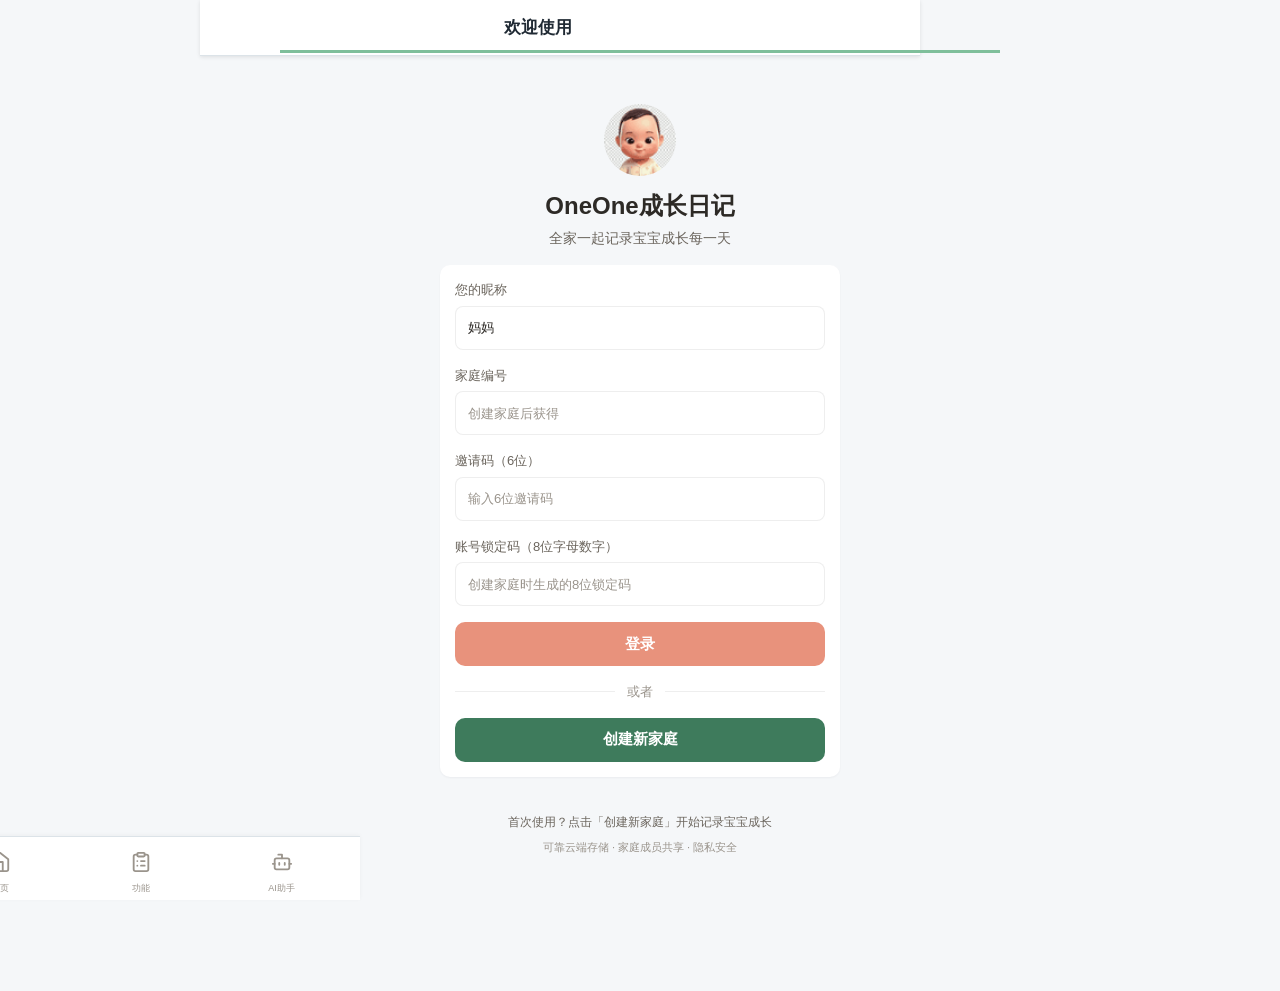
==== index.html @ a62c9bfe "Release complete R23 frontend" ====
<!DOCTYPE html>
<html lang="zh-CN" data-ui-version="v3">
<head>
  <meta charset="UTF-8">
  <meta name="viewport" content="width=device-width, initial-scale=1.0, viewport-fit=cover, shrink-to-fit=no">
  <meta name="apple-mobile-web-app-capable" content="yes">
  <meta name="mobile-web-app-capable" content="yes">
  <meta name="apple-mobile-web-app-status-bar-style" content="default">
  <meta name="apple-mobile-web-app-title" content="成长日记">
  <meta name="theme-color" content="#E8927C" id="meta-theme-color">
  <!-- v68：禁止 HTTP 缓存 HTML。iOS 主屏幕 WebApp 对 HTML 缓存极激进，
       若被缓存则 SW 的 networkFirst 也可能拿到旧版，导致"必须删掉重装才更新" -->
  <meta http-equiv="Cache-Control" content="no-cache, no-store, must-revalidate">
  <meta http-equiv="Pragma" content="no-cache">
  <meta http-equiv="Expires" content="0">
  <!-- 内容安全策略：限制资源来源，纵深防御 XSS（防第三方脚本/外联数据窃取） -->
  <meta http-equiv="Content-Security-Policy" content="default-src 'self'; script-src 'self' 'unsafe-inline' 'unsafe-eval'; style-src 'self' 'unsafe-inline'; img-src 'self' data: blob:; font-src 'self' data:; connect-src 'self' https://baby-tracker-oneone-d4b45081aa89-1462876623.ap-shanghai.app.tcloudbase.com; frame-src 'none'; object-src 'none'; base-uri 'self'">
  <link rel="manifest" href="manifest.json">
  <link rel="apple-touch-icon" href="img/icons/apple-touch-icon-180.png" id="app-icon-link">
  <title>OneOne成长日记</title>
  <script src="js/theme-v3.js?v=r23-final-release-20260831-181240"></script>
  
    <link rel="stylesheet" href="css/v3-runtime.css?v=r23-final-release-20260831-181240">
<script defer src="js/v3-gesture.js?v=r23-final-release-20260831-181240"></script>
  <script defer src="js/v3-coop.js?v=r23-final-release-20260831-181240"></script>
  <script defer src="js/v3-charts.js?v=r23-final-release-20260831-181240"></script>
</head>
<body>
  <div id="app" class="v3-shell">
    <header id="top-bar" class="v3-topbar" data-v3-region="header">
      <button id="btn-back" class="icon-btn" onclick="goBack()" style="display:none">←</button>
      <h1 id="page-title">成长日记</h1>
      <button id="btn-settings" class="icon-btn" onclick="openSettings()"></button>
    </header>

    <main id="content" class="v3-content" data-v3-region="main" aria-live="polite" aria-busy="false"></main>
    <div id="page-status" class="v3-page-status" data-v3-region="status" role="status" aria-live="polite" aria-atomic="true"></div>

    <nav id="tab-bar" class="tab-bar-5 v3-nav" data-v3-region="navigation" aria-label="主要导航">
      <button class="tab-btn v3-nav-item" data-page="analytics" data-v3-entry="analytics" onclick="showPage('analytics')">
        <span class="tab-icon" aria-hidden="true"></span><span class="tab-label">分析</span>
      </button>
      <button class="tab-btn v3-nav-item" data-page="quick-record" data-v3-entry="quick-record" onclick="showPage('quick-record')">
        <span class="tab-icon" aria-hidden="true"></span><span class="tab-label">记录</span>
      </button>
      <button class="tab-btn active v3-nav-item" data-page="dashboard" data-v3-entry="dashboard" onclick="showPage('dashboard')">
        <span class="tab-icon" aria-hidden="true"></span><span class="tab-label">首页</span>
      </button>
      <button class="tab-btn v3-nav-item" data-page="functions" data-v3-entry="functions" onclick="showPage('functions')">
        <span class="tab-icon" aria-hidden="true"></span><span class="tab-label">功能</span>
      </button>
      <button class="tab-btn v3-nav-item" data-page="assistant" data-v3-entry="assistant" onclick="showPage('assistant')">
        <span class="tab-icon" aria-hidden="true"></span><span class="tab-label">AI助手</span>
      </button>
    </nav>
  </div>

  <div id="toast" class="toast"></div>

  <div id="voice-modal" class="modal hidden">
    <div class="modal-content voice-dialog">
      <div id="voice-status">点击说话</div>
      <div id="voice-wave" class="voice-wave"><span></span><span></span><span></span><span></span><span></span></div>
      <div id="voice-text" class="voice-text"></div>
      <div class="voice-actions"><button class="btn btn-secondary" onclick="stopVoice()">停止</button></div>
    </div>
  </div>

  <div id="loading" class="loading-overlay hidden"><div class="spinner"></div><p>加载中...</p></div>

  <!-- v75：移除 cloudbase-sdk.js（396KB，HTTP 模式下全站未调用，已备份至 js/_backup/，
       若真机验证异常可回滚恢复）。首屏 JS 立减约 40%。
       theme-v2.js 已随双通道在 <head> 条件注入（仅 v2 通道加载）。 -->
  <script src="js/production-runtime-config.js?v=r23-final-release-20260831-181240"></script>
  <script src="js/config.js?v=r23-final-release-20260831-181240"></script>
  <script src="js/v3-contract.js?v=r23-final-release-20260831-181240"></script>
  <script defer src="js/data/vaccine-schedule.js?v=r23-final-release-20260831-181240"></script>
  <script defer src="js/data/growth-standard.js?v=r23-final-release-20260831-181240"></script>
  <script defer src="js/data/region-data.js?v=r23-final-release-20260831-181240"></script>
  <script defer src="js/data/milestone-standard.js?v=r23-final-release-20260831-181240"></script>
  <script defer src="js/data/badges-data.js?v=r23-final-release-20260831-181240"></script>
  <script defer src="js/data/nursing-standard.js?v=r23-final-release-20260831-181240"></script>
  <script defer src="js/data/exercise-plan.js?v=r23-final-release-20260831-181240"></script>
  <script defer src="js/data/food-plan.js?v=r23-final-release-20260831-181240"></script>
  <script defer src="js/data/knowledge-parenting.js?v=r23-final-release-20260831-181240"></script>
  <script defer src="js/utils.js?v=r23-final-release-20260831-181240"></script>
  <script defer src="js/auth.js?v=r23-final-release-20260831-181240"></script>
  <script defer src="js/api.js?v=r23-final-release-20260831-181240"></script>
  <script defer src="js/breast-feeding.js?v=r23-final-release-20260831-181240"></script>
  <script defer src="js/feeding-time-chart.js?v=r23-final-release-20260831-181240"></script>
  <script defer src="js/voice.js?v=r23-final-release-20260831-181240"></script>
  <script defer src="js/pages/dashboard.js?v=r23-final-release-20260831-181240"></script>
  <script defer src="js/pages/quick-record.js?v=r23-final-release-20260831-181240"></script>
  <script defer src="js/pages/analytics-page.js?v=r23-final-release-20260831-181240"></script>
  <script defer src="js/pages/modules-page.js?v=r23-final-release-20260831-181240"></script>
  <script defer src="js/pages/parenting.js?v=r23-final-release-20260831-181240"></script>
  <script defer src="js/pages/milestone-page.js?v=r23-final-release-20260831-181240"></script>
  <script defer src="js/pages/report-page.js?v=r23-final-release-20260831-181240"></script>
  <script defer src="js/pages/growth-curve.js?v=r23-final-release-20260831-181240"></script>
  <script defer src="js/pages/sleep-management.js?v=r23-final-release-20260831-181240"></script>
  <script defer src="js/pages/medical.js?v=r23-final-release-20260831-181240"></script>
  <script defer src="js/pages/footprint.js?v=r23-final-release-20260831-181240"></script>
  <script defer src="js/pages/exercise.js?v=r23-final-release-20260831-181240"></script>
  <script defer src="js/pages/food.js?v=r23-final-release-20260831-181240"></script>
  <script defer src="js/pages/early-edu.js?v=r23-final-release-20260831-181240"></script>
  <script defer src="js/pages/language-development.js?v=r23-final-release-20260831-181240"></script>
  <script defer src="js/pages/social-development.js?v=r23-final-release-20260831-181240"></script>
  <script defer src="js/pages/safety.js?v=r23-final-release-20260831-181240"></script>
  <script defer src="js/pages/parenting-lib.js?v=r23-final-release-20260831-181240"></script>
  <script defer src="js/focus-guide.js?v=r23-final-release-20260831-181240"></script>
  <script defer src="js/pages/profile-page.js?v=r23-final-release-20260831-181240"></script>
  <script defer src="js/pages/screening.js?v=r23-final-release-20260831-181240"></script>
  <script defer src="js/pages.js?v=r23-final-release-20260831-181240"></script>
  <script defer src="js/message-queue.js?v=r23-final-release-20260831-181240"></script>
  <script defer src="js/pages/message-center-page.js?v=r23-final-release-20260831-181240"></script>
  <script defer src="js/app.js?v=r23-final-release-20260831-181240"></script>
</body>
</html>
---- css/v3-runtime.css ----
:root {

  
  --color-bg-base:        #FAF8F5;              
  --color-bg-raised:      #FFFFFF;              
  --color-bg-sunken:      #F2EFEA;              
  --color-text-primary:   #2D2A26;              
  --color-text-secondary: #6B655D;              
  --color-text-muted:     #9A948C;              
  --color-border-subtle:  rgba(45, 42, 38, 0.08); 
  --color-accent:         #E8927C;              
  --color-accent-pressed: #D97A62;              
  --color-accent-soft:    rgba(232, 146, 124, 0.12); 

  
  --color-category-1: #F2C94C;   
  --color-category-2: #A8B8E8;   
  --color-category-3: #9BC9A8;   
  --color-category-4: #F0A8B8;   
  --color-category-5: #C9B8E8;   
  --color-category-6: #8FD0D8;   

  
  --color-success:          #7FBF9B;  
  --color-success-deep:     #3E7B5C;
  --color-success-soft:     #E8F4EC;

  --color-highlight:        #EDB85C;  
  --color-highlight-deep:   #8A6A1E;
  --color-highlight-soft:   #FBF0D8;

  --color-processing:       #93A8D8;  
  --color-processing-deep:  #4A5E8C;
  --color-processing-soft:  #E9EEF8;

  --color-celebration:      #B89BD8;  
  --color-celebration-deep: #6E4F94;
  --color-celebration-soft: #F1EAF8;

  --color-inactive:         #A99E93;  
  --color-inactive-deep:    #6E655C;
  --color-inactive-soft:    #EFEBE6;

  --color-error:            #CE6355;  
  --color-error-deep:       #A23B2F;
  --color-error-soft:       #F9E5E1;

  
  --font-family-base: -apple-system, BlinkMacSystemFont, "PingFang SC",
                      "Helvetica Neue", "Segoe UI", "Microsoft YaHei",
                      sans-serif;

  
  --font-size-caption:    0.75rem;    
  --font-size-body-sm:    0.875rem;   
  --font-size-body:       1.0625rem;  
  --font-size-title:      1.25rem;    
  --font-size-page-title: 1.5rem;     
  --font-size-metric:     1.375rem;   
  --font-size-metric-lg:  2rem;       

  --font-weight-regular:  400;
  --font-weight-medium:   500;
  --font-weight-semibold: 600;
  --font-weight-bold:     700;

  --line-height-tight: 1.25;          
  --line-height-base:  1.5;           

  
  --space-1: 0.25rem;    
  --space-2: 0.5rem;     
  --space-3: 0.75rem;    
  --space-4: 1rem;       
  --space-5: 1.5rem;     
  --space-6: 2rem;       
  --space-7: 3rem;       
  --space-tab-gap: 24px; 

  
  --space-safe-top:    env(safe-area-inset-top, 0px);
  --space-safe-bottom: env(safe-area-inset-bottom, 0px);

  
  --touch-target-min: 44px;

  
  --radius-sm:   4px;     
  --radius-md:   8px;     
  --radius-lg:   16px;    
  --radius-xl:   20px;    
  --radius-full: 999px;   

  
  --elevation-1: 0 1px 3px rgba(45, 42, 38, 0.06),
                 0 4px 12px rgba(45, 42, 38, 0.04);   
  --elevation-2: 0 4px 16px rgba(45, 42, 38, 0.10),
                 0 8px 32px rgba(45, 42, 38, 0.08);   

  
  --duration-fast: 150ms;
  --duration-base: 200ms;
  --ease-out:      cubic-bezier(0.2, 0.8, 0.2, 1);
  --press-scale:   0.97;              

  
  --z-base:   0;
  --z-raised: 10;    
  --z-sheet:  100;   
  --z-toast:  200;   
}

[data-theme="dark"],
[data-theme="night"] {
  --color-success:          #8FCDA8;  --color-success-soft:     #22362C;  --color-success-deep:     #6FCE99;
  --color-highlight:        #F0C373;  --color-highlight-soft:   #3A2F1C;  --color-highlight-deep:   #E8C373;
  --color-processing:       #A3B6E0;  --color-processing-soft:  #242B3D;  --color-processing-deep:  #9DB4E8;
  --color-celebration:      #C4ABE2;  --color-celebration-soft: #2E2438;  --color-celebration-deep:  #B89BD8;
  --color-inactive:         #8F857B;  --color-inactive-soft:    #2A2724;  --color-inactive-deep:     #8F857B;
  --color-error:            #DF8579;  --color-error-soft:       #3D2422;  --color-error-deep:        #E89A8E;

  --elevation-1: 0 1px 3px rgba(0, 0, 0, 0.30),
                 0 4px 12px rgba(0, 0, 0, 0.24);
  --elevation-2: 0 4px 16px rgba(0, 0, 0, 0.40),
                 0 8px 32px rgba(0, 0, 0, 0.32);
}

[data-theme="dark"],
[data-theme="night"] {
  --color-bg-base:        #1C1A17;
  --color-bg-raised:      #262320;
  --color-bg-sunken:      #171512;
  --color-text-primary:   rgba(237, 232, 226, 0.92);  
  --color-text-secondary: rgba(237, 232, 226, 0.62);
  --color-text-muted:     rgba(237, 232, 226, 0.40);
  --color-border-subtle:  rgba(237, 232, 226, 0.10);
  --color-accent:         #E8927C;              
  --color-accent-pressed: #F0A28E;
  --color-accent-soft:    rgba(232, 146, 124, 0.16);
}

[data-mood-theme="happy"] {
  --color-accent:         #E8927C;
  --color-accent-pressed: #D97A62;
  --color-accent-soft:    rgba(232, 146, 124, 0.12);
  --color-category-1: #F2C94C;
  --color-category-2: #A8B8E8;
  --color-category-3: #9BC9A8;
  --color-category-4: #F0A8B8;
}

[data-mood-theme="calm"] {
  --color-accent:         #7FA8A0;
  --color-accent-pressed: #6B9189;
  --color-accent-soft:    rgba(127, 168, 160, 0.12);
  --color-category-1: #A8C8A0;
  --color-category-2: #8FB0C8;
  --color-category-3: #9BC9A8;
  --color-category-4: #C8B0A8;
}

[data-mood-theme="sleepy"] {
  --color-accent:         #8A93B8;
  --color-accent-pressed: #737CA0;
  --color-accent-soft:    rgba(138, 147, 184, 0.12);
  --color-category-1: #C8B890;
  --color-category-2: #8A93B8;
  --color-category-3: #A0A8C8;
  --color-category-4: #B8A0C0;
}

[data-mood-theme="sick"] {
  --color-accent:         #8FBF9F;
  --color-accent-pressed: #77A888;
  --color-accent-soft:    rgba(143, 191, 159, 0.12);
  --color-category-1: #9BC9A8;
  --color-category-2: #A8B8C8;
  --color-category-3: #8FBF9F;
  --color-category-4: #B8C8A8;
}

[data-mood-theme="angry"] {
  --color-accent:         #E8A87C;
  --color-accent-pressed: #D18F62;
  --color-accent-soft:    rgba(232, 168, 124, 0.12);
  --color-category-1: #E8C88C;
  --color-category-2: #C8A8B8;
  --color-category-3: #A8C898;
  --color-category-4: #E8A87C;
}

*, *::before, *::after {
  box-sizing: border-box;
  -webkit-tap-highlight-color: transparent;
}

html {
  
  overscroll-behavior: none;
  
  height: 100dvh;
}

body {
  margin: 0;
  min-height: 100dvh;
  background: var(--color-bg-base);
  color: var(--color-text-primary);
  font-family: var(--font-family-base);
  font-size: var(--font-size-body);
  line-height: var(--line-height-base);
  
  font-variant-numeric: tabular-nums;
  -webkit-font-smoothing: antialiased;
}

a, button, [role="button"], input, select, textarea, label {
  touch-action: manipulation;
}

.pressable {
  transition: transform var(--duration-fast) var(--ease-out),
              opacity var(--duration-fast) var(--ease-out);
}
.pressable:active {
  transform: scale(var(--press-scale));
  opacity: 0.88;
}

.animate-in {
  transition: transform var(--duration-base) var(--ease-out),
              opacity var(--duration-base) var(--ease-out);
}

.category-soft-1 { background: color-mix(in srgb, var(--color-category-1) 14%, transparent); }
.category-soft-2 { background: color-mix(in srgb, var(--color-category-2) 14%, transparent); }
.category-soft-3 { background: color-mix(in srgb, var(--color-category-3) 14%, transparent); }
.category-soft-4 { background: color-mix(in srgb, var(--color-category-4) 14%, transparent); }
.category-soft-5 { background: color-mix(in srgb, var(--color-category-5) 14%, transparent); }
.category-soft-6 { background: color-mix(in srgb, var(--color-category-6) 14%, transparent); }

.v3-page-status {
  position: relative;
  width: 100%;
  min-height: 24px;
  padding: 4px 16px;
  color: var(--color-text-secondary);
  font-size: var(--font-size-caption);
  line-height: var(--line-height-base);
  text-align: center;
  pointer-events: none;
}
.v3-page-status[hidden] { display: none; }
.v3-page-status.is-error,
.v3-page-status.is-permission,
.v3-page-status.is-permission-denied,
.v3-page-status.is-auth-required,
.v3-page-status.is-conflict { color: var(--color-error-deep); }
.v3-page-status.is-submitting { color: var(--color-processing-deep); }
.v3-page-status.is-partial { color: var(--color-warning-deep, var(--color-processing-deep)); }
.v3-page-status.is-success { color: var(--color-success-deep); }
.v3-state {
  display: grid;
  place-items: center;
  min-height: 240px;
  padding: var(--space-6);
  text-align: center;
}
.v3-state h2 { margin: var(--space-3) 0 var(--space-1); font-size: var(--font-size-title); }
.v3-state p { max-width: 32rem; margin: 0 0 var(--space-4); color: var(--color-text-secondary); }
.v3-state-icon { color: var(--color-accent); }
.v3-state-error .v3-state-icon,
.v3-state-permission .v3-state-icon,
.v3-state-permission-denied .v3-state-icon,
.v3-state-auth-required .v3-state-icon,
.v3-state-conflict .v3-state-icon { color: var(--color-error); }
.v3-state-submitting .v3-state-icon { color: var(--color-processing); }
.v3-state-partial .v3-state-icon { color: var(--color-warning, var(--color-processing)); }
.v3-state-success .v3-state-icon { color: var(--color-success); }

.skeleton {
  position: relative;
  overflow: hidden;
  background: var(--color-bg-sunken);
  border-radius: var(--radius-md);
}
.skeleton::after {
  content: "";
  position: absolute;
  inset: 0;
  transform: translateX(-100%);
  background: linear-gradient(90deg, transparent,
              rgba(255, 255, 255, 0.35), transparent);
  animation: skeleton-shimmer 1.4s infinite;
}
@keyframes skeleton-shimmer {
  100% { transform: translateX(100%); }
}

@media (prefers-reduced-motion: reduce) {
  .skeleton::after { animation: none; }
}



:root {
  --tab-bar-height: 60px;
  --top-bar-height: 50px;
  --safe-bottom: env(safe-area-inset-bottom, 0px);
}

*,
*::before,
*::after {
  box-sizing: border-box;
  margin: 0;
  padding: 0;
}

body {
  font-family: -apple-system, BlinkMacSystemFont, "Segoe UI", Roboto, "PingFang SC", "Microsoft YaHei", sans-serif;
  font-size: 1rem;
  color: var(--text);
  background: var(--bg);
  -webkit-font-smoothing: antialiased;
  -webkit-tap-highlight-color: transparent;
  overscroll-behavior: none;
  touch-action: manipulation;
  -webkit-user-select: none;
  user-select: none;
}

#top-bar {
  position: fixed;
  top: 0;
  left: 0;
  right: 0;
  z-index: 100;
  height: var(--top-bar-height);
  background: var(--primary);
  color: white;
  display: flex;
  align-items: center;
  justify-content: space-between;
  padding: 0 16px;
  box-shadow: 0 1px 4px rgba(0,0,0,0.1);
}

#top-bar h1 {
  font-size: 17px;
  font-weight: 600;
  flex: 1;
  text-align: center;
}

.icon-btn {
  background: none;
  border: none;
  color: white;
  font-size: 20px;
  padding: 8px;
  cursor: pointer;
  border-radius: 50%;
  width: 36px;
  height: 36px;
  display: flex;
  align-items: center;
  justify-content: center;
}

.icon-btn:active {
  background: rgba(255,255,255,0.2);
}

#content {
  margin-top: var(--top-bar-height);
  margin-bottom: calc(var(--tab-bar-height) + var(--safe-bottom) + 8px);
  padding: 16px;
  min-height: calc(100vh - var(--top-bar-height) - var(--tab-bar-height));
}

#tab-bar {
  position: fixed;
  bottom: 0;
  left: 0;
  right: 0;
  z-index: 100;
  height: calc(var(--tab-bar-height) + var(--safe-bottom));
  padding-bottom: var(--safe-bottom);
  background: var(--card-bg);
  display: flex;
  border-top: 1px solid var(--border);
  box-shadow: 0 -1px 4px rgba(0,0,0,0.04);
}

.tab-btn {
  flex: 1;
  display: flex;
  flex-direction: column;
  align-items: center;
  justify-content: center;
  background: none;
  border: none;
  color: var(--text-light);
  font-size: 11px;
  cursor: pointer;
  transition: color 0.2s;
  gap: 2px;
}

.tab-btn.active {
  color: var(--primary);
}

.tab-icon {
  font-size: 22px;
}

.tab-label {
  font-size: 10px;
}

.card {
  margin-bottom: 12px;
}

.card-title {
  font-size: 1rem; 
  font-weight: 600;
  margin-bottom: 12px;
  display: flex;
  align-items: center;
  gap: 8px;
}

.card-row {
  display: flex;
  justify-content: space-between;
  align-items: center;
  padding: 8px 0;
}

.card-label {
  color: var(--text-secondary);
  font-size: 0.8125rem; 
}

.card-value {
  font-weight: 500;
}

.module-cards {
  display: grid;
  grid-template-columns: 1fr 1fr;
  gap: 12px;
}

.module-card {
  background: var(--card-bg);
  border-radius: var(--radius);
  padding: 24px 16px;
  text-align: center;
  box-shadow: var(--shadow);
  cursor: pointer;
  transition: transform 0.15s;
}

.module-card:active {
  transform: scale(0.97);
}

.module-card .module-icon {
  font-size: 40px;
  margin-bottom: 8px;
}

.module-card .module-name {
  font-size: 14px;
  font-weight: 600;
}

.module-card .module-desc {
  font-size: 11px;
  color: var(--text-secondary);
  margin-top: 4px;
}

.summary-grid {
  display: grid;
  grid-template-columns: 1fr 1fr;
  gap: 10px;
}

.summary-item {
  background: var(--primary-light);
  border-radius: var(--radius-sm);
  padding: 12px;
  text-align: center;
}

.summary-item .num {
  font-size: 28px;
  font-weight: 700;
  color: var(--primary);
}

.summary-item .label {
  font-size: 12px;
  color: var(--text-secondary);
  margin-top: 2px;
}

.form-group {
  margin-bottom: 16px;
}

.form-group label {
  display: block;
  font-size: 13px;
  color: var(--text-secondary);
  margin-bottom: 6px;
  font-weight: 500;
}

.form-input {
  width: 100%;
  padding: 10px 12px;
  border: 1px solid var(--border);
  outline: none;
  transition: border-color 0.2s;
}

.btn {
  display: inline-flex;
  align-items: center;
  justify-content: center;
  gap: 6px;
  padding: 10px 20px;
  border: none;
  border-radius: var(--radius-sm);
  font-size: 15px;
  font-weight: 500;
  cursor: pointer;
}

.btn-primary {
  background: var(--primary);
  color: white;
}

.btn-primary:active {
  background: var(--primary-dark);
}

.btn-success {
  background: var(--success);
  color: white;
}

.btn-danger {
  background: var(--danger);
  color: white;
}

.btn-block {
  width: 100%;
}

.btn:disabled {
  opacity: 0.5;
  cursor: not-allowed;
}

.option-group {
  display: flex;
  gap: 8px;
  flex-wrap: wrap;
}

.option-btn {
  flex: 1;
  min-width: 70px;
  padding: 12px 8px;
  cursor: pointer;
  text-align: center;
  transition: all 0.2s;
}

.option-btn .opt-emoji {
  display: block;
  font-size: 24px;
  margin-bottom: 4px;
}

.option-btn .opt-label {
  font-size: 12px;
}

.mode-switch {
  display: flex;
  background: #f0f0f0;
  border-radius: 20px;
  padding: 3px;
  margin-bottom: 16px;
}

.mode-btn {
  flex: 1;
  padding: 8px 16px;
  border: none;
  border-radius: 18px;
  background: transparent;
  cursor: pointer;
  font-size: 13px;
  transition: all 0.2s;
  text-align: center;
}

.mode-btn.active {
  background: var(--primary);
  color: white;
}

.voice-btn {
  width: 48px;
  height: 48px;
  border-radius: 50%;
  background: var(--primary);
  color: white;
  border: none;
  font-size: 24px;
  cursor: pointer;
  display: flex;
  align-items: center;
  justify-content: center;
  box-shadow: 0 2px 8px rgba(74,144,217,0.3);
  transition: transform 0.15s;
}

.voice-btn:active {
  transform: scale(0.9);
}

.voice-dialog {
  max-width: 300px;
  text-align: center;
  padding: 40px 24px;
}

.voice-wave {
  display: flex;
  align-items: center;
  justify-content: center;
  gap: 4px;
  height: 60px;
  margin: 20px 0;
}

.voice-wave span {
  width: 4px;
  height: 20px;
  background: var(--primary);
  border-radius: 2px;
  animation: wave 0.8s ease-in-out infinite;
}

.voice-wave span:nth-child(1) {
  animation-delay: 0s;
}

.voice-wave span:nth-child(2) {
  animation-delay: 0.1s;
}

.voice-wave span:nth-child(3) {
  animation-delay: 0.2s;
}

.voice-wave span:nth-child(4) {
  animation-delay: 0.3s;
}

.voice-wave span:nth-child(5) {
  animation-delay: 0.4s;
}

@keyframes wave {
  0%, 100% {
  height: 10px;
}

  50% {
  height: 36px;
}

}

.voice-text {
  font-size: 14px;
  color: var(--text-secondary);
  min-height: 20px;
  margin-bottom: 16px;
}

.voice-actions {
  display: flex;
  gap: 12px;
  justify-content: center;
}

.success-page {
  text-align: center;
  padding: 40px 20px;
}

.success-page .success-icon {
  font-size: 64px;
  margin-bottom: 16px;
}

.success-page .feedback-text {
  font-size: 15px;
  color: var(--text-secondary);
  margin-bottom: 24px;
}

.photo-area {
  border: 2px dashed var(--border);
  border-radius: var(--radius-sm);
  padding: 24px;
  text-align: center;
  cursor: pointer;
  transition: border-color 0.2s;
}

.photo-area:hover {
  border-color: var(--primary);
}

.photo-area.has-photo {
  border-style: solid;
  border-color: var(--primary);
  padding: 8px;
}

.photo-preview {
  max-width: 100%;
  max-height: 200px;
  border-radius: var(--radius-sm);
}

.photo-placeholder {
  color: var(--text-light);
  font-size: 14px;
}

.photo-ai-label {
  position: absolute;
  bottom: 6px;
  left: 6px;
  right: 6px;
  background: rgba(74,144,217,0.9);
  color: white;
  padding: 6px 10px;
  border-radius: 0 0 6px 6px;
  font-size: 12px;
  text-align: center;
}

.spinner-sm {
  display: inline-block;
  width: 16px;
  height: 16px;
  border: 2px solid rgba(255,255,255,0.3);
  border-top-color: white;
  border-radius: 50%;
  animation: spin 0.8s linear infinite;
  vertical-align: middle;
  margin-right: 6px;
}

#btn-recognize {
  background: var(--primary);
  color: white;
  transition: all 0.2s;
}

#btn-recognize:disabled {
  background: #a0c4e8;
  cursor: wait;
  opacity: 1;
}

.record-list {
  list-style: none;
}

.record-item {
  border-bottom: 1px solid var(--border);
  display: flex;
  justify-content: space-between;
  align-items: center;
}

.record-item:last-child {
  border-bottom: none;
}

.record-main {
  flex: 1;
}

.record-title {
  margin-bottom: 4px;
}

.record-actions {
  display: flex;
  gap: 8px;
}

.record-actions .icon-btn-sm {
  width: 30px;
  height: 30px;
  font-size: 16px;
  border-radius: 50%;
  background: #f5f5f5;
  border: none;
  cursor: pointer;
  display: flex;
  align-items: center;
  justify-content: center;
}

.calendar-header {
  display: flex;
  align-items: center;
  justify-content: space-between;
  padding: 8px 0;
  margin-bottom: 8px;
}

.calendar-grid {
  display: grid;
  grid-template-columns: repeat(7, 1fr);
  gap: 4px;
  text-align: center;
}

.calendar-weekday {
  font-size: 12px;
  color: var(--text-secondary);
  padding: 4px;
}

.calendar-day {
  padding: 8px 4px;
  border-radius: var(--radius-sm);
  font-size: 14px;
  cursor: pointer;
  position: relative;
}

.calendar-day.today {
  background: var(--primary-light);
  font-weight: 600;
}

.calendar-day.selected {
  background: var(--primary);
  color: white;
}

.calendar-day.other-month {
  color: var(--text-light);
}

.calendar-day .dot {
  position: absolute;
  bottom: 2px;
  left: 50%;
  transform: translateX(-50%);
  width: 5px;
  height: 5px;
  border-radius: 50%;
}

.calendar-day .dot.feed {
  background: var(--primary);
}

.calendar-day .dot.stool {
  background: var(--warning);
}

.filter-tabs {
  display: flex;
  gap: 8px;
  margin-bottom: 16px;
  overflow-x: auto;
}

.filter-tab {
  padding: 6px 14px;
  border-radius: 16px;
  font-size: 13px;
  background: #f0f0f0;
  color: var(--text-secondary);
  border: none;
  cursor: pointer;
  white-space: nowrap;
  flex-shrink: 0;
}

.filter-tab.active {
  background: var(--primary);
  color: white;
}

.setting-section {
  margin-bottom: 24px;
}

.setting-section h3 {
  font-size: 14px;
  color: var(--text-secondary);
  margin-bottom: 12px;
  text-transform: uppercase;
}

.setting-item {
  display: flex;
  justify-content: space-between;
  align-items: center;
  padding: 14px 0;
  border-bottom: 1px solid var(--border);
}

.setting-item:last-child {
  border-bottom: none;
}

.setting-label {
  font-size: 0.9375rem; 
}

.setting-desc {
  font-size: 0.75rem;
  color: var(--text-secondary);
  margin-top: 2px;
}

.switch {
  position: relative;
  width: 50px;
  height: 28px;
}

.switch input {
  display: none;
}

.switch .slider {
  position: absolute;
  inset: 0;
  background: #ccc;
  border-radius: 14px;
  cursor: pointer;
  transition: background 0.3s;
}

.switch .slider::before {
  content: '';
  position: absolute;
  left: 3px;
  top: 3px;
  width: 22px;
  height: 22px;
  border-radius: 50%;
  background: white;
  transition: transform 0.3s;
}

.switch input:checked + .slider {
  background: var(--primary);
}

.switch input:checked + .slider::before {
  transform: translateX(22px);
}

.admin-item {
  display: flex;
  align-items: center;
  gap: 12px;
  padding: 10px 0;
  border-bottom: 1px solid var(--border);
}

.admin-item:last-child {
  border-bottom: none;
}

.admin-item > div:first-child {
  flex: 1;
  min-width: 0;
}

.admin-item b {
  display: block;
  white-space: nowrap;
  overflow: hidden;
  text-overflow: ellipsis;
}

.toast {
  position: fixed;
  pointer-events: none;
}

.toast.show {
  pointer-events: auto;
}

.modal {
  position: fixed;
  inset: 0;
  background: rgba(0,0,0,0.5);
  z-index: 200;
  display: flex;
  align-items: center;
  justify-content: center;
}

.modal.hidden {
  display: none;
}

.modal-content {
  background: var(--card-bg);
  padding: 24px;
  max-width: 360px;
  width: 90%;
  max-height: 80vh;
  overflow-y: auto;
}

.modal-title {
  font-size: 17px;
  font-weight: 600;
  margin-bottom: 16px;
  text-align: center;
}

.modal-body {
  margin-bottom: 20px;
}

.modal-actions {
  display: flex;
  gap: 10px;
  justify-content: center;
}

.onboarding {
  padding: 60px 24px;
  text-align: center;
}

.onboarding .logo {
  font-size: 64px;
  margin-bottom: 16px;
}

.onboarding h2 {
  font-size: 24px;
  margin-bottom: 8px;
}

.onboarding p {
  color: var(--text-secondary);
  margin-bottom: 32px;
  line-height: 1.6;
}

.onboarding .steps {
  text-align: left;
  margin-bottom: 32px;
  padding: 0 16px;
}

.onboarding .step {
  display: flex;
  align-items: flex-start;
  gap: 12px;
  margin-bottom: 16px;
}

.onboarding .step-num {
  width: 28px;
  height: 28px;
  border-radius: 50%;
  background: var(--primary);
  color: white;
  display: flex;
  align-items: center;
  justify-content: center;
  font-size: 14px;
  font-weight: 600;
  flex-shrink: 0;
}

.onboarding .step-text {
  font-size: 14px;
  line-height: 1.5;
  padding-top: 3px;
}

.loading-overlay {
  position: fixed;
  inset: 0;
  background: rgba(255,255,255,0.9);
  z-index: 300;
  display: flex;
  flex-direction: column;
  align-items: center;
  justify-content: center;
}

.spinner {
  width: 40px;
  height: 40px;
  border: 3px solid var(--border);
  border-top-color: var(--primary);
  border-radius: 50%;
  animation: spin 0.8s linear infinite;
}

@keyframes spin {
  to {
  transform: rotate(360deg);
}

}

.report-card {
  text-align: center;
  padding: 24px 16px;
}

.report-card .report-num {
  font-size: 36px;
  font-weight: 700;
  color: var(--primary);
}

.report-card .report-label {
  font-size: 13px;
  color: var(--text-secondary);
  margin-top: 4px;
}

.report-chart {
  width: 100%;
  margin: 16px 0;
}

.disclaimer {
  margin-top: 16px;
  padding: 10px 12px;
  background: #FFF7E6;
  border-left: 3px solid var(--warning);
  border-radius: 0 var(--radius-sm) var(--radius-sm) 0;
  font-size: 12px;
  color: #8C6D00;
  line-height: 1.5;
}

.hidden {
  display: none !important;
}

.text-center {
  text-align: center;
}

.text-muted {
  color: var(--text-secondary);
  font-size: 13px;
}

.mt-8 {
  margin-top: 8px;
}

.mt-16 {
  margin-top: 16px;
}

.mb-8 {
  margin-bottom: 8px;
}

.mb-16 {
  margin-bottom: 16px;
}

.flex-center {
  display: flex;
  align-items: center;
  justify-content: center;
}

.gap-8 {
  gap: 8px;
}

.tag {
  display: inline-block;
  padding: 2px 8px;
  font-weight: 500;
}

.tag-voice {
  background: #E8F5E9;
  color: #2E7D32;
}

.tag-table {
  background: #E3F2FD;
  color: #1565C0;
}

.tag-ai {
  background: #F3E5F5;
  color: #7B1FA2;
}

.recorder-tag {
  display: inline-flex;
  align-items: center;
  gap: 3px;
  font-size: 11px;
  color: var(--text-secondary);
  background: #f5f5f5;
  padding: 2px 6px;
  border-radius: 8px;
}

@media (min-width: 768px) and (orientation: portrait) {
  #top-bar {
  max-width: 480px;
  left: 50%;
  transform: translateX(-50%);
}

  #tab-bar {
  max-width: 480px;
  left: 50%;
  transform: translateX(-50%);
}

  #content {
  max-width: 480px;
  margin-left: auto;
  margin-right: auto;
}

}
@media (min-width: 768px) and (orientation: landscape) {
  #top-bar {
  max-width: 720px;
  left: 50%;
  transform: translateX(-50%);
}

  #tab-bar {
  max-width: 720px;
  left: 50%;
  transform: translateX(-50%);
}

  #content {
  max-width: 720px;
  margin-left: auto;
  margin-right: auto;
}

}
.pwa-install-banner {
  position: fixed;
  bottom: 0;
  left: 0;
  right: 0;
  z-index: 1000;
  background: #fff;
  border-top: 1px solid #e0e0e0;
  padding: 12px 16px;
  display: flex;
  align-items: center;
  gap: 12px;
  box-shadow: 0 -4px 20px rgba(0,0,0,0.1);
  transform: translateY(100%);
  transition: transform 0.3s ease;
}

.pwa-install-banner.show {
  transform: translateY(0);
}

.pwa-install-icon {
  font-size: 32px;
  flex-shrink: 0;
}

.pwa-install-text {
  flex: 1;
  display: flex;
  flex-direction: column;
}

.pwa-install-text strong {
  font-size: 15px;
  color: var(--text-primary);
}

.pwa-install-text span {
  font-size: 12px;
  color: var(--text-secondary);
  margin-top: 2px;
}

.pwa-install-btn {
  background: var(--primary-color);
  color: #fff;
  border: none;
  padding: 8px 18px;
  border-radius: 20px;
  font-size: 14px;
  font-weight: 600;
  cursor: pointer;
  flex-shrink: 0;
}

.pwa-install-btn:active {
  opacity: 0.8;
}

.pwa-install-close {
  background: none;
  border: none;
  color: #999;
  font-size: 18px;
  cursor: pointer;
  padding: 4px 8px;
  flex-shrink: 0;
}

.pwa-update-banner {
  position: fixed;
  top: 0;
  left: 0;
  right: 0;
  z-index: 1001;
  background: #FFF3E0;
  border-bottom: 2px solid #FF9800;
  padding: 10px 16px;
  display: flex;
  align-items: center;
  justify-content: space-between;
  gap: 12px;
  animation: slideDown 0.3s ease;
}

@keyframes slideDown {
  from {
  transform: translateY(-100%);
}

  to {
  transform: translateY(0);
}

}

.pwa-update-banner span {
  font-size: 14px;
  color: #E65100;
}

.pwa-update-btn {
  background: #FF9800;
  color: #fff;
  border: none;
  padding: 6px 16px;
  border-radius: 16px;
  font-size: 13px;
  font-weight: 600;
  cursor: pointer;
}

.pwa-update-btn:active {
  opacity: 0.8;
}

.offline-bar {
  background: #FF5252;
  color: #fff;
  text-align: center;
  padding: 6px 16px;
  font-size: 13px;
  animation: slideDown 0.3s ease;
}

@supports (padding-top: env(safe-area-inset-top)) {
  #top-bar {
  padding-top: env(safe-area-inset-top);
  min-height: calc(48px + env(safe-area-inset-top));
}

  #tab-bar {
  padding-bottom: env(safe-area-inset-bottom);
  min-height: calc(56px + env(safe-area-inset-bottom));
}

  .pwa-install-banner {
  padding-bottom: calc(12px + env(safe-area-inset-bottom));
}

}
.sub-tabs,
.v3-subtabs {
  display: flex;
  gap: 8px;
  min-height: 44px;
  padding: 4px;
  background: var(--color-bg-raised, #fff);
  border: 1px solid var(--color-border-subtle);
  border-radius: 12px;
  overflow-x: auto;
  -webkit-overflow-scrolling: touch;
  scrollbar-width: none;
}
.sub-tabs::-webkit-scrollbar,
.v3-subtabs::-webkit-scrollbar { display: none; }

.sub-tab,
.v3-subtab {
  flex: 0 0 auto;
  min-width: max-content;
  min-height: 44px;
  padding: 0 12px;
  border: 0;
  background: transparent;
  color: var(--color-text-secondary);
  border-radius: 12px;
  cursor: pointer;
  font: inherit;
  font-size: 13px;
  white-space: nowrap;
  display: inline-flex;
  align-items: center;
  justify-content: center;
  gap: 5px;
}

.sub-tab.active,
.v3-subtab.is-active {
  color: #fff;
  background: var(--color-success, #4f9d69);
  font-weight: 700;
}

.sub-tab.active::after { display: none; }
.v3-subtab-count { font-size: 11px; font-weight: 700; opacity: .85; }
.v3-subtab-panel { min-width: 0; }
@media (max-width: 430px) { .v3-subtab { padding-left: 10px; padding-right: 10px; font-size: 12px; } }

.module-grid {
  display: grid;
  grid-template-columns: 1fr 1fr;
  gap: 14px;
  margin-top: 8px;
}

.module-card-item {
  background: var(--card-bg);
  border-radius: var(--radius);
  padding: 24px 16px;
  text-align: center;
  box-shadow: var(--shadow);
  cursor: pointer;
  transition: transform 0.15s;
  position: relative;
  overflow: hidden;
}

.module-card-item:active {
  transform: scale(0.97);
}

.module-card-item.disabled {
  opacity: 0.5;
  cursor: not-allowed;
}

.module-card-item .mc-icon {
  font-size: 44px;
  margin-bottom: 10px;
}

.module-card-item .mc-name {
  font-size: 16px;
  font-weight: 700;
}

.module-card-item .mc-desc {
  font-size: 11px;
  color: var(--text-secondary);
  margin-top: 6px;
  line-height: 1.4;
}

.module-card-item .mc-badge {
  position: absolute;
  top: 8px;
  right: 8px;
  background: #f0f0f0;
  color: var(--text-secondary);
  font-size: 10px;
  padding: 2px 8px;
  border-radius: 8px;
}

.module-card-item .mc-badge.soon {
  background: #FFF7E6;
  color: #D48806;
}

.dash-stat-row {
  display: grid;
  grid-template-columns: 1fr 1fr 1fr 1fr;
  gap: 6px;
  margin-bottom: 8px;
}

.dash-stat {
  background: var(--card-bg);
  border-radius: var(--radius-sm);
  padding: 10px 4px;
  text-align: center;
  box-shadow: var(--shadow);
}

.dash-stat .ds-icon {
  font-size: 20px;
}

.dash-stat .ds-value {
  font-size: 18px;
  font-weight: 700;
  margin: 2px 0;
}

.dash-stat .ds-label {
  font-size: 10px;
  color: var(--text-secondary);
}


.dash-stat.ds-st-ok { border: 1px solid var(--color-success); background: var(--color-success-soft); }
.dash-stat.ds-st-warn { border: 1px solid var(--color-highlight, #D9A441); background: var(--color-highlight-soft, #FBF0D8); }
.dash-stat.ds-st-danger { border: 1px solid var(--color-error); background: var(--color-error-soft); }
.dash-stat.ds-st-none { opacity: .55; }
.dash-stat.ds-st-ok .ds-value { color: var(--color-success-deep, #3E7B5C); }
.dash-stat.ds-st-warn .ds-value { color: var(--color-highlight-deep, #8A6A1E); }
.dash-stat.ds-st-danger .ds-value { color: var(--color-error-deep, #A23B2F); }
.dash-stat.ds-st-none .ds-value { color: var(--text-secondary); }


.dash-legend-bar {
  display: flex;
  align-items: center;
  gap: 10px;
  padding: 4px 8px;
  margin-bottom: 4px;
  font-size: 10px;
  color: var(--text-secondary);
}
.dash-legend-bar .dl-item {
  display: inline-flex;
  align-items: center;
  gap: 3px;
  white-space: nowrap;
}
.dash-legend-bar .dl-dot {
  display: inline-block;
  width: 8px;
  height: 8px;
  border-radius: 50%;
  flex-shrink: 0;
}
.dl-ok { background: var(--color-success); }
.dl-warn { background: var(--color-highlight, #D9A441); }
.dl-danger { background: var(--color-error); }
.dl-none { background: var(--color-text-muted, #999); opacity: 0.5; }

.baby-info-card {
  background: linear-gradient(135deg, var(--primary) 0%, var(--primary-dark) 100%);
  color: white;
  border-radius: var(--radius);
  padding: 20px 16px;
  margin-bottom: 12px;
  box-shadow: 0 4px 12px rgba(74,144,217,0.3);
}

.baby-info-card .bi-row {
  display: flex;
  justify-content: space-between;
  align-items: center;
}

.baby-info-card .bi-name {
  font-size: 20px;
  font-weight: 700;
}

.baby-info-card .bi-age {
  font-size: 14px;
  opacity: 0.9;
}

.baby-info-card .bi-meta {
  display: flex;
  gap: 16px;
  margin-top: 10px;
  font-size: 13px;
  opacity: 0.85;
}

.countdown-card {
  background: var(--card-bg);
  border-radius: var(--radius);
  padding: 16px;
  margin-bottom: 12px;
  box-shadow: var(--shadow);
}

.countdown-item {
  display: flex;
  align-items: center;
  gap: 12px;
  padding: 8px 0;
  border-bottom: 1px solid var(--border);
}

.countdown-item:last-child {
  border-bottom: none;
}

.countdown-item .cd-icon {
  font-size: 28px;
}

.countdown-item .cd-info {
  flex: 1;
}

.countdown-item .cd-label {
  font-size: 13px;
  color: var(--text-secondary);
}

.countdown-item .cd-value {
  font-size: 15px;
  font-weight: 600;
}

.countdown-item .cd-days {
  font-size: 24px;
  font-weight: 700;
  color: var(--primary);
}

.growth-record-item {
  display: flex;
  justify-content: space-between;
  align-items: center;
  padding: 12px 0;
  border-bottom: 1px solid var(--border);
}

.growth-record-item:last-child {
  border-bottom: none;
}

.growth-date {
  font-size: 13px;
  color: var(--text-secondary);
}

.growth-values {
  display: flex;
  gap: 12px;
}

.growth-value-tag {
  background: var(--primary-light);
  border-radius: 6px;
  padding: 4px 10px;
  font-size: 13px;
  font-weight: 600;
}

.growth-value-tag .gv-label {
  font-size: 10px;
  color: var(--text-secondary);
  display: block;
}

.growth-value-tag.normal {
  background: #F6FFED;
  color: #52C41A;
}

.growth-value-tag.low {
  background: #FFF1F0;
  color: #FF4D4F;
}

.growth-value-tag.high {
  background: #FFFBE6;
  color: #FAAD14;
}

.milestone-item {
  display: flex;
  align-items: flex-start;
  gap: 12px;
  padding: 14px 0;
  border-bottom: 1px solid var(--border);
}

.milestone-item:last-child {
  border-bottom: none;
}

.milestone-check {
  width: 24px;
  height: 24px;
  border-radius: 50%;
  border: 2px solid var(--border);
  flex-shrink: 0;
  display: flex;
  align-items: center;
  justify-content: center;
  cursor: pointer;
  transition: all 0.2s;
  font-size: 14px;
}

.milestone-check.checked {
  background: var(--success);
  border-color: var(--success);
  color: white;
}

.milestone-info {
  flex: 1;
}

.milestone-domain {
  display: inline-block;
  font-size: 10px;
  padding: 1px 6px;
  border-radius: 4px;
  margin-right: 6px;
  font-weight: 500;
}

.milestone-domain.大运动 {
  background: #E8F5E9;
  color: #2E7D32;
}

.milestone-domain.精细动作 {
  background: #E3F2FD;
  color: #1565C0;
}

.milestone-domain.语言 {
  background: #F3E5F5;
  color: #7B1FA2;
}

.milestone-domain.认知 {
  background: #FFF3E0;
  color: #E65100;
}

.milestone-domain.社交 {
  background: #FCE4EC;
  color: #C62828;
}

.milestone-domain.视觉 {
  background: #E0F7FA;
  color: #00838F;
}

.milestone-domain.听觉 {
  background: #F1F8E9;
  color: #558B2F;
}

.milestone-skill {
  font-size: 14px;
  font-weight: 600;
}

.milestone-desc {
  font-size: 12px;
  color: var(--text-secondary);
  margin-top: 2px;
}

.milestone-training {
  font-size: 12px;
  color: var(--primary);
  margin-top: 4px;
}

.milestone-warning {
  font-size: 11px;
  color: var(--danger);
  margin-top: 2px;
}

.milestone-date {
  font-size: 11px;
  color: var(--success);
  margin-top: 2px;
}

.nursing-card {
  background: var(--card-bg);
  border-radius: var(--radius);
  padding: 16px;
  margin-bottom: 12px;
  box-shadow: var(--shadow);
}

.nursing-card-header {
  display: flex;
  justify-content: space-between;
  align-items: center;
  margin-bottom: 8px;
}

.nursing-card-title {
  font-size: 15px;
  font-weight: 600;
}

.nursing-check-btn {
  padding: 6px 14px;
  border-radius: 16px;
  font-size: 13px;
  border: none;
  cursor: pointer;
  font-weight: 500;
}

.nursing-check-btn.done {
  background: #F6FFED;
  color: #52C41A;
}

.nursing-check-btn.todo {
  background: var(--primary);
  color: white;
}

.nursing-detail {
  font-size: 12px;
  color: var(--text-secondary);
  line-height: 1.5;
}

.nursing-detail-row {
  display: flex;
  gap: 6px;
  margin-top: 6px;
}

.nursing-detail-row .nd-label {
  color: var(--text-light);
  flex-shrink: 0;
}

.nursing-detail-row .nd-value {
  flex: 1;
}

.nursing-card-compact {
  position: relative;
  background: var(--card-bg);
  border-radius: var(--radius);
  padding: 0;
  margin-bottom: 8px;
  box-shadow: var(--shadow);
  overflow: hidden;
}

.nursing-compact-row {
  display: flex;
  align-items: center;
  gap: 6px;
  padding: 10px 12px;
  cursor: pointer;
  user-select: none;
}

.nursing-compact-row:active {
  background: var(--bg);
}

.ncc-title {
  font-size: 13px;
  font-weight: 600;
  flex-shrink: 0;
}

.ncc-standard {
  font-size: 11px;
  color: var(--text-secondary);
  flex: 1;
  min-width: 0;
  text-align: right;
  white-space: nowrap;
  overflow: hidden;
  text-overflow: ellipsis;
}

.ncc-toggle {
  font-size: 12px;
  color: var(--text-secondary);
  transition: transform 0.2s;
  flex-shrink: 0;
}

.nursing-card-compact.expanded .ncc-toggle {
  transform: rotate(180deg);
}

.nursing-compact-detail {
  display: none;
  padding: 0 12px 10px;
  font-size: 11px;
  color: var(--text-secondary);
  line-height: 1.6;
}

.nursing-card-compact.expanded .nursing-compact-detail {
  display: block;
}

.ncd-row {
  padding: 2px 0;
}

.ncd-row span {
  color: var(--text-light);
}

.nursing-compact-btn {
  position: static;
  padding: 2px 8px;
  border-radius: 10px;
  font-size: 11px;
  border: none;
  cursor: pointer;
  font-weight: 500;
  flex-shrink: 0;
}

.nursing-compact-btn.done {
  background: #F6FFED;
  color: #52C41A;
}

.nursing-compact-btn.todo {
  background: var(--primary);
  color: white;
}

.temp-display {
  display: flex;
  align-items: center;
  gap: 12px;
  padding: 16px;
  border-radius: var(--radius);
  margin-bottom: 12px;
}

.temp-display.normal {
  background: #F6FFED;
}

.temp-display.fever {
  background: #FFF1F0;
}

.temp-display .temp-value {
  font-size: 32px;
  font-weight: 700;
}

.temp-display .temp-label {
  font-size: 14px;
}

.nutrition-item {
  display: flex;
  justify-content: space-between;
  align-items: center;
  padding: 12px 0;
  border-bottom: 1px solid var(--border);
}

.nutrition-item:last-child {
  border-bottom: none;
}

.nutrition-item .ni-name {
  font-size: 14px;
  font-weight: 500;
}

.nutrition-item .ni-dose {
  font-size: 12px;
  color: var(--text-secondary);
}

.nutrition-item .ni-status {
  padding: 4px 12px;
  border-radius: 12px;
  font-size: 12px;
  font-weight: 500;
}

.nutrition-item .ni-status.done {
  background: #F6FFED;
  color: #52C41A;
}

.nutrition-item .ni-status.todo {
  background: #f0f0f0;
  color: var(--text-secondary);
}

.urination-type-grid {
  display: grid;
  grid-template-columns: 1fr 1fr 1fr;
  gap: 8px;
  margin-bottom: 16px;
}

.urination-type-btn {
  padding: 16px 8px;
  border: 2px solid var(--border);
  border-radius: var(--radius-sm);
  background: var(--card-bg);
  cursor: pointer;
  text-align: center;
  transition: all 0.2s;
}

.urination-type-btn.selected {
  border-color: var(--primary);
  background: var(--primary-light);
}

.urination-type-btn .ut-icon {
  font-size: 28px;
  display: block;
}

.urination-type-btn .ut-label {
  font-size: 12px;
  margin-top: 4px;
}

.simple-chart {
  display: flex;
  align-items: flex-end;
  gap: 4px;
  height: 120px;
  padding: 10px 0;
}

.chart-bar {
  flex: 1;
  min-width: 8px;
  background: var(--primary);
  border-radius: 3px 3px 0 0;
  opacity: 0.7;
  position: relative;
  transition: opacity 0.2s;
}

.chart-bar:hover {
  opacity: 1;
}

.chart-bar .bar-value {
  position: absolute;
  top: -16px;
  left: 50%;
  transform: translateX(-50%);
  font-size: 9px;
  color: var(--text-secondary);
}

.chart-bar.today {
  background: var(--success);
  opacity: 1;
}

.quick-actions {
  display: grid;
  grid-template-columns: repeat(4, 1fr);
  gap: 10px;
  margin-bottom: 16px;
}

.quick-action {
  background: var(--card-bg);
  border-radius: var(--radius-sm);
  padding: 14px 8px;
  text-align: center;
  cursor: pointer;
  box-shadow: var(--shadow);
  transition: transform 0.15s;
}

.quick-action:active {
  transform: scale(0.95);
}

.quick-action .qa-icon {
  font-size: 28px;
}

.quick-action .qa-label {
  font-size: 11px;
  color: var(--text-secondary);
  margin-top: 4px;
}

.list-group-title {
  font-size: 13px;
  color: var(--text-secondary);
  font-weight: 600;
  padding: 8px 0 4px;
  margin-top: 8px;
}

.empty-mini {
  text-align: center;
  padding: 30px 20px;
  color: var(--text-light);
}

.empty-mini .em-icon {
  font-size: 36px;
  margin-bottom: 8px;
}

.empty-mini p {
  font-size: 13px;
}

.qr-section {
  margin-bottom: 20px;
}

.qr-section-title {
  font-size: 14px;
  font-weight: 600;
  color: var(--text-secondary);
  margin-bottom: 10px;
  padding-left: 4px;
}

.qr-grid {
  display: grid;
  gap: 10px;
}

.qr-grid-1 {
  grid-template-columns: 1fr;
}

.qr-grid-2 {
  grid-template-columns: 1fr 1fr;
}

.qr-grid-3 {
  grid-template-columns: 1fr 1fr 1fr;
}

.qr-btn {
  background: var(--card-bg);
  border-radius: var(--radius);
  padding: 10px 6px;
  text-align: center;
  cursor: pointer;
  box-shadow: var(--shadow);
  transition: transform 0.15s;
  border: 2px solid transparent;
}

.qr-btn:active {
  transform: scale(0.95);
}

.qr-btn-icon {
  font-size: 24px;
  margin-bottom: 3px;
}

.qr-btn-label {
  font-size: 12px;
  font-weight: 500;
}

.qr-btn-primary {
  border-color: var(--primary);
  background: var(--primary-light);
}

.qr-btn-success {
  border-color: var(--success);
  background: #F6FFED;
}

.qr-btn-info {
  border-color: #1890FF;
  background: #E3F2FD;
}

.qr-btn-warning {
  border-color: var(--warning);
  background: #FFFBE6;
}

.qr-btn-danger {
  border-color: var(--danger);
  background: #FFF1F0;
}

.qr-btn-default {
  border-color: var(--border);
}

.qr-btn-purple {
  border-color: #722ED1;
  background: #F3E5F5;
}

.qr-fullscreen {
  padding: 8px 8px 8px;
  display: flex;
  flex-direction: column;
  height: calc(100vh - var(--top-bar-height) - var(--tab-bar-height) - 16px);
  overflow-y: auto;
}

.qr-fullscreen .sleep-timer-card {
  flex-shrink: 0;
  margin-bottom: 6px;
}

.qr-section-card {
  margin-bottom: 6px;
  flex: 0 0 auto;
  display: flex;
  flex-direction: column;
  justify-content: center;
  min-height: 0;
}

.qr-section-card:last-child {
  margin-bottom: 0;
}

.qr-section-title {
  font-size: 13px;
  font-weight: 600;
  color: var(--text);
  margin-bottom: 2px;
  padding-left: 4px;
  display: flex;
  align-items: center;
  gap: 6px;
  flex-shrink: 0;
}

.qr-section-grid {
  display: grid;
  grid-template-columns: 1fr;
  gap: 6px;
  flex: 1;
  align-content: center;
  min-height: 0;
}

.qr-grid-2 {
  grid-template-columns: 1fr 1fr;
}

.qr-grid-3 {
  grid-template-columns: 1fr 1fr 1fr;
}

.qr-grid-4 {
  grid-template-columns: 1fr 1fr 1fr 1fr;
}

.qr-btn-wide {
  grid-column: 1 / -1;
}

.qr-other-section.hidden {
  display: none;
}

#qr-breastfeed-expand.hidden {
  display: none;
}

#qr-feeding-btns.hidden {
  display: none;
}

.qr-sub-back {
  display: inline-block;
  background: var(--bg);
  border: 1px solid var(--border);
  font-size: 13px;
  color: var(--primary);
  cursor: pointer;
  padding: 6px 12px;
  border-radius: 8px;
  width: 100%;
  text-align: center;
}

.qr-sub-grid {
  display: grid;
  grid-template-columns: 1fr 1fr 1fr;
  gap: 10px;
}

.qr-btn-tall {
  padding: 20px 10px;
}

.qr-btn-tall .qr-btn-icon {
  font-size: 32px;
}

.qr-btn-tall .qr-btn-label {
  font-size: 13px;
  margin-top: 4px;
}

.qr-btn-desc {
  font-size: 10px;
  color: var(--text-secondary);
  margin-top: 4px;
}

.parenting-one-screen {
  min-height: 0;
  padding: 12px 8px 8px;
}

.parenting-one-screen .card {
  margin-bottom: 10px;
}

.parenting-one-screen .dash-stat-row {
  margin-bottom: 10px;
}

.parenting-one-screen .qr-section {
  margin-bottom: 8px;
}

.parenting-one-screen .dash-stat {
  padding: 8px 4px;
}

.parenting-one-screen .ds-value {
  font-size: 18px;
}

.parenting-one-screen .ds-label {
  font-size: 10px;
}

.dash-stat-row-lg {
  display: grid;
  grid-template-columns: 1fr 1fr 1fr;
  gap: 10px;
  margin-bottom: 12px;
}

.dash-stat-lg {
  background: var(--card-bg);
  border-radius: var(--radius);
  padding: 14px 6px;
  text-align: center;
  box-shadow: var(--shadow);
}

.dash-stat-lg .ds-icon {
  font-size: 26px;
}

.dash-stat-lg .ds-value {
  font-size: 22px;
  font-weight: 700;
  margin: 3px 0;
}

.dash-stat-lg .ds-label {
  font-size: 11px;
  color: var(--text-secondary);
}

.parenting-one-screen .dash-stat-row-lg {
  margin-bottom: 12px;
}

.parenting-one-screen .dash-stat-lg {
  padding: 12px 6px;
}

.parenting-one-screen .dash-stat-lg .ds-value {
  font-size: 20px;
}

.parenting-one-screen .dash-stat-lg .ds-label {
  font-size: 11px;
}

.parenting-one-screen {
  padding: 12px 12px 8px !important;
}

.qr-compact-grid {
  display: grid;
  grid-template-columns: 1fr 1fr;
  gap: 8px;
}

.qr-compact-grid .qr-btn {
  padding: 14px 8px;
}

.qr-compact-grid .qr-btn-icon {
  font-size: 28px;
  margin-bottom: 4px;
}

.qr-compact-grid .qr-btn-label {
  font-size: 12px;
}

.tab-bar-3 .tab-btn {
  padding: 6px 4px;
}

.tab-bar-4 .tab-btn {
  padding: 6px 2px;
}


.tab-bar-5 {
  display: flex;
}
.tab-bar-5 .tab-btn {
  flex: 1;
  padding: 6px 2px;
  justify-content: center;
}
.tab-bar-5 .tab-icon {
  font-size: 18px;
  display: block;
  text-align: center;
}
.tab-bar-5 .tab-label {
  font-size: 9px;
  display: block;
  text-align: center;
  margin-top: 2px;
}

.tab-bar-3 .tab-icon {
  font-size: 22px;
}

.tab-bar-3 .tab-label {
  font-size: 10px;
}

.func-grid {
  display: grid;
  grid-template-columns: 1fr 1fr 1fr;
  gap: 12px;
  padding: 4px 0;
  min-height: calc(100vh - var(--top-bar-height) - var(--tab-bar-height) - 32px);
  align-content: center;
}

.func-card {
  position: relative;
  background: var(--card-bg);
  border-radius: 16px;
  padding: 24px 12px;
  text-align: center;
  cursor: pointer;
  border: 1px solid var(--border);
  transition: transform 0.15s, box-shadow 0.15s;
  display: flex;
  flex-direction: column;
  align-items: center;
  justify-content: center;
  min-height: calc((100vh - var(--top-bar-height) - var(--tab-bar-height) - 56px) / 3);
}

.func-card:active {
  transform: scale(0.97);
}

.func-card.disabled {
  opacity: 0.6;
}

.fc-icon {
  width: 52px;
  height: 52px;
  border-radius: 14px;
  display: flex;
  align-items: center;
  justify-content: center;
  font-size: 28px;
  margin: 0 auto 10px;
}

.fc-name {
  font-size: 15px;
  font-weight: 600;
  color: var(--text);
  margin-bottom: 4px;
}

.fc-desc {
  font-size: 11px;
  color: var(--text-secondary);
  line-height: 1.4;
}

.fc-badge {
  position: absolute;
  top: 8px;
  right: 8px;
  font-size: 9px;
  padding: 2px 6px;
  border-radius: 8px;
  background: var(--warning);
  color: white;
}

@media (orientation: landscape) and (max-height: 500px) {
  :root {
  --top-bar-height: 38px;
  --tab-bar-height: 46px;
}

  #top-bar {
  padding: 0 12px;
  min-height: var(--top-bar-height);
}

  #top-bar h1 {
  font-size: 15px;
}

  .icon-btn {
  width: 30px;
  height: 30px;
  font-size: 16px;
  padding: 4px;
}

  #btn-back {
  font-size: 16px;
}

  #content {
  padding: 8px 12px;
}

  #tab-bar {
  min-height: var(--tab-bar-height);
}

  .tab-bar-3 .tab-btn {
  padding: 2px 4px;
  gap: 1px;
}

  .tab-bar-3 .tab-icon {
  font-size: 18px;
}

  .tab-bar-3 .tab-label {
  font-size: 9px;
}

  .card {
  margin-bottom: 6px;
}

  .card-title {
  font-size: 13px;
  margin-bottom: 4px;
  gap: 4px;
}

  .card-row {
  padding: 4px 0;
}

  .card-label {
  font-size: 0.75rem; 
}

  .card-value {
  font-size: 0.8125rem;
}

  .baby-info-card {
  padding: 10px 14px;
  margin-bottom: 6px;
  border-radius: 10px;
}

  .baby-info-card .bi-name {
  font-size: 17px;
}

  .baby-info-card .bi-age {
  font-size: 12px;
}

  .baby-info-card .bi-meta {
  margin-top: 4px;
  font-size: 11px;
  gap: 10px;
}

  .baby-info-card .bi-days-num {
  font-size: 24px;
}

  .baby-info-card .bi-days-label {
  font-size: 10px;
}

  .bi-avatar,
  .bi-avatar-img {
  width: 40px;
  height: 40px;
}

  .bi-avatar-img img {
  width: 36px;
  height: 36px;
}

  .mood-picker-row {
  margin-top: 4px;
  gap: 4px;
}

  .mood-emoji {
  font-size: 18px;
  padding: 2px 6px;
}

  .dash-stat-row {
  gap: 4px;
  margin-bottom: 6px;
  grid-template-columns: repeat(6, 1fr);
}

  .dash-stat {
  padding: 5px 3px;
  border-radius: 6px;
}

  .ds-icon {
  font-size: 18px;
}

  .ds-value {
  font-size: 15px;
  margin: 2px 0;
}

  .ds-label {
  font-size: 8px;
}

  .func-grid {
  grid-template-columns: 1fr 1fr 1fr;
  gap: 6px;
}

  .func-card {
  padding: 10px 6px;
  border-radius: 10px;
}

  .fc-icon {
  width: 36px;
  height: 36px;
  font-size: 20px;
  border-radius: 10px;
  margin-bottom: 4px;
}

  .fc-name {
  font-size: 12px;
  margin-bottom: 2px;
}

  .fc-desc {
  font-size: 9px;
  line-height: 1.3;
}

  .fc-badge {
  font-size: 8px;
  padding: 1px 5px;
  top: 4px;
  right: 4px;
}

  .qr-fullscreen {
  padding: 4px 4px 4px;
  height: calc(100vh - var(--top-bar-height) - var(--tab-bar-height) - 8px);
}

  .qr-fullscreen .sleep-timer-card {
  flex-shrink: 0;
  margin-bottom: 4px;
}

  .qr-section-card {
  margin-bottom: 4px;
}

  .qr-section-title {
  font-size: 12px;
  margin-bottom: 2px;
}

  .qr-section-grid {
  gap: 4px;
}

  .qr-grid-2 {
  gap: 4px;
}

  .qr-grid-3 {
  gap: 4px;
}

  .qr-btn {
  padding: 6px 4px;
  border-radius: 8px;
}

  .qr-btn-icon {
  font-size: 20px;
  margin-bottom: 2px;
}

  .qr-btn-label {
  font-size: 11px;
}

  .qr-btn-desc {
  font-size: 9px;
}

  .qr-btn-tall {
  padding: 6px 4px;
}

  .qr-sub-grid {
  gap: 6px;
}

  .qr-sub-back {
  font-size: 12px;
  padding: 4px 8px;
}

  .sub-tabs {
  top: 38px;
}

  .sub-tab {
  padding: 6px 8px;
  font-size: 12px;
}

  .parenting-one-screen {
  min-height: 0;
  padding: 8px 4px 4px;
}

  .parenting-one-screen .card {
  margin-bottom: 6px;
}

  .parenting-one-screen .dash-stat-row {
  margin-bottom: 6px;
}

  .parenting-one-screen .qr-section {
  margin-bottom: 4px;
}

  .urination-type-grid {
  gap: 4px;
  margin-bottom: 8px;
}

  .urination-type-btn {
  padding: 8px 4px;
}

  .urination-type-btn .ut-icon {
  font-size: 22px;
}

  .urination-type-btn .ut-label {
  font-size: 10px;
}

  .sleep-timer-card {
  padding: 10px 14px;
  margin-bottom: 6px;
  border-radius: 10px;
}

  .sleep-timer-header {
  margin-bottom: 4px;
}

  .sleep-timer-icon {
  font-size: 22px;
}

  .sleep-timer-label {
  font-size: 14px;
}

  .sleep-timer-display {
  font-size: 28px;
  margin: 2px 0;
}

  .sleep-timer-start {
  font-size: 11px;
}

  .milestone-item {
  padding: 6px 0;
  gap: 8px;
}

  .milestone-check {
  width: 20px;
  height: 20px;
  font-size: 12px;
}

  .milestone-skill {
  font-size: 13px;
}

  .milestone-desc {
  font-size: 11px;
}

  .milestone-domain {
  font-size: 9px;
}

  .nursing-card-compact {
  margin-bottom: 4px;
}

  .nursing-compact-row {
  padding: 6px 10px;
  gap: 6px;
}

  .ncc-title {
  font-size: 12px;
}

  .ncc-standard {
  font-size: 10px;
}

  .nursing-compact-detail {
  padding: 0 10px 6px;
  font-size: 10px;
}

  .nursing-compact-btn {
  top: 4px;
  right: 30px;
  padding: 2px 8px;
  font-size: 11px;
}

  .temp-display {
  padding: 8px 12px;
  gap: 8px;
  margin-bottom: 6px;
}

  .temp-display .temp-value {
  font-size: 24px;
}

  .temp-display .temp-label {
  font-size: 12px;
}

  .nutrition-item {
  padding: 6px 0;
}

  .ni-name {
  font-size: 13px;
}

  .ni-dose {
  font-size: 11px;
}

  .growth-record-item {
  padding: 6px 0;
}

  .growth-value-tag {
  padding: 3px 8px;
  font-size: 12px;
}

  .growth-value-tag .gv-value {
  font-size: 13px;
}

  .growth-value-tag .gv-p50 {
  font-size: 9px;
}

  .todo-item {
  padding: 5px 0;
  gap: 8px;
}

  .todo-check {
  width: 18px;
  height: 18px;
  font-size: 10px;
}

  .todo-text {
  font-size: 13px;
}

  .todo-del {
  font-size: 12px;
  padding: 2px 6px;
}

  .form-group {
  margin-bottom: 6px;
}

  .form-group label {
  font-size: 12px;
  margin-bottom: 3px;
}

  .form-input {
  padding: 6px 10px;
}

  .option-btn {
  padding: 6px 6px;
  min-width: 60px;
}

  .option-btn .opt-emoji {
  font-size: 20px;
  margin-bottom: 2px;
}

  .option-btn .opt-label {
  font-size: 11px;
}

  .btn {
  padding: 6px 14px;
  font-size: 13px;
  border-radius: 6px;
}

  .btn-block {
  padding: 8px;
}

  .modal-content {
  padding: 14px;
  max-width: 340px;
  max-height: 85vh;
}

  .modal-title {
  font-size: 15px;
  margin-bottom: 8px;
}

  .modal-body {
  margin-bottom: 10px;
}

  .modal-actions {
  gap: 8px;
}

  .setting-section {
  margin-bottom: 12px;
}

  .setting-section h3 {
  font-size: 12px;
  margin-bottom: 6px;
}

  .setting-item {
  padding: 8px 0;
}

  .setting-label {
  font-size: 0.875rem; 
}

  .setting-desc {
  font-size: 0.6875rem;
}

  .switch {
  width: 42px;
  height: 24px;
}

  .switch .slider::before {
  width: 18px;
  height: 18px;
  left: 3px;
  top: 3px;
}

  .switch input:checked + .slider::before {
  transform: translateX(18px);
}

  .theme-color-grid {
  gap: 6px;
}

  .theme-color-swatch {
  font-size: 14px;
}

  .text-size-grid {
  gap: 6px;
}

  .text-size-btn {
  padding: 8px 6px;
}

  .countdown-card {
  padding: 10px 12px;
  margin-bottom: 6px;
}

  .countdown-item {
  padding: 4px 0;
  gap: 8px;
}

  .cd-icon {
  font-size: 22px;
}

  .cd-value {
  font-size: 13px;
}

  .cd-days {
  font-size: 20px;
}

  .empty-mini {
  padding: 16px 12px;
}

  .empty-mini .em-icon {
  font-size: 28px;
  margin-bottom: 4px;
}

  .record-title {
  margin-bottom: 2px;
}

  .disclaimer {
  margin-top: 8px;
  padding: 6px 10px;
  font-size: 11px;
}

  .login-header {
  padding: 12px 16px 8px;
}

  .login-header h1 {
  font-size: 20px;
}

  .login-subtitle {
  font-size: 13px;
}

  .login-page {
  padding: 4px 0 12px;
}

  .report-type-grid {
  gap: 6px;
}

  .report-type-btn {
  padding: 8px 6px;
}

  .rt-icon {
  font-size: 22px;
}

  .rt-label {
  font-size: 12px;
}

  .rt-desc {
  font-size: 9px;
}

  .calendar-day {
  padding: 4px 2px;
  font-size: 12px;
}

  .calendar-weekday {
  font-size: 10px;
  padding: 2px;
}

  .spinner {
  width: 32px;
  height: 32px;
}

  .onboarding {
  padding: 20px 24px;
}

  .onboarding .logo {
  font-size: 48px;
  margin-bottom: 8px;
}

  .onboarding h2 {
  font-size: 20px;
  margin-bottom: 4px;
}

  .onboarding p {
  font-size: 13px;
  margin-bottom: 16px;
}

  .onboarding .steps {
  margin-bottom: 16px;
}

  .onboarding .step {
  margin-bottom: 8px;
  gap: 8px;
}

  .onboarding .step-num {
  width: 24px;
  height: 24px;
  font-size: 12px;
}

  .onboarding .step-text {
  font-size: 12px;
}

  .rpt-cover {
  min-height: 100vh;
  padding: 20px 24px;
}

  .rpt-cover-title {
  font-size: 32px;
}

  .rpt-cover-subtitle {
  font-size: 15px;
  margin-bottom: 20px;
}

  .rpt-baby-avatar {
  width: 80px;
  height: 80px;
  margin-bottom: 12px;
}

  .rpt-cover-date {
  font-size: 14px;
  margin-bottom: 24px;
}

  .rpt-page {
  min-height: 100vh;
  padding: 24px 20px;
}

  .rpt-page-title {
  font-size: 22px;
  margin-bottom: 16px;
}

  .rpt-big-number {
  font-size: 48px;
}

  .rpt-big-number-unit {
  font-size: 16px;
}

  .rpt-stats-grid {
  gap: 8px;
  margin-bottom: 16px;
}

  .rpt-stat-card {
  padding: 12px 10px;
  border-radius: 12px;
}

  .rpt-stat-card-value {
  font-size: 24px;
}

  .rpt-stat-card-label {
  font-size: 11px;
}

  .rpt-emotion-text {
  font-size: 14px;
  padding: 0 8px;
  margin-top: 16px;
}

  .rpt-chart-container {
  padding: 12px;
  margin-bottom: 12px;
  border-radius: 12px;
}

  .rpt-bar-chart {
  height: 100px;
}

  .rpt-timeline {
  margin-top: 16px;
  padding-left: 24px;
}

  .rpt-timeline-item {
  margin-bottom: 14px;
}

  .collapse-header {
  padding: 8px 12px;
}

  .collapse-body.open {
  max-height: 400px;
}

  .mt-8 {
  margin-top: 4px;
}

  .mt-16 {
  margin-top: 8px;
}

  .mb-8 {
  margin-bottom: 4px;
}

  .mb-16 {
  margin-bottom: 8px;
}

}
.sleep-timer-card {
  background: linear-gradient(135deg, #722ED1 0%, #5E35B1 100%);
  color: white;
  border-radius: var(--radius);
  padding: 24px 16px;
  text-align: center;
  margin-bottom: 12px;
  box-shadow: 0 4px 12px rgba(114,46,209,0.3);
}

.sleep-timer-header {
  display: flex;
  align-items: center;
  justify-content: center;
  gap: 8px;
  margin-bottom: 12px;
}

.sleep-timer-icon {
  font-size: 28px;
}

.sleep-timer-label {
  font-size: 16px;
  font-weight: 600;
}

.sleep-timer-display {
  font-size: 40px;
  font-weight: 700;
  font-family: 'SF Mono', monospace;
  letter-spacing: 2px;
  margin: 8px 0;
}

.sleep-timer-start {
  font-size: 13px;
  opacity: 0.8;
}

.dash-stat-row-4 {
  grid-template-columns: 1fr 1fr 1fr 1fr;
  gap: 6px;
}

.dash-stat-row-4 .dash-stat {
  padding: 10px 4px;
}

.dash-stat-row-4 .ds-icon {
  font-size: 20px;
}

.dash-stat-row-4 .ds-value {
  font-size: 18px;
}

.dash-stat-row-4 .ds-label {
  font-size: 10px;
}

.baby-info-card .bi-days {
  text-align: center;
}

.baby-info-card .bi-days-num {
  font-size: 32px;
  font-weight: 700;
  line-height: 1;
}

.baby-info-card .bi-days-label {
  font-size: 12px;
  opacity: 0.8;
}

.growth-value-tag .gv-value {
  font-size: 15px;
  font-weight: 700;
  display: block;
}

.growth-value-tag .gv-p50 {
  font-size: 10px;
  color: var(--text-secondary);
  display: block;
  margin-top: 2px;
}

.badge {
  display: inline-block;
  padding: 2px 8px;
  border-radius: 10px;
  font-size: 11px;
  font-weight: 600;
  margin-left: 4px;
}

.badge-warning {
  background: #FFF7E6;
  color: #D48806;
}

.badge-danger {
  background: #FFF1F0;
  color: #FF4D4F;
}

.badge-success {
  background: #F6FFED;
  color: #52C41A;
}

.todo-item {
  display: flex;
  align-items: center;
  gap: 10px;
  padding: 10px 0;
  border-bottom: 1px solid var(--border);
}

.todo-item:last-child {
  border-bottom: none;
}

.todo-check {
  width: 22px;
  height: 22px;
  border-radius: 50%;
  border: 2px solid var(--border);
  flex-shrink: 0;
  display: flex;
  align-items: center;
  justify-content: center;
  cursor: pointer;
  transition: all 0.2s;
  font-size: 12px;
}

.todo-check.checked {
  background: var(--success);
  border-color: var(--success);
  color: white;
}

.todo-text {
  flex: 1;
  font-size: 14px;
}

.todo-text.done {
  text-decoration: line-through;
  color: var(--text-light);
}

.todo-del {
  background: none;
  border: none;
  color: var(--text-light);
  font-size: 14px;
  cursor: pointer;
  padding: 4px 8px;
}

.todo-del:active {
  color: var(--danger);
}

.todo-add {
  background: none;
  border: none;
  color: var(--success);
  font-size: 16px;
  cursor: pointer;
  padding: 4px 8px;
  font-weight: 700;
}

.todo-add:active {
  opacity: 0.6;
}

.unchecked-card {
  border-left: 3px solid var(--warning);
}

.unchecked-group {
  font-size: 12px;
  color: var(--text-secondary);
  font-weight: 600;
  padding: 8px 0 4px;
}

.unchecked-item {
  display: flex;
  justify-content: space-between;
  align-items: center;
  padding: 10px 0;
  border-bottom: 1px solid var(--border);
}

.unchecked-item:last-child {
  border-bottom: none;
}

.uc-info {
  flex: 1;
}

.uc-name {
  font-size: 14px;
  font-weight: 500;
}

.uc-desc {
  font-size: 12px;
  color: var(--text-secondary);
}

.target-progress {
  margin-top: 4px;
}

.tp-bar {
  height: 12px;
  background: #f0f0f0;
  border-radius: 6px;
  overflow: hidden;
}

.tp-fill {
  height: 100%;
  background: linear-gradient(90deg, var(--primary), var(--success));
  border-radius: 6px;
  transition: width 0.5s ease;
}

.tp-text {
  display: flex;
  align-items: center;
  margin-top: 6px;
  font-size: 14px;
}

.calendar-day-detail {
  margin-top: 12px;
  padding-top: 12px;
  border-top: 1px solid var(--border);
}

.cdd-title {
  font-size: 15px;
  font-weight: 600;
  margin-bottom: 12px;
}

.cdd-stats {
  display: grid;
  grid-template-columns: 1fr 1fr 1fr;
  gap: 8px;
  margin-bottom: 12px;
}

.cdd-stat {
  background: var(--primary-light);
  border-radius: var(--radius-sm);
  padding: 8px 4px;
  text-align: center;
}

.cdd-stat-val {
  font-size: 16px;
  font-weight: 700;
  color: var(--primary);
  display: block;
}

.cdd-stat-label {
  font-size: 10px;
  color: var(--text-secondary);
}

.cdd-section {
  margin-top: 12px;
}

.cdd-section-title {
  font-size: 13px;
  font-weight: 600;
  margin-bottom: 6px;
}

.cdd-row {
  display: flex;
  justify-content: space-between;
  padding: 6px 0;
  font-size: 13px;
  border-bottom: 1px solid var(--border);
}

.theme-color-grid {
  display: grid;
  grid-template-columns: repeat(6, 1fr);
  gap: 10px;
}

.theme-color-swatch {
  width: 100%;
  aspect-ratio: 1;
  border-radius: 50%;
  cursor: pointer;
  display: flex;
  align-items: center;
  justify-content: center;
  color: white;
  font-size: 16px;
  font-weight: 700;
  border: 3px solid transparent;
  transition: all 0.2s;
}

.theme-color-swatch.active {
  border-color: var(--text);
  transform: scale(1.1);
}

.text-size-grid {
  display: grid;
  grid-template-columns: repeat(4, 1fr);
  gap: 10px;
}

.text-size-btn {
  background: #f0f0f0;
  border-radius: var(--radius-sm);
  padding: 14px 8px;
  text-align: center;
  cursor: pointer;
  border: 2px solid transparent;
  transition: all 0.2s;
  font-weight: 600;
}

.text-size-btn.active {
  border-color: var(--primary);
  background: var(--primary-light);
  color: var(--primary);
}

.icon-btn-sm {
  width: 32px;
  height: 32px;
  border-radius: 50%;
  background: #f0f0f0;
  border: none;
  cursor: pointer;
  display: flex;
  align-items: center;
  justify-content: center;
  font-size: 16px;
  color: var(--text);
}

.icon-btn-sm:active {
  background: #e0e0e0;
}

@media (max-width: 380px) {
  .tab-label {
  font-size: 9px;
}

  .tab-icon {
  font-size: 20px;
}

  .qr-grid-3 .qr-btn-label {
  font-size: 11px;
}

  .qr-grid-3 .qr-btn-icon {
  font-size: 26px;
}

}
.bi-avatar {
  width: 64px;
  height: 64px;
  border-radius: 50%;
  background: var(--primary-light);
  display: flex;
  align-items: center;
  justify-content: center;
  cursor: pointer;
  flex-shrink: 0;
  transition: transform 0.2s;
}

.bi-avatar:active {
  transform: scale(0.92);
}

.bi-avatar-img {
  width: 68px;
  height: 68px;
  border-radius: 50%;
  overflow: hidden;
  flex-shrink: 0;
  display: flex;
  align-items: center;
  justify-content: center;
  background: var(--primary-light);
}

.bi-avatar-img img {
  width: 64px;
  height: 64px;
  border-radius: 50%;
  object-fit: cover;
}

.mood-pickers-row {
  display: flex;
  gap: 12px;
  margin-top: 12px;
}

.mood-picker-group {
  flex: 1;
  min-width: 0;
}

.mood-picker-label {
  font-size: 11px;
  color: rgba(255,255,255,0.7);
  margin-bottom: 4px;
  display: block;
}

.mood-picker-row {
  display: flex;
  gap: 4px;
  overflow-x: auto;
  padding-bottom: 2px;
  -webkit-overflow-scrolling: touch;
}

.mood-emoji {
  font-size: 22px;
  padding: 3px 6px;
  border-radius: 16px;
  cursor: pointer;
  transition: all 0.2s;
  opacity: 0.5;
  flex-shrink: 0;
}

.mood-emoji.active {
  opacity: 1;
  background: rgba(255,255,255,0.25);
  transform: scale(1.1);
}

@keyframes pulse {
  0%, 100% {
  transform: scale(1);
}

  50% {
  transform: scale(1.03);
}

}

.todo-done-section {
  margin-top: 8px;
  padding-top: 8px;
  border-top: 1px dashed var(--border);
}

.report-type-grid {
  display: grid;
  grid-template-columns: repeat(3, 1fr);
  gap: 10px;
}

.report-type-btn {
  text-align: center;
  padding: 14px 8px;
  background: var(--bg);
  border-radius: var(--radius-sm);
  cursor: pointer;
  transition: all 0.2s;
}

.report-type-btn:active {
  transform: scale(0.95);
}

.rt-icon {
  font-size: 28px;
}

.rt-label {
  font-weight: 600;
  font-size: 14px;
  margin-top: 4px;
}

.rt-desc {
  font-size: 10px;
  color: var(--text-secondary);
  margin-top: 2px;
}

.report-card {
  background: linear-gradient(135deg, var(--primary-light), #fff);
  border-radius: var(--radius);
  padding: 16px;
}

.report-header {
  text-align: center;
  margin-bottom: 12px;
}

.report-title {
  font-size: 18px;
  font-weight: 700;
  color: var(--primary);
}

.report-date {
  font-size: 12px;
  color: var(--text-secondary);
  margin-top: 2px;
}

.report-section {
  margin-bottom: 12px;
}

.report-section-title {
  font-weight: 600;
  font-size: 13px;
  margin-bottom: 6px;
  color: var(--text);
}

.report-row {
  display: flex;
  justify-content: space-between;
  font-size: 13px;
  padding: 3px 0;
  border-bottom: 1px solid rgba(0,0,0,0.04);
}

.bar-chart {
  display: flex;
  align-items: flex-end;
  gap: 4px;
  height: 80px;
  padding: 8px 0;
}

.bar-col {
  flex: 1;
  display: flex;
  flex-direction: column;
  align-items: center;
  justify-content: flex-end;
}

.bar-fill {
  width: 100%;
  max-width: 24px;
  background: var(--primary);
  border-radius: 3px 3px 0 0;
  min-height: 4px;
}

.bar-label {
  font-size: 9px;
  color: var(--text-secondary);
  margin-top: 4px;
}

.growth-curve-item {
  margin-bottom: 16px;
  padding-bottom: 12px;
  border-bottom: 1px solid var(--border);
}

.growth-curve-item:last-child {
  border-bottom: none;
}

.gc-title {
  font-weight: 600;
  font-size: 13px;
  margin-bottom: 4px;
}

.gc-p50 {
  font-size: 11px;
  color: var(--text-secondary);
  font-weight: 400;
}

.gc-interpretation {
  margin-top: 6px;
}

.gc-interp {
  font-size: 12px;
  color: var(--text-secondary);
  background: var(--bg);
  padding: 8px 10px;
  border-radius: var(--radius-sm);
  line-height: 1.5;
}

.gc-analysis {
  background: #FAFAFA;
  border-radius: 8px;
  margin: 8px 0 0 0;
}

.tab-icon-custom-row {
  padding: 8px 0;
  border-bottom: 1px solid var(--border);
}

.tab-icon-custom-row:last-child {
  border-bottom: none;
}

.tic-label {
  font-size: 13px;
  font-weight: 600;
  margin-bottom: 6px;
}

.tic-options {
  display: flex;
  gap: 8px;
  overflow-x: auto;
  padding-bottom: 4px;
  -webkit-overflow-scrolling: touch;
}

.tic-opt {
  width: 36px;
  height: 36px;
  border-radius: 50%;
  display: flex;
  align-items: center;
  justify-content: center;
  background: var(--bg);
  cursor: pointer;
  flex-shrink: 0;
  border: 2px solid transparent;
  transition: all 0.2s;
}

.tic-opt.active {
  border-color: var(--primary);
  background: var(--primary-light);
}

.tic-opt:active {
  transform: scale(0.9);
}

.member-role-row {
  display: flex;
  align-items: center;
  justify-content: space-between;
  padding: 8px 0;
  border-bottom: 1px solid var(--border);
}

.member-role-row:last-child {
  border-bottom: none;
}

.mr-name {
  font-size: 14px;
  font-weight: 500;
}

.mr-role-select {
  font-size: 13px;
  padding: 4px 8px;
  border-radius: 6px;
  border: 1px solid var(--border);
  background: var(--card-bg);
  color: var(--text);
}

.cdd-section {
  margin-top: 10px;
}

.cdd-section-title {
  font-size: 12px;
  font-weight: 600;
  margin-bottom: 4px;
}

.cdd-row {
  display: flex;
  justify-content: space-between;
  font-size: 12px;
  padding: 3px 0;
  border-bottom: 1px solid rgba(0,0,0,0.03);
}

.tab-icon img {
  display: block;
}

.report-overlay {
  position: fixed;
  top: 0;
  left: 0;
  width: 100%;
  height: 100%;
  z-index: 9999;
  overflow-y: auto;
  background: #f5f0eb;
  -webkit-overflow-scrolling: touch;
}

.report-close-btn {
  position: fixed;
  top: 12px;
  left: 12px;
  z-index: 10001;
  width: 36px;
  height: 36px;
  border-radius: 50%;
  background: rgba(255,255,255,0.9);
  border: none;
  font-size: 18px;
  cursor: pointer;
  box-shadow: 0 2px 8px rgba(0,0,0,0.12);
  display: flex;
  align-items: center;
  justify-content: center;
}

.report-container {
  max-width: 420px;
  margin: 0 auto;
  background: #faf7f4;
  position: relative;
  overflow: hidden;
}

.report-tabs {
  display: flex;
  justify-content: center;
  gap: 8px;
  padding: 16px 24px;
  background: #fff;
  position: sticky;
  top: 0;
  z-index: 10;
  box-shadow: 0 2px 12px rgba(0,0,0,0.04);
}

.report-tab {
  padding: 8px 20px;
  border-radius: 20px;
  font-size: 14px;
  font-weight: 500;
  cursor: pointer;
  transition: all 0.3s;
  border: none;
  background: transparent;
  color: #8b6f5e;
}

.report-tab.active {
  background: linear-gradient(135deg, #c4785a, #e8a87c);
  color: white;
  box-shadow: 0 2px 8px rgba(196,120,90,0.3);
}

.rpt-cover {
  min-height: 100vh;
  background: linear-gradient(135deg, #fff8f0 0%, #ffecd2 30%, #ffd6a5 60%, #ffcad4 100%);
  display: flex;
  flex-direction: column;
  align-items: center;
  justify-content: center;
  padding: 40px 24px;
  position: relative;
  overflow: hidden;
}

.rpt-cover-content {
  position: relative;
  z-index: 1;
  text-align: center;
}

.rpt-cover-label {
  font-size: 14px;
  color: #c4785a;
  letter-spacing: 4px;
  margin-bottom: 12px;
  font-weight: 500;
}

.rpt-cover-title {
  font-family: 'Noto Serif SC', serif;
  font-size: 42px;
  font-weight: 900;
  color: #4a3728;
  line-height: 1.3;
  margin-bottom: 8px;
}

.rpt-cover-subtitle {
  font-size: 18px;
  color: #8b6f5e;
  margin-bottom: 40px;
  font-weight: 400;
}

.rpt-baby-avatar {
  width: 120px;
  height: 120px;
  border-radius: 50%;
  background: linear-gradient(135deg, #ffd6a5, #ffcad4);
  display: flex;
  align-items: center;
  justify-content: center;
  margin: 0 auto 24px;
  box-shadow: 0 8px 32px rgba(255,180,140,0.3);
  overflow: hidden;
}

.rpt-baby-avatar img {
  width: 100%;
  height: 100%;
  object-fit: cover;
}

.rpt-cover-date {
  font-size: 16px;
  color: #a08070;
  margin-bottom: 60px;
}

.rpt-scroll-hint {
  font-size: 12px;
  color: #b09080;
  display: flex;
  flex-direction: column;
  align-items: center;
  gap: 8px;
}

.rpt-page {
  min-height: 100vh;
  padding: 60px 28px;
  display: flex;
  flex-direction: column;
  justify-content: center;
  position: relative;
  overflow: hidden;
}

.rpt-page-bg-warm {
  background: linear-gradient(180deg, #fff8f0 0%, #ffecd2 100%);
}

.rpt-page-bg-pink {
  background: linear-gradient(180deg, #fff0f0 0%, #ffd6e0 100%);
}

.rpt-page-bg-blue {
  background: linear-gradient(180deg, #f0f8ff 0%, #d6e8ff 100%);
}

.rpt-page-bg-green {
  background: linear-gradient(180deg, #f0fff4 0%, #d6f5e0 100%);
}

.rpt-page-bg-purple {
  background: linear-gradient(180deg, #f8f0ff 0%, #e8d6ff 100%);
}

.rpt-page-number {
  position: absolute;
  top: 24px;
  right: 28px;
  font-size: 12px;
  color: rgba(0,0,0,0.15);
  font-weight: 300;
}

.rpt-page-icon {
  font-size: 48px;
  margin-bottom: 16px;
  text-align: center;
}

.rpt-page-label {
  font-size: 13px;
  color: #b09080;
  letter-spacing: 3px;
  text-align: center;
  margin-bottom: 8px;
  font-weight: 500;
}

.rpt-page-title {
  font-family: 'Noto Serif SC', serif;
  font-size: 28px;
  font-weight: 700;
  color: #4a3728;
  text-align: center;
  margin-bottom: 40px;
}

.rpt-big-number-section {
  text-align: center;
  margin-bottom: 48px;
}

.rpt-big-number {
  font-family: 'Noto Serif SC', serif;
  font-size: 72px;
  font-weight: 900;
  color: #4a3728;
  line-height: 1;
  margin-bottom: 8px;
  background: linear-gradient(135deg, #c4785a, #e8a87c);
  -webkit-background-clip: text;
  -webkit-text-fill-color: transparent;
  background-clip: text;
}

.rpt-big-number-unit {
  font-size: 20px;
  font-weight: 400;
  color: #8b6f5e;
  margin-left: 4px;
}

.rpt-big-number-label {
  font-size: 15px;
  color: #a08070;
  margin-top: 8px;
}

.rpt-big-number-compare {
  font-size: 14px;
  color: #c4785a;
  margin-top: 12px;
  font-weight: 500;
}

.rpt-stats-grid {
  display: grid;
  grid-template-columns: 1fr 1fr;
  gap: 16px;
  margin-bottom: 32px;
}

.rpt-stat-card {
  background: rgba(255,255,255,0.7);
  backdrop-filter: blur(10px);
  border-radius: 20px;
  padding: 24px 16px;
  text-align: center;
  border: 1px solid rgba(255,255,255,0.5);
  box-shadow: 0 4px 16px rgba(0,0,0,0.04);
}

.rpt-stat-card-value {
  font-family: 'Noto Serif SC', serif;
  font-size: 32px;
  font-weight: 700;
  color: #4a3728;
  margin-bottom: 4px;
}

.rpt-stat-card-unit {
  font-size: 14px;
  color: #8b6f5e;
  font-weight: 400;
}

.rpt-stat-card-label {
  font-size: 13px;
  color: #a08070;
  margin-top: 8px;
}

.rpt-emotion-text {
  font-family: 'Noto Serif SC', serif;
  font-size: 18px;
  line-height: 1.8;
  color: #6b5a4a;
  text-align: center;
  padding: 0 16px;
  margin-top: 32px;
}

.rpt-emotion-text strong {
  color: #c4785a;
  font-weight: 700;
}

.rpt-chart-container {
  background: rgba(255,255,255,0.6);
  border-radius: 20px;
  padding: 24px;
  margin-bottom: 24px;
  backdrop-filter: blur(10px);
  border: 1px solid rgba(255,255,255,0.5);
}

.rpt-chart-title {
  font-size: 15px;
  color: #8b6f5e;
  margin-bottom: 16px;
  text-align: center;
  font-weight: 500;
}

.rpt-bar-chart {
  display: flex;
  align-items: flex-end;
  justify-content: space-around;
  height: 180px;
  padding: 0 8px;
  gap: 8px;
}

.rpt-bar-item {
  flex: 1;
  display: flex;
  flex-direction: column;
  align-items: center;
  gap: 8px;
}

.rpt-bar {
  width: 100%;
  max-width: 36px;
  border-radius: 8px 8px 0 0;
  transition: all 0.5s;
}

.rpt-bar-value {
  font-size: 11px;
  color: #8b6f5e;
  font-weight: 500;
}

.rpt-bar-label {
  font-size: 11px;
  color: #a08070;
}

.rpt-timeline {
  position: relative;
  padding-left: 32px;
  margin-top: 32px;
}

.rpt-timeline::before {
  content: '';
  position: absolute;
  left: 8px;
  top: 0;
  bottom: 0;
  width: 2px;
  background: linear-gradient(180deg, #ffd6a5, #ffcad4);
  border-radius: 1px;
}

.rpt-timeline-item {
  position: relative;
  margin-bottom: 28px;
}

.rpt-timeline-item::before {
  content: '';
  position: absolute;
  left: -28px;
  top: 4px;
  width: 12px;
  height: 12px;
  border-radius: 50%;
  background: #ffd6a5;
  border: 3px solid #fff;
  box-shadow: 0 2px 8px rgba(255,180,140,0.4);
}

.rpt-section-title {
  font-size: 14px;
  font-weight: 600;
  color: #6b5a4a;
  margin-bottom: 8px;
  padding: 0 16px;
}

.rpt-todo-list {
  padding: 0 16px;
}

.rpt-todo-item {
  display: flex;
  align-items: center;
  gap: 10px;
  padding: 8px 12px;
  margin-bottom: 4px;
  border-radius: 10px;
  background: rgba(255,255,255,0.6);
}

.rpt-todo-item.done {
  opacity: 0.75;
}

.rpt-todo-item .rpt-todo-check {
  font-size: 16px;
  flex-shrink: 0;
  width: 24px;
  text-align: center;
}

.rpt-todo-item .rpt-todo-text {
  font-size: 14px;
  color: #4a3728;
}

.rpt-todo-item.done .rpt-todo-text {
  text-decoration: line-through;
  color: #8b6f5e;
}

.rpt-big-number-compare {
  font-size: 14px;
  color: #8b6f5e;
  margin-top: 8px;
  text-align: center;
}

.rpt-timeline-date {
  font-size: 12px;
  color: #c4785a;
  font-weight: 500;
  margin-bottom: 4px;
}

.rpt-timeline-text {
  font-size: 15px;
  color: #4a3728;
  line-height: 1.5;
}

.rpt-ending {
  min-height: 100vh;
  background: linear-gradient(135deg, #ffecd2 0%, #ffd6a5 50%, #ffcad4 100%);
  display: flex;
  flex-direction: column;
  align-items: center;
  justify-content: center;
  padding: 40px 24px;
  text-align: center;
  position: relative;
  overflow: hidden;
}

.rpt-ending-content {
  position: relative;
  z-index: 1;
}

.rpt-ending-emoji {
  font-size: 80px;
  margin-bottom: 24px;
}

.rpt-ending-title {
  font-family: 'Noto Serif SC', serif;
  font-size: 32px;
  font-weight: 700;
  color: #4a3728;
  margin-bottom: 16px;
}

.rpt-ending-text {
  font-size: 16px;
  color: #6b5a4a;
  line-height: 1.8;
  margin-bottom: 40px;
  max-width: 300px;
}

.rpt-ending-brand {
  font-size: 13px;
  color: #a08070;
  letter-spacing: 2px;
}

.rpt-share-section {
  padding: 24px;
  background: #fff;
  position: sticky;
  bottom: 0;
  z-index: 10;
  box-shadow: 0 -4px 20px rgba(0,0,0,0.05);
}

.rpt-share-btn {
  width: 100%;
  padding: 16px;
  background: linear-gradient(135deg, #c4785a, #e8a87c);
  color: white;
  border: none;
  border-radius: 16px;
  font-size: 16px;
  font-weight: 600;
  display: flex;
  align-items: center;
  justify-content: center;
  gap: 8px;
  cursor: pointer;
  box-shadow: 0 4px 16px rgba(196,120,90,0.3);
}

.rpt-share-btn:active {
  transform: translateY(0);
}

.rpt-deco-circle {
  position: absolute;
  border-radius: 50%;
  opacity: 0.15;
}

.rpt-deco-1 {
  width: 200px;
  height: 200px;
  background: #ffd6a5;
  top: -60px;
  right: -60px;
}

.rpt-deco-2 {
  width: 150px;
  height: 150px;
  background: #ffcad4;
  bottom: -40px;
  left: -40px;
}

@media (max-width: 420px) {
  .rpt-cover-title {
  font-size: 36px;
}

  .rpt-big-number {
  font-size: 56px;
}

  .rpt-stats-grid {
  gap: 12px;
}

  .rpt-stat-card {
  padding: 20px 12px;
}

  .rpt-stat-card-value {
  font-size: 24px;
}

}
.login-page {
  max-width: 400px;
  margin: 0 auto;
  padding: 8px 0 24px;
}

.login-header {
  text-align: center;
  padding: 24px 16px 16px;
}

.login-logo {
  margin-bottom: 12px;
  display: flex;
  justify-content: center;
}

.login-header h1 {
  font-size: 24px;
  font-weight: 700;
  color: var(--text);
  margin-bottom: 4px;
}

.login-subtitle {
  font-size: 14px;
  color: var(--text-secondary);
}

.login-divider {
  display: flex;
  align-items: center;
  gap: 12px;
  margin: 16px 0;
  color: var(--text-light);
  font-size: 13px;
}

.login-divider::before,
.login-divider::after {
  content: '';
  flex: 1;
  height: 1px;
  background: var(--border);
}

.login-footer {
  text-align: center;
  padding: 24px 16px;
}

.welcome-baby-card {
  background: linear-gradient(135deg, var(--primary), var(--primary-dark));
  border-radius: var(--radius);
  padding: 20px;
  margin-bottom: 12px;
  text-align: center;
  color: white;
}

.welcome-baby-name {
  font-size: 18px;
  font-weight: 600;
  margin-top: 8px;
}

.welcome-baby-age {
  font-size: 13px;
  opacity: 0.9;
  margin-top: 2px;
}

.welcome-baby-mood {
  font-size: 14px;
  margin-top: 6px;
  opacity: 0.85;
}

.test-family-chip {
  display: flex;
  align-items: center;
  gap: 8px;
  padding: 10px 14px;
  background: white;
  border-radius: 10px;
  cursor: pointer;
  border: 1px solid #FFE082;
  transition: all 0.2s;
  width: 100%;
}

.test-family-chip:active {
  background: #FFF8E1;
  transform: scale(0.98);
}

.test-family-icon {
  font-size: 24px;
}

.test-family-name {
  font-size: 13px;
  font-weight: 600;
  color: var(--text);
}

.test-family-desc {
  font-size: 11px;
  color: var(--text-secondary);
}

.credential-card {
  background: var(--bg);
  border-radius: 12px;
  padding: 16px;
  margin-bottom: 8px;
  text-align: center;
  border: 1px dashed var(--border);
}

.credential-label {
  font-size: 12px;
  color: var(--text-secondary);
  margin-bottom: 4px;
}

.credential-value {
  font-family: 'Courier New', monospace;
}

.collapse-header {
  display: flex;
  align-items: center;
  justify-content: space-between;
  padding: 12px 16px;
  cursor: pointer;
  user-select: none;
  background: var(--card-bg);
  border-radius: var(--radius);
  box-shadow: var(--shadow);
  margin-bottom: 4px;
}

.collapse-header:hover {
  background: var(--bg);
}

.collapse-header .collapse-arrow {
  transition: transform 0.3s;
  font-size: 12px;
  color: var(--text-secondary);
}

.collapse-header.open .collapse-arrow {
  transform: rotate(90deg);
}

.collapse-body {
  overflow: hidden;
  max-height: 0;
  transition: max-height 0.3s ease;
}

.collapse-body.open {
  max-height: 600px;
}

#collapse-audit-body.open {
  max-height: none;
}

.audit-item {
  padding: 10px 2px;
  border-bottom: 1px dashed var(--border);
}

.audit-item:last-child {
  border-bottom: none;
}

.audit-row {
  display: flex;
  align-items: center;
  justify-content: space-between;
  margin-bottom: 3px;
}

.audit-time {
  font-size: 12px;
  color: var(--text-secondary);
  font-variant-numeric: tabular-nums;
}

.audit-user {
  font-size: 12px;
  font-weight: 600;
  color: var(--primary);
  background: var(--primary-light);
  padding: 1px 8px;
  border-radius: 10px;
}

.audit-label {
  font-size: 13px;
  color: var(--text);
}

.audit-detail {
  font-size: 12px;
  color: var(--text-secondary);
  margin-top: 2px;
}

.push-config-row {
  display: flex;
  align-items: center;
  justify-content: space-between;
  padding: 12px 0;
  border-bottom: 1px solid var(--border);
}

.push-config-row:last-child {
  border-bottom: none;
}

.push-config-label {
  font-size: 14px;
  color: var(--text);
  font-weight: 500;
}

.push-config-desc {
  font-size: 12px;
  color: var(--text-secondary);
  margin-top: 2px;
}

.push-config-input {
  width: 80px;
  padding: 6px 8px;
  border: 1px solid var(--border);
  border-radius: 6px;
  font-size: 14px;
  text-align: center;
  color: var(--text);
}

.push-config-time-input {
  width: 100px;
  padding: 6px 8px;
  border: 1px solid var(--border);
  border-radius: 6px;
  font-size: 14px;
  text-align: center;
  color: var(--text);
}

.todo-manager-item {
  display: flex;
  align-items: center;
  padding: 10px 0;
  border-bottom: 1px solid var(--border);
}

.todo-manager-item:last-child {
  border-bottom: none;
}

.medical-tabs, .medical-subtabs {
  margin: 12px 0;
}
.medical-tab {
  flex: 0 0 auto;
}
.medical-tab.active {
  color: #fff;
  background: var(--color-success, #4f9d69);
  border-color: var(--color-success, #4f9d69);
}


.med-module-bar {
  display: flex;
  gap: 0;
  margin-bottom: 14px;
  border-bottom: 1px solid var(--color-border-subtle, #e8e8e8);
}

.med-module-tab {
  flex: 1;
  padding: 12px 0;
  border: none;
  background: transparent;
  cursor: pointer;
  font-size: 15px;
  font-weight: 500;
  color: var(--color-text-secondary, #666);
  text-align: center;
  border-bottom: 2px solid transparent;
  transition: all 0.2s;
  display: flex;
  align-items: center;
  justify-content: center;
  gap: 6px;
}

.med-module-tab.active {
  color: var(--color-text-primary, #333);
  border-bottom-color: var(--color-accent, #E8927C);
  font-weight: 600;
}


.med-progress-bar {
  background: var(--color-bg-raised, #fff);
  border-radius: var(--radius, 12px);
  padding: 10px 14px;
  border: 1px solid var(--color-border-subtle, #f0f0f0);
}

.med-progress-info {
  display: flex;
  gap: 16px;
  font-size: 13px;
  flex-wrap: wrap;
}


.med-checklist {
  display: flex;
  flex-direction: column;
  gap: 10px;
}

.med-cat-card {
  background: var(--color-bg-raised, #fff);
  border-radius: var(--radius, 12px);
  overflow: hidden;
  border: 1px solid var(--color-border-subtle, #f0f0f0);
}

.med-cat-head {
  display: flex;
  justify-content: space-between;
  align-items: center;
  padding: 12px 14px;
  cursor: pointer;
}

.med-cat-info {
  display: flex;
  align-items: center;
  gap: 8px;
}

.med-cat-dot {
  width: 8px;
  height: 8px;
  border-radius: 50%;
  flex-shrink: 0;
}

.med-cat-name {
  font-size: 14px;
  font-weight: 600;
  color: var(--color-text-primary, #333);
}

.med-cat-dir {
  font-size: 11px;
  color: var(--color-text-muted, #999);
  margin-top: 2px;
}

.med-cat-right {
  display: flex;
  align-items: center;
  gap: 6px;
}

.med-cat-count {
  font-size: 11px;
  color: var(--color-text-muted, #999);
  background: var(--color-bg-tertiary, #f5f5f5);
  padding: 2px 8px;
  border-radius: 10px;
}

.med-cat-arrow {
  font-size: 12px;
  color: var(--color-text-muted, #999);
}

.med-cat-body {
  padding: 0 14px 10px;
}

.med-item {
  display: flex;
  justify-content: space-between;
  align-items: flex-start;
  padding: 8px 0;
  border-top: 1px solid var(--color-border-subtle, #f5f5f5);
}

.med-item:first-child {
  border-top: none;
}

.med-item-info {
  flex: 1;
  min-width: 0;
}

.med-item-name {
  font-size: 13px;
  font-weight: 500;
  color: var(--color-text-primary, #333);
}

.med-item-dose {
  font-size: 11px;
  color: var(--color-text-secondary, #666);
  margin-top: 2px;
}

.med-item-note {
  font-size: 11px;
  color: var(--color-text-muted, #999);
  margin-top: 2px;
}

.med-item-actions {
  display: flex;
  gap: 8px;
  flex-shrink: 0;
  align-items: center;
}

.med-text-btn {
  border: none;
  background: transparent;
  cursor: pointer;
  font-size: 12px;
  padding: 2px 4px;
  transition: opacity 0.15s;
}

.med-text-btn.edit {
  color: var(--color-text-muted, #999);
}

.med-text-btn.danger {
  color: var(--color-error, #CE6355);
}

.med-text-btn:hover {
  opacity: 0.6;
}

.med-item-empty {
  padding: 12px 0;
  text-align: center;
  font-size: 12px;
  color: var(--color-text-muted, #999);
}

.med-add-item-btn {
  margin-top: 8px;
  width: 100%;
  padding: 8px;
  border: 1px dashed var(--color-border-subtle, #ddd);
  background: transparent;
  border-radius: var(--radius-sm, 8px);
  cursor: pointer;
  font-size: 12px;
  color: var(--color-text-muted, #999);
  transition: all 0.15s;
}

.med-add-item-btn:hover {
  border-color: var(--color-accent, #E8927C);
  color: var(--color-accent, #E8927C);
}

.med-cat-footer {
  display: flex;
  align-items: center;
  justify-content: center;
  gap: 6px;
  padding: 8px 14px 10px;
  border-top: 1px solid var(--color-border-subtle, #f5f5f5);
}

.med-cat-footer-sep {
  color: var(--color-text-muted, #ccc);
  font-size: 11px;
}

.med-add-cat-btn {
  margin-top: 10px;
  width: 100%;
  padding: 12px;
  border: 1px dashed var(--color-border-subtle, #ddd);
  background: transparent;
  border-radius: var(--radius, 12px);
  cursor: pointer;
  font-size: 14px;
  font-weight: 500;
  color: var(--color-text-muted, #999);
  transition: all 0.15s;
}

.med-add-cat-btn:hover {
  border-color: var(--color-accent, #E8927C);
  color: var(--color-accent, #E8927C);
}


.med-prohibit-card {
  background: var(--color-error-soft, #F9E5E1);
  border: 1px solid var(--color-error, #CE6355);
  border-radius: var(--radius, 12px);
  margin-bottom: 10px;
  overflow: hidden;
}

.med-prohibit-head {
  display: flex;
  align-items: center;
  justify-content: space-between;
  padding: 10px 14px;
  cursor: pointer;
  user-select: none;
}

.med-prohibit-title {
  display: flex;
  align-items: center;
  gap: 6px;
  font-size: 13px;
  font-weight: 600;
  color: var(--color-error-deep, #A23B2F);
}

.med-prohibit-icon {
  display: flex;
  align-items: center;
}

.med-prohibit-count {
  font-size: 11px;
  font-weight: 400;
  color: var(--color-error-deep, #A23B2F);
  opacity: 0.7;
}

.med-prohibit-body {
  padding: 0 14px 10px;
}

.med-prohibit-item {
  display: flex;
  align-items: flex-start;
  gap: 6px;
  padding: 6px 0;
  border-top: 1px solid var(--color-error, rgba(206, 99, 85, 0.15));
  font-size: 12px;
  line-height: 1.5;
}

.med-prohibit-tag {
  flex-shrink: 0;
  font-size: 10px;
  font-weight: 600;
  padding: 1px 5px;
  border-radius: 3px;
}

.med-prohibit-tag.ban {
  background: var(--color-error, #CE6355);
  color: #fff;
}

.med-prohibit-tag.caution {
  background: var(--color-highlight, #D9A441);
  color: #fff;
}

.med-prohibit-name {
  font-weight: 600;
  color: var(--color-error-deep, #A23B2F);
  flex-shrink: 0;
}

.med-prohibit-risk {
  color: var(--color-text-secondary, #666);
}

.med-prohibit-footer {
  margin-top: 6px;
  padding-top: 6px;
  border-top: 1px solid var(--color-error, rgba(206, 99, 85, 0.15));
  font-size: 11px;
  color: var(--color-text-muted, #999);
  text-align: center;
}



.med-date-bar {
  display: flex;
  align-items: center;
  justify-content: space-between;
  gap: 8px;
  background: var(--color-bg-raised, #fff);
  border: 1px solid var(--color-border-subtle, #f0f0f0);
  border-radius: var(--radius, 12px);
  padding: 10px 6px;
  margin-bottom: 10px;
}
.med-date-arrow {
  width: 44px;
  height: 44px;
  flex-shrink: 0;
  border: none;
  background: transparent;
  border-radius: var(--radius-sm, 8px);
  font-size: 22px;
  line-height: 1;
  color: var(--color-text-secondary, #666);
  cursor: pointer;
  transition: all 0.15s;
  display: flex;
  align-items: center;
  justify-content: center;
}
.med-date-arrow:hover {
  background: var(--color-bg-sunken, #f5f5f5);
  color: var(--color-accent, #E8927C);
}
.med-date-arrow:active {
  transform: scale(0.92);
}
.med-date-center {
  flex: 1;
  text-align: center;
  cursor: pointer;
  padding: 6px 8px;
  border-radius: var(--radius-sm, 8px);
  transition: background 0.15s;
  display: flex;
  flex-direction: column;
  align-items: center;
  gap: 2px;
}
.med-date-center:active {
  background: var(--color-bg-sunken, #f5f5f5);
}
.med-date-main {
  font-size: 15px;
  font-weight: 600;
  color: var(--color-text-primary, #333);
}
.med-date-today-tag {
  font-size: 10px;
  font-weight: 600;
  color: var(--color-accent-deep, #C96D55);
  background: var(--color-accent-soft, #FCEAE4);
  padding: 1px 8px;
  border-radius: 10px;
}


.med-sum-card {
  margin-bottom: 10px;
}
.med-sum-total {
  font-size: 12px;
  color: var(--color-text-secondary, #666);
  margin-bottom: 8px;
}
.med-sum-empty {
  font-size: 12px;
  color: var(--color-text-muted, #999);
  text-align: center;
  padding: 8px 0;
}
.med-sum-bars {
  display: flex;
  flex-direction: column;
  gap: 6px;
}
.med-sum-row {
  display: flex;
  align-items: center;
  gap: 8px;
  font-size: 12px;
}
.med-sum-name {
  flex-shrink: 0;
  width: 68px;
  white-space: nowrap;
  overflow: hidden;
  text-overflow: ellipsis;
  color: var(--color-text-secondary, #666);
  text-align: right;
}
.med-sum-track {
  flex: 1;
  height: 8px;
  background: var(--color-bg-sunken, #f0f0f0);
  border-radius: 6px;
  overflow: hidden;
}
.med-sum-bar {
  height: 100%;
  border-radius: 6px;
  min-width: 4px;
  transition: width 0.4s ease;
}
.med-sum-cnt {
  flex-shrink: 0;
  width: 34px;
  font-weight: 500;
  color: var(--color-text-primary, #333);
}


.med-day-timeline {
  position: relative;
  padding-left: 20px;
  display: flex;
  flex-direction: column;
  gap: 12px;
}
.med-day-timeline::before {
  content: '';
  position: absolute;
  left: 8px;
  top: 4px;
  bottom: 4px;
  width: 2px;
  background: var(--color-border-subtle, #e8e8e8);
}
.med-day-item {
  position: relative;
  display: flex;
  align-items: flex-start;
  gap: 10px;
  background: var(--color-bg-raised, #fff);
  border: 1px solid var(--color-border-subtle, #f0f0f0);
  border-radius: var(--radius-sm, 8px);
  padding: 10px 12px;
}
.med-day-time {
  flex-shrink: 0;
  width: 46px;
  font-size: 12px;
  font-weight: 600;
  color: var(--color-text-secondary, #666);
  padding-top: 2px;
}
.med-day-dot {
  position: absolute;
  left: -12px;
  top: 14px;
  width: 10px;
  height: 10px;
  border-radius: 50%;
  background: var(--color-accent, #E8927C);
  border: 2px solid var(--color-bg-base, #F7F2EA);
  z-index: 1;
}
.med-day-body {
  flex: 1;
  min-width: 0;
  position: relative;
}
.med-day-notes {
  font-size: 12px;
  color: var(--color-text-muted, #999);
  margin-top: 3px;
  display: flex;
  align-items: center;
  gap: 4px;
}
.med-day-ops {
  position: absolute;
  right: -4px;
  top: -4px;
  display: flex;
  gap: 2px;
}
.med-day-edit,
.med-day-del {
  border: none;
  background: transparent;
  color: var(--color-text-muted, #999);
  cursor: pointer;
  min-width: 28px;
  min-height: 28px;
  display: inline-flex;
  align-items: center;
  justify-content: center;
  border-radius: 6px;
  transition: all 0.15s;
}
.med-day-edit:hover {
  background: var(--color-accent-soft, #FBE9E3);
  color: var(--color-accent-deep, #C96D55);
}
.med-day-del:hover {
  background: var(--color-error-soft, #F9E5E1);
  color: var(--color-danger, #CE6355);
}
.med-type-tag {
  display: inline-block;
  font-size: 10px;
  color: var(--color-celebration-deep, #722ED1);
  background: var(--color-celebration-soft, #f9f0ff);
  padding: 1px 5px;
  border-radius: 3px;
  margin-left: 4px;
  vertical-align: middle;
}


.med-dash-remind {
  display: flex;
  align-items: center;
  gap: 10px;
  background: var(--color-processing-soft, #E3F2FD);
  border: 1px solid var(--color-processing, #4A90D9);
  border-radius: var(--radius, 12px);
  padding: 12px 14px;
  margin-bottom: 12px;
  cursor: pointer;
  transition: all 0.15s;
}
.med-dash-remind:active {
  transform: scale(0.985);
  opacity: 0.9;
}
.med-dash-remind-icon {
  flex-shrink: 0;
  width: 34px;
  height: 34px;
  display: flex;
  align-items: center;
  justify-content: center;
  background: var(--color-processing, #4A90D9);
  color: #fff;
  border-radius: 10px;
}
.med-dash-remind-body {
  flex: 1;
  min-width: 0;
}
.med-dash-remind-title {
  font-size: 13px;
  font-weight: 600;
  color: var(--color-processing-deep, #2E6FB0);
}
.med-dash-remind-desc {
  font-size: 12px;
  color: var(--color-processing-deep, #2E6FB0);
  opacity: 0.8;
  margin-top: 1px;
  white-space: nowrap;
  overflow: hidden;
  text-overflow: ellipsis;
  display: flex;
  align-items: center;
  gap: 2px;
}

.vaccine-list {
  display: flex;
  flex-direction: column;
  gap: 10px;
}

.vaccine-card {
  background: var(--card-bg);
  border-radius: var(--radius);
  padding: 14px;
  box-shadow: var(--shadow);
  border-left: 3px solid #e0e0e0;
}

.vaccine-card.near {
  border-left-color: var(--warning);
  background: #FFFBE6;
}

.vaccine-card.done {
  border-left-color: var(--success);
  opacity: 0.85;
}

.vaccine-header {
  display: flex;
  justify-content: space-between;
  align-items: flex-start;
}

.vaccine-info {
  flex: 1;
}

.vaccine-dose {
  display: inline-block;
  background: var(--primary-light);
  color: var(--primary);
  padding: 1px 8px;
  border-radius: 10px;
  font-size: 11px;
  font-weight: 500;
  margin-left: 6px;
}

.vaccine-alert {
  margin-top: 6px;
  padding: 6px 10px;
  background: #FFF7E6;
  color: #D48806;
  border-radius: 6px;
  font-size: 12px;
  font-weight: 500;
}

.vaccine-actions {
  margin-top: 10px;
}

.vaccine-date-row {
  display: flex;
  align-items: center;
  gap: 8px;
  margin-bottom: 8px;
}

.vaccine-date-row label {
  font-size: 13px;
  font-weight: 500;
  white-space: nowrap;
}

.vaccine-date-input {
  flex: 1;
  font-size: 13px;
}

.vaccine-notes {
  margin-top: 8px;
  padding-top: 8px;
  border-top: 1px dashed var(--border);
}

.vaccine-notes p {
  margin: 2px 0;
}

.nutrition-age-group {
  margin-bottom: 12px;
}

.nutrition-age-header {
  font-size: 11px;
  color: var(--primary);
  font-weight: 600;
  padding: 4px 8px;
  background: rgba(74,144,217,0.08);
  border-radius: 4px;
  margin-bottom: 6px;
}

.nursing-age-group {
  margin-bottom: 14px;
}

.nursing-age-header {
  font-size: 11px;
  color: var(--success);
  font-weight: 600;
  padding: 4px 8px;
  background: rgba(82,196,26,0.08);
  border-radius: 4px;
  margin-bottom: 6px;
}

.vaccine-add-section {
  margin-bottom: 12px;
}

.vaccine-select-row {
  display: flex;
  gap: 6px;
  align-items: center;
  flex-wrap: wrap;
}

.vaccine-custom-item {
  background: #fffbe6;
  border: 1px solid #ffe58f;
  border-radius: 8px;
  padding: 10px 12px;
  margin-bottom: 8px;
}

.vaccine-custom-item .vaccine-actions {
  margin-top: 8px;
  padding-top: 8px;
  border-top: 1px solid #ffe58f;
}

.vaccine-reminder-item {
  display: flex;
  align-items: center;
  justify-content: space-between;
  padding: 10px 0;
  border-bottom: 1px solid #ffe7ba;
}

.vaccine-reminder-item:last-child {
  border-bottom: none;
}

.vr-info {
  flex: 1;
}

.vr-name {
  font-size: 14px;
  font-weight: 600;
  color: #D46B08;
}

.vr-meta {
  font-size: 11px;
  color: var(--text-secondary);
  margin-top: 2px;
}

.footprint-stats {
  display: grid;
  grid-template-columns: 1fr 1fr;
  gap: 10px;
}

.footprint-stat-item {
  background: linear-gradient(135deg, #E6FFFB, #B5F5EC);
  border-radius: var(--radius-sm);
  padding: 16px;
  text-align: center;
}

.footprint-stat-num {
  font-size: 32px;
  font-weight: 700;
  color: #13C2C2;
}

.footprint-stat-label {
  font-size: 13px;
  color: var(--text-secondary);
  margin-top: 2px;
}

.walk-timer-active {
  text-align: center;
  padding: 12px 0;
}

.walk-timer-display {
  display: flex;
  align-items: center;
  justify-content: center;
  gap: 8px;
  margin-bottom: 4px;
}

.walk-timer-icon {
  font-size: 32px;
}

.walk-timer-time {
  font-size: 28px;
  font-weight: 700;
  color: var(--primary);
}

.walk-timer-start {
  text-align: center;
  padding: 12px 0;
}


.fp-module-tabs {
  display: flex;
  gap: 8px;
  margin-bottom: 12px;
}
.fp-module-tab {
  flex: 1;
  padding: 8px 0;
  border: none;
  border-radius: var(--radius-sm);
  background: var(--color-bg-raised, #fff);
  color: var(--color-text-secondary, #6B655D);
  font-size: 14px;
  font-weight: 500;
  cursor: pointer;
  display: flex;
  align-items: center;
  justify-content: center;
  gap: 4px;
  transition: all 0.2s;
  border: 1px solid var(--color-border-subtle, rgba(45,42,38,0.08));
}
.fp-module-tab.active {
  background: var(--color-success, #4f9d69);
  color: #fff;
  border-color: var(--color-accent, #E8927C);
}
.fp-module-tab svg {
  width: 16px;
  height: 16px;
}
.outing-record-item {
  padding: 10px 0;
}
.outing-record-item .record-meta {
  font-size: 13px;
  color: var(--color-text-secondary, #6B655D);
  margin-top: 2px;
}

.growth-stats-row {
  display: grid;
  grid-template-columns: 1fr 1fr;
  gap: 10px;
}

.growth-stat-box {
  background: linear-gradient(135deg, #f0ebf8, #ebe4f5);
  border-radius: var(--radius-sm);
  padding: 16px;
  text-align: center;
}

.growth-stat-value {
  font-size: 28px;
  font-weight: 700;
  color: #722ED1;
}

.growth-stat-label {
  font-size: 12px;
  color: var(--text-secondary);
  margin-top: 4px;
}

.size-advice-row {
  display: grid;
  grid-template-columns: 1fr 1fr;
  gap: 10px;
}

.size-advice-item {
  display: flex;
  align-items: center;
  gap: 10px;
  background: var(--bg);
  border-radius: var(--radius-sm);
  padding: 12px;
}

.size-advice-icon {
  font-size: 32px;
}

.size-advice-info {
  flex: 1;
}

.size-advice-label {
  font-size: 11px;
  color: var(--text-secondary);
}

.size-advice-value {
  font-size: 18px;
  font-weight: 700;
  color: var(--primary);
  margin-top: 2px;
}

.size-table-wrap {
  overflow-x: auto;
  -webkit-overflow-scrolling: touch;
}

.size-table {
  width: 100%;
  border-collapse: collapse;
  font-size: 12px;
}

.size-table th {
  background: var(--primary-light);
  color: var(--primary);
  padding: 8px 6px;
  text-align: left;
  font-weight: 600;
  white-space: nowrap;
}

.size-table td {
  padding: 7px 6px;
  border-bottom: 1px solid var(--border);
  white-space: nowrap;
}

.size-table tr:nth-child(even) td {
  background: var(--bg);
}

.w7d-summary {
  display: flex;
  gap: 8px;
  margin-bottom: 12px;
  flex-wrap: wrap;
}

.w7d-sum-item {
  flex: 1;
  min-width: 70px;
  text-align: center;
}

.w7d-sum-num {
  font-size: 18px;
  font-weight: 700;
  color: var(--primary);
  line-height: 1.2;
}

.w7d-sum-label {
  font-size: 11px;
  color: var(--text-secondary);
  margin-top: 2px;
}

.w7d-chart {
  display: flex;
  align-items: flex-end;
  gap: 4px;
  height: 84px;
  padding: 0 2px;
}

.w7d-col {
  flex: 1;
  display: flex;
  flex-direction: column;
  align-items: center;
  justify-content: flex-end;
  height: 100%;
  min-width: 0;
}

.w7d-val {
  font-size: 10px;
  color: var(--text-secondary);
  line-height: 1;
  margin-bottom: 3px;
  white-space: nowrap;
}

.w7d-bar-wrap {
  width: 100%;
  height: 56px;
  display: flex;
  align-items: flex-end;
  justify-content: center;
}

.w7d-bar {
  width: 62%;
  background: linear-gradient(180deg, var(--primary), var(--primary-light));
  border-radius: 3px 3px 0 0;
  min-height: 3px;
  opacity: .9;
}

.w7d-label {
  font-size: 10px;
  color: var(--text-secondary);
  margin-top: 3px;
  white-space: nowrap;
}

.seg-switch {
  display: flex;
  background: var(--bg-secondary, #f1f3f5);
  border-radius: 10px;
  padding: 3px;
  margin: 10px 0;
}

.seg-btn {
  flex: 1;
  border: none;
  background: transparent;
  padding: 7px 0;
  border-radius: 8px;
  font-size: 13px;
  color: var(--text-secondary);
  cursor: pointer;
  transition: all .2s;
}

.seg-btn.active {
  background: #fff;
  color: var(--primary);
  font-weight: 600;
  box-shadow: 0 1px 4px rgba(0,0,0,.08);
}

.seg-panel {
  display: none;
}

.seg-panel.active {
  display: block;
}

.time-pair {
  display: flex;
  gap: 10px;
  align-items: flex-end;
}

.time-pair .form-group {
  margin-bottom: 10px;
}

.time-pair .form-input {
  text-align: center;
}

.amount-stepper {
  display: flex;
  align-items: center;
  gap: 8px;
  margin-bottom: 6px;
}

.amount-stepper .amount-input {
  flex: 1;
  text-align: center;
  font-size: 18px;
  font-weight: 700;
}

.amount-step-btn {
  width: 44px;
  height: 44px;
  padding: 0;
  font-size: 20px;
  line-height: 1;
  flex-shrink: 0;
  border-radius: 10px;
}

.amount-range {
  width: 100%;
  margin: 6px 0;
  accent-color: var(--primary);
}

.amount-presets {
  display: flex;
  flex-wrap: wrap;
  gap: 6px;
  margin-top: 6px;
}

.amount-preset-btn {
  flex: 1;
  min-width: 40px;
  max-width: 56px;
  padding: 6px 2px;
  border: 1.5px solid var(--border);
  background: var(--card-bg);
  border-radius: 8px;
  font-size: 12px;
  font-weight: 600;
  color: var(--text);
  cursor: pointer;
  transition: all .15s;
}

.amount-preset-btn:active {
  transform: scale(0.94);
}

.amount-preset-btn.hl {
  border-color: var(--primary);
  background: var(--primary-light);
  color: var(--primary);
}

.qr-grid-4 .qr-btn {
  padding: 8px 3px;
}

.qr-grid-4 .qr-btn-icon {
  font-size: 22px;
  margin-bottom: 2px;
}

.qr-grid-4 .qr-btn-label {
  font-size: 11px;
}

@media (max-width: 380px) {
  .qr-grid-4 .qr-btn-icon {
  font-size: 20px;
}

  .qr-grid-4 .qr-btn-label {
  font-size: 10px;
}

}
.fp-address-row {
  padding: 2px 0 4px;
}

.fp-address-text {
  font-size: 14px;
  font-weight: 600;
  color: var(--text);
}

.fp-weather {
  margin-top: 10px;
  border-top: 1px dashed var(--border);
  padding-top: 10px;
}

.fp-weather-now {
  display: flex;
  align-items: center;
  gap: 12px;
}

.fp-weather-icon {
  font-size: 42px;
  line-height: 1;
}

.fp-weather-main {
  flex: 1;
}

.fp-weather-temp {
  font-size: 28px;
  font-weight: 700;
  color: var(--text);
  line-height: 1.1;
}

.fp-weather-text {
  font-size: 13px;
  color: #666;
}

.fp-weather-detail {
  font-size: 11px;
  color: #888;
  line-height: 1.7;
  text-align: right;
}

.fp-hour-row {
  display: flex;
  gap: 8px;
  margin-top: 10px;
  overflow-x: auto;
  padding-bottom: 2px;
}

.fp-hour-label {
  flex-shrink: 0;
  font-size: 12px;
  color: #888;
  align-self: center;
}

.fp-hour-item {
  flex: 1;
  min-width: 64px;
  max-width: 84px;
  text-align: center;
  background: var(--card-bg);
  border: 1px solid var(--border);
  border-radius: 10px;
  padding: 6px 4px;
}

.fp-hour-time {
  font-size: 11px;
  color: #888;
}

.fp-hour-icon {
  font-size: 22px;
  margin: 2px 0;
}

.fp-hour-temp {
  font-size: 15px;
  font-weight: 600;
  color: var(--text);
}

.fp-hour-text {
  font-size: 10px;
  color: #666;
  white-space: nowrap;
}

.fp-hour-rain {
  font-size: 10px;
  color: #4A90D9;
}

.fp-advice {
  margin-top: 10px;
  background: var(--primary-light);
  border-radius: 10px;
  padding: 10px 12px;
}

.fp-advice-title {
  font-size: 13px;
  font-weight: 600;
  color: var(--primary);
  margin-bottom: 6px;
}

.fp-advice ul {
  margin: 0;
  padding-left: 16px;
}

.fp-advice li {
  font-size: 12px;
  color: #555;
  line-height: 1.8;
}



:root,
[data-theme="light"] {
  
  --primary:         var(--color-accent);
  --primary-dark:    var(--color-accent-pressed);
  --primary-light:   var(--color-accent-soft);
  
  --bg:              var(--color-bg-base);        
  --card-bg:         var(--color-bg-raised);      
  --text:            var(--color-text-primary);   
  --text-secondary:  var(--color-text-secondary);
  --text-light:      var(--color-text-muted);     
  --border:          var(--color-border-subtle);  
  
  --success:         var(--color-success-deep);
  --warning:         var(--color-highlight-deep);
  --danger:          var(--color-error-deep);
  
  --shadow:          var(--elevation-1);
  --radius:          var(--radius-lg);            
  --radius-sm:       var(--radius-md);            
}

[data-theme="dark"],
[data-theme="night"] {
  --primary:         var(--color-accent);
  --primary-dark:    var(--color-accent-pressed);
  --primary-light:   var(--color-accent-soft);
  --bg:              var(--color-bg-base);
  --card-bg:         var(--color-bg-raised);
  --text:            var(--color-text-primary);
  --text-secondary:  var(--color-text-secondary);
  --text-light:      var(--color-text-muted);
  --border:          var(--color-border-subtle);
  --success:         var(--color-success-deep);
  --warning:         var(--color-highlight-deep);
  --danger:          var(--color-error-deep);
  --shadow:          var(--elevation-1);
  --radius:          var(--radius-lg);
  --radius-sm:       var(--radius-md);
}

.btn {
  transition: transform var(--duration-fast) var(--ease-out),
              opacity var(--duration-fast) var(--ease-out),
              background-color var(--duration-fast) var(--ease-out);
}
.btn-primary {
  min-height: 48px;
  border-radius: var(--radius-xl);
  font-size: var(--font-size-body);
  font-weight: var(--font-weight-semibold);
}
.btn-primary:active {
  transform: scale(var(--press-scale));
  opacity: 0.92;
}

.btn-secondary,
.btn-outline,
.btn-success,
.btn-danger {
  min-height: 44px;
  border-radius: var(--radius-md);
}
.btn-secondary {
  background: var(--color-bg-raised);
  border: 1px solid var(--color-border-subtle);
  color: var(--color-text-primary);
}
.btn-outline {
  background: var(--color-bg-raised);
  color: var(--color-accent);
  border: 1px solid var(--color-accent);
}

.form-input {
  min-height: 44px;
  border-radius: var(--radius-md);
  font-size: var(--font-size-body-sm);
  background: var(--color-bg-raised);
}
.form-input:focus {
  border-color: var(--color-accent);
  box-shadow: 0 0 0 1.5px var(--color-accent-soft);  
}

.option-btn {
  min-height: 44px;
  border: 1.5px solid var(--color-border-subtle);
  border-radius: var(--radius-lg);
  background: var(--color-bg-sunken);
  color: var(--color-text-secondary);
  font-size: var(--font-size-body-sm);
}
.option-btn:hover { border-color: var(--color-accent-soft); }
.option-btn.selected {
  border-color: var(--color-accent);
  background: var(--color-accent-soft);
  color: var(--color-accent-pressed);
  font-weight: var(--font-weight-semibold);
}

.card,
.qr-section-card {
  border-radius: var(--radius-lg);
  padding: var(--space-4);
  box-shadow: var(--elevation-1);
  background: var(--color-bg-raised);
}

.record-item {
  min-height: 56px;
  padding: var(--space-3) var(--space-2);
}
.record-title {
  font-size: var(--font-size-body);
  font-weight: var(--font-weight-medium);
  color: var(--color-text-primary);
}
.record-meta {
  font-size: var(--font-size-body-sm);
  color: var(--color-text-muted);
}

.tag {
  border-radius: var(--radius-sm);
  background: var(--color-bg-sunken);
  color: var(--color-text-secondary);
  font-size: var(--font-size-caption);
}

.modal-content {
  border-radius: var(--radius-xl) var(--radius-xl) 0 0;
  box-shadow: var(--elevation-2);
  padding-bottom: calc(var(--space-4) + var(--space-safe-bottom));
}

.toast {
  z-index: var(--z-toast);
  border-radius: var(--radius-md);
  top: 56px;
  left: 50%;
  transform: translateX(-50%) translateY(-10px);
  background: var(--color-bg-raised);
  color: var(--color-text-primary);
  border-left: 3px solid var(--color-text-muted);
  box-shadow: var(--elevation-2);
  padding: 10px 18px 10px 15px;
  font-size: var(--font-size-body);
  opacity: 0;
  transition: transform 0.22s cubic-bezier(0.4, 0, 0.2, 1), opacity 0.22s ease;
}
.toast.show {
  opacity: 1;
  transform: translateX(-50%) translateY(0);
}
.toast.toast-success {
  background: var(--color-success-soft);
  color: var(--color-success-deep);
  border-left-color: var(--color-success);
}
.toast.toast-error {
  background: var(--color-error-soft);
  color: var(--color-error-deep);
  border-left-color: var(--color-error);
}
.toast.toast-info {
  background: var(--color-highlight-soft);
  color: var(--color-highlight-deep);
  border-left-color: var(--color-highlight);
}

.empty-state {
  color: var(--color-text-primary);
}
.empty-state .empty-icon {
  font-size: 64px;
}
.empty-state p {
  font-size: var(--font-size-body);
  color: var(--color-text-muted);
}

.sync-status {
  height: 24px;
  font-size: var(--font-size-caption);
  display: flex;
  align-items: center;
  gap: var(--space-1);
}
.sync-status.online  { color: var(--color-success-deep); }
.sync-status.offline { color: var(--color-processing-deep); }
.sync-status.error   { color: var(--color-error-deep); }

.theme-v2-grid {
  display: grid;
  grid-template-columns: repeat(3, 1fr);
  gap: var(--space-2);
}
.theme-v2-opt {
  min-height: 44px; 
  display: flex;
  align-items: center;
  justify-content: center;
  font-size: var(--font-size-body);
  color: var(--color-text-primary);
  background: var(--color-bg-raised);
  border: 1px solid var(--color-border-subtle);
  border-radius: var(--radius-md, 12px);
  cursor: pointer;
  user-select: none;
  transition: border-color .15s ease, background .15s ease, color .15s ease, transform .15s ease;
}
.theme-v2-opt:active { transform: scale(.97); }
.theme-v2-opt.active {
  border-color: var(--color-accent);
  background: var(--color-accent-soft);
  color: var(--color-accent);
  font-weight: 600;
}
[data-theme="dark"] .theme-v2-opt,
[data-theme="night"] .theme-v2-opt {
  background: var(--color-bg-sunken);
}

[data-theme="dark"],
[data-theme="night"] {
  
  .mode-switch { background: var(--color-bg-sunken); }
  
  .tag-voice { background: var(--color-success-soft); color: var(--color-success); }
  .tag-table { background: var(--color-processing-soft); color: var(--color-processing); }
  .tag-ai    { background: var(--color-celebration-soft); color: var(--color-celebration); }
}

@media (prefers-reduced-motion: reduce) {
  .btn, .btn-primary, .option-btn, .record-item {
    transition: none;
  }
}

.icon-btn,
.icon-btn-sm,
.modal-close,
.close-btn {
  min-width: 44px;
  min-height: 44px;
}

html[data-senior="on"] .card-title,
html[data-senior="on"] .qr-section-title {
  font-size: 24px;
  font-weight: 700;
}

html[data-senior="on"] .card-value,
html[data-senior="on"] .card-label,
html[data-senior="on"] .setting-label,
html[data-senior="on"] .setting-desc,
html[data-senior="on"] .record-title,
html[data-senior="on"] .record-meta {
  font-size: 18px;
}

html[data-senior="on"] .btn-primary,
html[data-senior="on"] .btn-secondary,
html[data-senior="on"] .btn-outline,
html[data-senior="on"] .btn-success,
html[data-senior="on"] .btn-danger {
  min-height: 52px;
  font-size: 18px;
}
html[data-senior="on"] .option-btn {
  min-height: 50px;
  font-size: 18px;
}
html[data-senior="on"] .qr-btn {
  min-height: 56px;
  padding: 12px 6px;
}
html[data-senior="on"] .qr-btn-icon {
  font-size: 36px;
}
html[data-senior="on"] .qr-btn-label {
  font-size: 17px;
  font-weight: 600;
}
html[data-senior="on"] .text-size-btn,
html[data-senior="on"] .theme-v2-opt {
  min-height: 48px;
  font-size: 18px;
}

.qr-voice-fab {
  position: fixed;
  right: 16px;
  bottom: calc(var(--tab-bar-height, 60px) + var(--safe-bottom, 0px) + 12px);
  z-index: var(--z-fab, 60);
  display: flex;
  align-items: center;
  gap: 8px;
  min-height: 52px;
  padding: 0 20px;
  border: none;
  border-radius: 999px;
  background: var(--color-accent);
  color: #fff;
  font-size: 17px;
  font-weight: 600;
  font-family: inherit;
  box-shadow: var(--elevation-2);
  cursor: pointer;
  user-select: none;
  transition: transform var(--duration-fast) var(--ease-out), opacity var(--duration-fast) var(--ease-out);
}
.qr-voice-fab:active { transform: scale(.95); }

html[data-senior="on"] .qr-voice-fab {
  right: 12px;
  left: 12px;
  justify-content: center;
  min-height: 60px;
  font-size: 20px;
}
[data-theme="dark"] .qr-voice-fab,
[data-theme="night"] .qr-voice-fab {
  box-shadow: var(--elevation-2);
}

#qr-main-screen [data-qr-sec="health"]    { order: 1; }
#qr-main-screen [data-qr-sec="clean"]     { order: 2; }
#qr-main-screen [data-qr-sec="footprint"] { order: 3; }
#qr-main-screen [data-qr-sec="sleep"]     { order: 4; }
#qr-main-screen [data-qr-sec="feeding"]   { order: 5; }
#qr-main-screen [data-qr-sec="stool"]     { order: 6; }

.modal-content .btn-primary.btn-block {
  position: sticky;
  bottom: 0;
  z-index: 2;
  margin-top: 12px;
  box-shadow: 0 -6px 16px rgba(60, 46, 34, 0.10);
}
.modal-content .form-group:last-of-type { margin-bottom: 0; }
.modal-content { scrollbar-width: thin; }

.coop-recent {
  display: flex;
  align-items: center;
  gap: var(--space-3);
  background: var(--color-bg-raised);
  border: 1px solid var(--color-border-subtle);
  border-radius: var(--radius-lg);
  padding: var(--space-2) var(--space-3);
  margin: var(--space-2) 0;
  min-width: 0;
}
.coop-recent-title {
  font-size: var(--font-size-caption);
  color: var(--color-text-muted);
  white-space: nowrap;
  flex: none;
}
.coop-recent-body {
  display: flex;
  align-items: center;
  gap: var(--space-2);
  flex-wrap: wrap;
  min-width: 0;
}
.coop-dot {
  display: inline-block;
  border-radius: 50%;
  flex: none;
  box-shadow: inset 0 0 0 1px rgba(0, 0, 0, 0.06); 
}
.coop-name {
  font-size: var(--font-size-body-sm);
  color: var(--color-text-primary);
  white-space: nowrap;
}
.coop-sep {
  color: var(--color-text-muted);
  opacity: 0.5;
}

#sync-bar {
  position: fixed;
  top: var(--top-bar-height);   
  left: 0;
  right: 0;
  margin: 0 auto;
  max-width: 480px;             
  z-index: 90;                  
  height: 3px;
  background: transparent;
  transition: height 0.18s var(--ease-out), background 0.18s var(--ease-out);
  overflow: hidden;
  display: flex;
  align-items: center;
  justify-content: center;
  font-size: var(--font-size-caption);
  cursor: default;
}
@media (min-width: 768px) and (orientation: portrait) {
  #sync-bar { max-width: 480px; }
}
@media (min-width: 768px) {
  #sync-bar { max-width: 720px; }
}
#sync-bar.synced {
  background: var(--color-success);
  height: 3px;
}
#sync-bar.pending {
  height: 24px;
  background: var(--color-processing-soft);
  color: var(--color-processing-deep);
}
#sync-bar.error {
  height: 24px;
  background: var(--color-error-soft);
  color: var(--color-error-deep);
  cursor: pointer;
}
#sync-bar.syncing {
  height: 24px;
  background: var(--color-processing-soft);
  color: var(--color-processing-deep);
}
[data-theme="dark"] #sync-bar.synced,
[data-theme="night"] #sync-bar.synced {
  background: var(--color-success);
}

.v2-area-chart {
  position: relative;
  margin: 2px 0 10px;
  padding-bottom: 6px;
}
.v2-area-chart svg { display: block; }
.v2-area-dot { cursor: pointer; }
.v2-area-hit { cursor: pointer; }
.v2-area-xlabel {
  fill: var(--color-text-tertiary);
  font-size: 9px;
  font-family: -apple-system, BlinkMacSystemFont, 'PingFang SC', sans-serif;
}
.v2-area-tooltip {
  position: absolute;
  left: 50%;
  bottom: calc(100% - 10px);
  transform: translateX(-50%);
  z-index: 5;
  padding: 5px 10px;
  border-radius: 8px;
  background: var(--color-bg-raised);
  border: 1px solid var(--color-border-subtle);
  box-shadow: 0 2px 8px rgba(45, 42, 38, 0.12);
  color: var(--color-text-strong);
  font-size: 12px;
  font-weight: 600;
  white-space: nowrap;
  pointer-events: none;
  transition: opacity 0.15s ease;
}
.v2-area-tooltip[hidden] { display: none; }
.v2-area-empty {
  padding: 18px 0;
  text-align: center;
  color: var(--color-text-tertiary);
  font-size: 13px;
}
.v2-area-single {
  padding: 14px 0;
  text-align: center;
  color: var(--color-text-secondary);
  font-size: 14px;
}
.v2-area-single strong { color: var(--color-accent); }

.v2-tl { margin-top: 16px; }
.v2-tl-summary {
  width: 100%;
  min-height: 44px;
  display: flex;
  align-items: center;
  justify-content: space-between;
  gap: 10px;
  padding: 0 14px;
  border: 1px solid var(--color-border-subtle);
  border-radius: 12px;
  background: var(--color-bg-raised);
  color: var(--color-text-strong);
  font-size: 14px;
  font-weight: 600;
  cursor: pointer;
  text-align: left;
}
.v2-tl-summary:active { background: var(--color-bg-sunken); }
.v2-tl-arrow {
  display: inline-block;
  transition: transform 0.18s ease;
  color: var(--color-text-tertiary);
}
.v2-tl[data-expanded="1"] .v2-tl-arrow { transform: rotate(180deg); }
.v2-tl-preview, .v2-tl-body { padding-left: 4px; }
.v2-tl-body {
  transition: opacity 0.18s ease;
}
.v2-tl-body[hidden] { display: none; }
.v2-tl .rpt-timeline { padding-left: 28px; margin-top: 14px; }
.v2-tl .rpt-timeline::before { display: none; }

.rpt-cover-stats {
  display: grid;
  grid-template-columns: repeat(3, 1fr);
  gap: 10px;
  margin: 26px 0 6px;
  width: 100%;
}
.rpt-cover-stat {
  padding: 12px 8px 10px;
  border-radius: 16px;
  background: var(--color-bg-raised);
  border: 1px solid var(--color-border-subtle);
}
.rcs-num {
  font-size: 22px;
  font-weight: 700;
  line-height: 1.2;
  color: var(--color-accent);
}
.rcs-unit { font-size: 12px; font-weight: 600; color: var(--color-text-tertiary); }
.rcs-label {
  margin-top: 4px;
  font-size: 11px;
  color: var(--color-text-tertiary);
}
.rpt-cover-disclaimer {
  margin-top: 12px;
  font-size: 11px;
  color: var(--color-text-tertiary);
  text-align: center;
}
[data-theme="dark"] .rpt-cover-stat,
[data-theme="night"] .rpt-cover-stat {
  background: var(--color-bg-sunken);
}

.gc-chart-v2 {
  border: 1px solid var(--color-border-subtle);
  border-radius: 16px;
  background: var(--color-bg-raised);
}
.gc-chart-v2 svg text { font-family: -apple-system, BlinkMacSystemFont, 'PingFang SC', sans-serif; }
.gc-chart-v2 .gc-analysis {
  border-top: 1px solid var(--color-border-subtle);
  background: var(--color-bg-sunken);
  border-radius: 0 0 12px 12px;
  padding: 12px 16px;
  margin-top: 8px;
}

.gc-status--normal {
  color: var(--color-success-deep);
  background: var(--color-success-soft);
  border-radius: 6px;
  padding: 1px 6px;
}
.gc-status--above {
  color: var(--color-highlight-deep);
  background: var(--color-highlight-soft);
  border-radius: 6px;
  padding: 1px 6px;
}
.gc-status--below {
  color: var(--color-error-deep);
  background: var(--color-error-soft);
  border-radius: 6px;
  padding: 1px 6px;
}
.gc-interp.gc-status--normal { color: var(--color-success-deep); }
.gc-interp.gc-status--above { color: var(--color-highlight-deep); }
.gc-interp.gc-status--below { color: var(--color-error-deep); }
.gc-p50.gc-status--normal,
.gc-p50.gc-status--above,
.gc-p50.gc-status--below {
  font-weight: 600;
}

@media (prefers-reduced-motion: reduce) {
  .v2-tl-arrow { transition: none; }
  .v2-area-tooltip { transition: none; }
}

.todo-check.v2-check {
  transition: transform 0.18s cubic-bezier(0.34, 1.56, 0.64, 1), background-color 0.18s ease, border-color 0.18s ease;
}
.todo-check.v2-check.checked {
  background: var(--color-success);
  border-color: var(--color-success);
  animation: v2-check-pop 0.3s cubic-bezier(0.34, 1.56, 0.64, 1);
}
@keyframes v2-check-pop {
  0%   { transform: scale(0.4); }
  60%  { transform: scale(1.25); }
  100% { transform: scale(1); }
}
.todo-check.v2-check .v2-checkmark {
  stroke: #fff;
  stroke-width: 2.5;
  stroke-linecap: round;
  stroke-linejoin: round;
  fill: none;
  stroke-dasharray: 20;
  stroke-dashoffset: 20;
  animation: v2-check-draw 0.28s ease 0.12s forwards;
}
.todo-check.v2-check.checked .v2-checkmark {
  stroke-dashoffset: 0;
}
@keyframes v2-check-draw {
  to { stroke-dashoffset: 0; }
}

.v2-stagger > * {
  opacity: 0;
  animation: v2-stagger-in 0.3s ease forwards;
}
.v2-stagger > *:nth-child(1) { animation-delay: 0ms; }
.v2-stagger > *:nth-child(2) { animation-delay: 40ms; }
.v2-stagger > *:nth-child(3) { animation-delay: 80ms; }
.v2-stagger > *:nth-child(4) { animation-delay: 120ms; }
.v2-stagger > *:nth-child(5) { animation-delay: 160ms; }
.v2-stagger > *:nth-child(6) { animation-delay: 200ms; }
.v2-stagger > *:nth-child(7) { animation-delay: 240ms; }
.v2-stagger > *:nth-child(8) { animation-delay: 280ms; }
@keyframes v2-stagger-in {
  from { opacity: 0; transform: translateY(6px); }
  to   { opacity: 1; transform: translateY(0); }
}

.btn {
  position: relative;
  overflow: hidden;
}
.btn::after {
  content: '';
  position: absolute;
  inset: 0;
  background: radial-gradient(circle at center, rgba(255, 255, 255, 0.45) 0%, rgba(255, 255, 255, 0) 70%);
  border-radius: inherit;
  opacity: 0;
  pointer-events: none;
  transform: scale(0.2);
}
.btn:active::after {
  animation: v2-ripple-wave 0.15s ease-out;
}
@keyframes v2-ripple-wave {
  0%   { opacity: 1; transform: scale(0.2); }
  100% { opacity: 0; transform: scale(2.6); }
}

.sleep-timer-card.v2-breath {
  animation: v2-breath 3s cubic-bezier(0.4, 0, 0.6, 1) infinite;
}
@keyframes v2-breath {
  0%, 100% { opacity: 1; transform: scale(1); }
  50%      { opacity: 0.86; transform: scale(1.015); }
}

.v2-breath-dot {
  display: inline-block;
  width: 8px;
  height: 8px;
  border-radius: 50%;
  background: currentColor;
  margin-right: 6px;
  animation: v2-breath-dot 1.5s ease-in-out infinite;
  vertical-align: middle;
}
@keyframes v2-breath-dot {
  0%, 100% { opacity: 1; transform: scale(1); }
  50%      { opacity: 0.35; transform: scale(0.7); }
}

.v2-confetti {
  position: fixed;
  inset: 0;
  pointer-events: none;
  z-index: var(--z-toast);
}
.v2-confetti i {
  position: absolute;
  top: -12px;
  width: 8px;
  height: 14px;
  border-radius: 2px;
  opacity: 0;
  animation: v2-confetti-fall 1.6s ease-in forwards;
}
@keyframes v2-confetti-fall {
  0%   { opacity: 1; transform: translateY(0) rotate(0deg); }
  100% { opacity: 0; transform: translateY(80vh) rotate(540deg); }
}

@media (prefers-reduced-motion: reduce) {
  .todo-check.v2-check, .todo-check.v2-check.checked,
  .v2-stagger > *, .btn::after,
  .sleep-timer-card.v2-breath, .v2-breath-dot,
  .v2-confetti i,
  .toast { transition: none; animation: none; }
  .v2-stagger > * { opacity: 1; }
}

.voice-canvas {
  display: block;
  margin: 16px auto;
  width: 260px;
  height: 64px;
  border-radius: var(--radius-md);
  background: var(--color-bg-sunken);
}

.voice-wave.voice-breath span {
  animation: v2-voice-breath 1.2s cubic-bezier(0.4, 0, 0.6, 1) infinite;
}
@keyframes v2-voice-breath {
  0%, 100% { height: 10px; opacity: 0.5; }
  50%      { height: 38px; opacity: 1; }
}

#voice-text.voice-interim,
#wx-voice-realtext.voice-interim {
  color: var(--color-text-muted);
  min-height: 1.6em;
}
#voice-text.voice-caret::after,
#wx-voice-realtext.voice-caret::after {
  content: '▍';
  color: var(--color-accent);
  animation: v2-caret-blink 0.8s steps(1) infinite;
  margin-left: 1px;
}
@keyframes v2-caret-blink {
  0%, 49% { opacity: 1; }
  50%, 100% { opacity: 0; }
}

.v2-field-focus {
  border-radius: var(--radius-md);
  outline: 2px solid var(--color-accent);
  outline-offset: 1px;
  animation: v2-field-pulse 2.4s cubic-bezier(0.4, 0, 0.6, 1);
}
@keyframes v2-field-pulse {
  0%, 100% { opacity: 1; }
  50%      { opacity: 0.5; }
}

@media (prefers-reduced-motion: reduce) {
  .voice-wave.voice-breath span { animation: none; height: 24px; }
  #voice-text.voice-caret::after,
  #wx-voice-realtext.voice-caret::after { animation: none; opacity: 1; }
  .v2-field-focus { animation: none; opacity: 1; }
}

.empty-state {
  padding: 56px 24px 48px;
  text-align: center;
  display: flex;
  flex-direction: column;
  align-items: center;
  gap: 4px;
}
.empty-state .empty-icon {
  position: relative;
  display: inline-flex;
  align-items: center;
  justify-content: center;
  width: 88px;
  height: 88px;
  margin-bottom: 14px;
  font-size: 40px;
  line-height: 1;
  border-radius: 50%;
  background: linear-gradient(145deg, var(--color-highlight-soft), var(--color-bg-sunken));
  box-shadow: inset 0 -8px 16px rgba(0,0,0,0.04), 0 8px 24px rgba(0,0,0,0.06);
}
.empty-state p {
  font-size: var(--font-size-body);
  color: var(--color-text-muted);
  margin: 2px 0;
}
.empty-state p.es-title {
  font-size: 17px;
  font-weight: 600;
  color: var(--color-text-primary);
  margin-top: 2px;
}
.empty-state p.es-desc {
  font-size: 14px;
  color: var(--color-text-muted);
}
.empty-state h2 {
  font-size: 18px;
  font-weight: 700;
  color: var(--color-text-primary);
  margin: 16px 0 8px;
}
.empty-state .empty-actions {
  display: flex;
  gap: 10px;
  margin-top: 18px;
  flex-wrap: wrap;
  justify-content: center;
}
.empty-state .empty-actions .btn {
  min-height: 44px;
  min-width: 120px;
  display: inline-flex;
  align-items: center;
  justify-content: center;
}

.empty-state--error {
  background: var(--color-error-soft);
  border: 1px solid var(--color-error);
  border-radius: 16px;
  padding: 40px 24px 36px;
  margin: 16px;
  gap: 6px;
}
.empty-state--error .empty-icon {
  background: var(--color-error-soft);
  box-shadow: none;
  width: 72px;
  height: 72px;
  font-size: 34px;
  border: 2px solid var(--color-error);
}
.empty-state--error p,
.empty-state--error p.es-title {
  color: var(--color-error-deep);
}
.empty-state--error p.es-desc {
  color: var(--color-error-deep);
  opacity: 0.78;
}

.v2-empty-mini {
  text-align: center;
  padding: 32px 20px;
  display: flex;
  flex-direction: column;
  align-items: center;
  gap: 6px;
  background: linear-gradient(180deg, var(--color-highlight-soft), transparent);
  border-radius: 16px;
}
.v2-empty-mini .em-icon {
  font-size: 36px;
  width: 64px;
  height: 64px;
  display: inline-flex;
  align-items: center;
  justify-content: center;
  border-radius: 50%;
  background: var(--color-bg-sunken);
  animation: v2-empty-breathe 2.4s cubic-bezier(0.4, 0, 0.6, 1) infinite;
}
.v2-empty-mini p {
  font-size: 14px;
  color: var(--color-text-muted);
}
@keyframes v2-empty-breathe {
  0%, 100% { opacity: 1; }
  50%      { opacity: 0.72; }
}

.v2-skeleton {
  padding: 20px 16px 32px;
  display: flex;
  flex-direction: column;
  gap: 14px;
}
.v2-skeleton .sk-card {
  background: var(--color-bg-sunken);
  border-radius: 16px;
  padding: 18px 16px;
  display: flex;
  flex-direction: column;
  gap: 10px;
}
.v2-skeleton .sk-hero {
  display: flex;
  align-items: center;
  gap: 14px;
  padding: 6px 2px 12px;
}
.v2-skeleton .sk-circle {
  width: 48px;
  height: 48px;
  border-radius: 50%;
  background: var(--color-bg-sunken);
  flex-shrink: 0;
}
.v2-skeleton .sk-hero > div:last-child {
  flex: 1;
  display: flex;
  flex-direction: column;
  gap: 8px;
}
.v2-skeleton .sk-line {
  height: 14px;
  border-radius: 7px;
  background: var(--color-bg-sunken);
  animation: v2-sk-breathe 1.2s ease-in-out infinite alternate;
}
.v2-skeleton .sk-line.w70 { width: 70%; }
.v2-skeleton .sk-line.w50 { width: 50%; }
@keyframes v2-sk-breathe {
  from { opacity: 0.55; }
  to   { opacity: 1; }
}

.v2-guide {
  position: fixed;
  inset: 0;
  z-index: 10000;
  background: linear-gradient(165deg, var(--color-highlight-soft), var(--color-bg-sunken));
  display: flex;
  flex-direction: column;
}
.v2-guide-track {
  flex: 1;
  overflow-x: auto;
  scroll-snap-type: x mandatory;
  -webkit-overflow-scrolling: touch;
  display: flex;
  scrollbar-width: none;
}
.v2-guide-track::-webkit-scrollbar { display: none; }
.v2-guide-slide {
  flex: 0 0 100%;
  width: 100%;
  scroll-snap-align: center;
  display: flex;
  flex-direction: column;
  align-items: center;
  justify-content: center;
  text-align: center;
  padding: 40px 32px;
  box-sizing: border-box;
}
.v2-guide-icon {
  width: 120px;
  height: 120px;
  border-radius: 32px;
  display: flex;
  align-items: center;
  justify-content: center;
  font-size: 56px;
  background: linear-gradient(145deg, #fff, var(--color-bg-sunken));
  box-shadow: 0 12px 32px rgba(0,0,0,0.08);
  margin-bottom: 28px;
}
.v2-guide-slide h3 {
  font-size: 24px;
  font-weight: 800;
  color: var(--color-text-primary);
  margin: 0 0 12px;
}
.v2-guide-slide p {
  font-size: 16px;
  line-height: 1.7;
  color: var(--color-text-muted);
  max-width: 300px;
  margin: 0;
}
.v2-guide-dots {
  display: flex;
  gap: 8px;
  justify-content: center;
  padding: 18px 0 8px;
}
.v2-guide-dots .dot {
  width: 8px;
  height: 8px;
  border-radius: 4px;
  background: var(--color-bg-sunken);
  transition: width 0.3s, background 0.3s;
}
.v2-guide-dots .dot.active {
  width: 22px;
  background: var(--color-highlight);
}
.v2-guide-actions {
  padding: 12px 24px calc(24px + env(safe-area-inset-bottom));
  display: flex;
  flex-direction: column;
  gap: 10px;
}
.v2-guide-actions .btn {
  min-height: 48px;
  font-size: 17px;
  border-radius: 14px;
  width: 100%;
}
.v2-guide-skip {
  background: transparent;
  border: none;
  color: var(--color-text-muted);
  font-size: 15px;
  padding: 12px;
  min-height: 44px;
}

.loading-overlay.v2-processing {
  background: var(--color-processing-soft);
  backdrop-filter: blur(6px);
}
.loading-overlay.v2-processing .spinner { display: none; }
.loading-overlay.v2-processing p {
  color: var(--color-processing-deep);
  font-weight: 600;
}
.loading-overlay.v2-processing::after {
  content: '';
  display: block;
  width: 160px;
  height: 6px;
  border-radius: 3px;
  margin-top: 14px;
  background: linear-gradient(90deg, transparent, var(--color-processing), transparent);
  background-size: 40% 100%;
  background-repeat: no-repeat;
  animation: v2-progress-slide 1.1s cubic-bezier(0.4, 0, 0.6, 1) infinite;
}
@keyframes v2-progress-slide {
  from { background-position: -40% 0; }
  to   { background-position: 140% 0; }
}

@media (prefers-reduced-motion: reduce) {
  .v2-empty-mini .em-icon { animation: none; opacity: 1; }
  .v2-skeleton .sk-line { animation: none; opacity: 0.7; }
  .loading-overlay.v2-processing::after { animation: none; background-position: 50% 0; }
}

.v2-photo-steps {
  display: flex;
  align-items: center;
  justify-content: center;
  gap: 6px;
  padding: 10px 12px;
  margin-bottom: 10px;
  background: var(--color-bg-sunken);
  border-radius: 12px;
}
.v2-photo-steps .step {
  display: inline-flex;
  align-items: center;
  gap: 5px;
  font-size: 13px;
  color: var(--color-text-muted);
  min-height: 32px;
}
.v2-photo-steps .step-num {
  width: 22px;
  height: 22px;
  border-radius: 50%;
  background: var(--color-bg-sunken);
  display: inline-flex;
  align-items: center;
  justify-content: center;
  font-size: 12px;
  font-weight: 700;
  color: var(--color-text-muted);
  flex-shrink: 0;
}
.v2-photo-steps .step.active {
  color: var(--color-text-primary);
  font-weight: 600;
}
.v2-photo-steps .step.active .step-num {
  background: var(--color-processing);
  color: #fff;
  animation: v2-empty-breathe 1.6s cubic-bezier(0.4, 0, 0.6, 1) infinite;
}
.v2-photo-steps .step.done {
  color: var(--color-success-deep);
}
.v2-photo-steps .step.done .step-num {
  background: var(--color-success-soft);
  color: var(--color-success-deep);
  font-size: 0;
}
.v2-photo-steps .step.done .step-num::after {
  content: '';
  font-size: 12px;
  font-weight: 800;
}
.v2-photo-steps .step.disabled {
  opacity: 0.45;
}
.v2-photo-steps .step-arrow {
  color: var(--color-text-muted);
  opacity: 0.55;
  font-size: 13px;
}
.v2-photo-steps .step-arrow.ai-off {
  display: none;
}
.v2-photo-aioff {
  margin: 0 0 10px;
  padding: 10px 12px;
  border-radius: 10px;
  background: var(--color-highlight-soft);
  color: var(--color-highlight-deep);
  font-size: 13px;
  text-align: center;
  line-height: 1.5;
}

.ai-switch-card {
  display: flex;
  align-items: center;
  gap: 12px;
  padding: 14px 16px;
  border-radius: 16px;
  background: linear-gradient(135deg, var(--color-highlight-soft), var(--color-bg-sunken));
  border: 1px solid rgba(0,0,0,0.05);
}
.ai-switch-card .ai-card-main { flex: 1; min-width: 0; }
.ai-switch-card .ai-card-title {
  font-weight: 700;
  font-size: 16px;
  color: var(--color-text-primary);
  display: flex;
  align-items: center;
  gap: 6px;
}
.ai-switch-card .ai-card-badge {
  font-size: 11px;
  font-weight: 600;
  color: var(--color-processing-deep);
  background: var(--color-processing-soft);
  border-radius: 999px;
  padding: 2px 8px;
  white-space: nowrap;
}
.ai-switch-card .ai-card-desc {
  font-size: 13px;
  color: var(--color-text-muted);
  margin-top: 4px;
  line-height: 1.5;
}
.ai-switch-card.ai-off {
  background: var(--color-error-soft);
  border-color: var(--color-error);
}
.ai-switch-card.ai-off .ai-off-dot {
  width: 10px;
  height: 10px;
  border-radius: 50%;
  background: var(--color-error);
  flex-shrink: 0;
  animation: v2-empty-breathe 1.6s cubic-bezier(0.4, 0, 0.6, 1) infinite;
}
.ai-switch-card .switch { flex-shrink: 0; }

@media (prefers-reduced-motion: reduce) {
  .v2-photo-steps .step.active .step-num,
  .ai-switch-card.ai-off .ai-off-dot { animation: none; opacity: 1; }
}





.ex-tab, .fd-tab {
  flex-shrink: 0; font-size: 12px; padding: 6px 12px; border-radius: 16px;
  background: var(--card-bg); color: var(--text-secondary);
  box-shadow: var(--shadow); cursor: pointer; border: 1px solid var(--border, #eee);
  transition: transform var(--duration-fast) var(--ease-out),
              background-color var(--duration-fast) var(--ease-out);
}
.ex-tab:active, .fd-tab:active { transform: scale(var(--press-scale)); }
.ex-tab.active, .fd-tab.active { background: var(--color-accent); color: #fff; border-color: var(--color-accent); }


.ex-item-head { display: flex; flex-wrap: wrap; gap: 8px; justify-content: space-between; align-items: center; margin-bottom: 8px; }
html[data-ui-version="v3"] .analytics-page, html[data-ui-version="v3"] .analytics-content, html[data-ui-version="v3"] .analytics-view { min-width: 0; max-width: 100%; overflow-x: hidden; }
html[data-ui-version="v3"] .ex-meta { flex-wrap: wrap; }
html[data-ui-version="v3"] #ex-tabs { max-width: 100%; }
.ex-badge {
  display: inline-block; font-size: 10px; padding: 1px 6px; border-radius: 4px;
  background: var(--color-accent-soft); color: var(--color-accent-pressed); margin-right: 6px; font-weight: 500;
}
.ex-skill { font-size: 15px; font-weight: 600; }
.ex-goal { font-size: 12px; color: var(--text-secondary); margin-bottom: 6px; }
.ex-method { font-size: 13px; line-height: 1.6; margin-bottom: 8px; }
.ex-meta { display: flex; gap: 12px; margin-bottom: 6px; }
.ex-meta-item { font-size: 11px; color: var(--color-accent-pressed); background: var(--color-accent-soft); padding: 2px 8px; border-radius: 4px; }
.ex-tip { font-size: 11px; color: var(--color-error-deep); background: var(--color-error-soft); padding: 6px 10px; border-radius: 6px; }
.ex-tl-row { padding: 10px 12px; border-bottom: 1px solid var(--border, #f0f0f0); }
.ex-tl-row:last-child { border-bottom: none; }
.ex-state { font-size: 10px; padding: 1px 6px; border-radius: 4px; margin-left: 4px; font-weight: 500; vertical-align: 1px; }
.ex-state-now { background: var(--color-success-soft); color: var(--color-success-deep); }
.ex-state-past { background: var(--color-inactive-soft); color: var(--color-inactive-deep); }
.ex-state-future { background: var(--color-processing-soft); color: var(--color-processing-deep); }
.tl-tip { font-size: 11px; color: var(--text-secondary); padding: 8px 12px; background: var(--color-bg-sunken); border-radius: 6px; }


.ee-tab {
  flex-shrink: 0; font-size: 12px; padding: 6px 12px; border-radius: 16px;
  background: var(--card-bg); color: var(--text-secondary);
  box-shadow: var(--shadow); cursor: pointer; border: 1px solid var(--border, #eee);
  transition: transform var(--duration-fast) var(--ease-out),
              background-color var(--duration-fast) var(--ease-out);
}
.ee-tab:active { transform: scale(var(--press-scale)); }
.ee-tab.active { background: var(--color-celebration); color: #fff; border-color: var(--color-celebration); }
.ee-course { padding: 12px 14px; }
.ee-course-head { display: flex; justify-content: space-between; align-items: center; gap: 8px; cursor: pointer; }
.ee-course-body { margin-top: 10px; padding-top: 10px; border-top: 1px dashed var(--border, #eee); }
.ee-line { font-size: 13px; line-height: 1.7; color: var(--text); margin-bottom: 6px; word-break: break-word; }
.ee-line b { color: var(--color-accent-pressed); font-weight: 600; }
.ee-tip { font-size: 13px; line-height: 1.7; color: var(--color-highlight-deep); background: var(--color-highlight-soft); border: 1px solid var(--color-highlight); border-radius: 8px; padding: 8px 10px; }
.ee-verify { font-size: 12px; line-height: 1.5; color: var(--color-highlight-deep); background: var(--color-highlight-soft); border: 1px dashed var(--color-highlight); border-radius: 6px; padding: 6px 10px; margin-top: 8px; }
.ee-check-row { display: flex; align-items: center; gap: 8px; margin-bottom: 10px; flex-wrap: wrap; }
.ee-tag-today { display: inline-block; background: var(--color-celebration); color: #fff; font-size: 11px; font-weight: 600; border-radius: 10px; padding: 1px 8px; margin-left: 6px; vertical-align: 2px; }
.ee-done-mark { display: inline-block; background: var(--color-success-soft); color: var(--color-success-deep); border: 1px solid var(--color-success); font-size: 11px; font-weight: 600; border-radius: 10px; padding: 1px 8px; margin-left: 6px; vertical-align: 2px; }


.ch-row { display: flex; align-items: baseline; gap: 10px; padding: 7px 0; border-bottom: 1px dashed var(--border, #eee); font-size: 13px; line-height: 1.5; }
.ch-row:last-child { border-bottom: none; }
.ch-date { flex-shrink: 0; width: 44px; font-weight: 600; color: var(--text); }
.ch-count { flex-shrink: 0; width: 40px; font-size: 12px; color: var(--color-accent-pressed); font-weight: 600; }
.ch-items { flex: 1; min-width: 0; color: var(--text-secondary); word-break: break-all; }
.ch-empty { color: var(--text-light); }


.kl-tag {
  display: inline-block; font-size: 12px; padding: 4px 10px; border-radius: 14px;
  background: var(--color-processing-soft); color: var(--color-processing-deep); cursor: pointer; border: 1px solid var(--color-processing);
  transition: transform var(--duration-fast) var(--ease-out);
}
.kl-tag:active { transform: scale(0.95); }
.kl-tag-mini {
  font-size: 10px; padding: 1px 7px; border-radius: 4px;
  background: var(--color-bg-sunken); color: var(--text-secondary); border-color: var(--border); cursor: default;
}
.kl-cat {
  text-align: center; padding: 12px 4px; border-radius: 12px;
  background: var(--card-bg); box-shadow: var(--shadow); cursor: pointer;
  border: 1px solid var(--border, #f0f0f0);
  transition: transform var(--duration-fast) var(--ease-out);
}
.kl-cat:active { transform: scale(0.94); }
.kl-item { padding: 12px 14px; cursor: pointer; transition: transform var(--duration-fast) var(--ease-out); }
.kl-item:active { transform: scale(0.985); }
.kl-item .kl-tag-mini { margin-right: 4px; }
.kl-view { text-align: left; }
.kl-view .modal-body { max-height: 62vh; overflow-y: auto; -webkit-overflow-scrolling: touch; }
.kl-view .ee-line { font-size: 14px; color: var(--text); white-space: pre-wrap; word-break: break-word; }


.focus-guide-bar {
  background: linear-gradient(135deg, var(--color-highlight, #FFD666), var(--color-highlight-soft, #FFE58F));
  border: none; padding: 10px 12px;
}
.fg-header { display: flex; align-items: center; gap: 6px; margin-bottom: 6px; }
.fg-title { font-size: 13px; font-weight: 700; color: var(--color-highlight-pressed, #874D00); display: flex; align-items: center; gap: 4px; }
.fg-more { margin-left: auto; font-size: 11px; color: var(--color-highlight-text, #A05E03); cursor: pointer; }
.fg-items { display: flex; gap: 8px; overflow-x: auto; padding-bottom: 2px; -webkit-overflow-scrolling: touch; }
.fg-item {
  flex-shrink: 0; background: #fff; border-radius: 10px; padding: 8px 10px; min-width: 104px;
  cursor: pointer; border: 1px solid var(--color-highlight-border, #FFE7BA);
  transition: transform var(--duration-fast) var(--ease-out);
}
.fg-item:active { transform: scale(0.96); }
.fg-item-active { border-color: var(--color-accent, #FFA940); box-shadow: 0 0 0 1px var(--color-accent, #FFA940); }
.fg-icon { color: var(--color-accent, #E07A5F); }
.fg-label { font-size: 12px; font-weight: 600; color: var(--color-highlight-text-dark, #5A3D00); margin-top: 3px; }
.fg-text { font-size: 10px; color: var(--color-highlight-text-mid, #8C6D3F); margin-top: 2px; line-height: 1.4; }


.ms-badge-warn { display: inline-block; background: var(--color-highlight, #FFD666); color: var(--color-highlight-pressed, #874D00); font-size: 11px; font-weight: 600; border-radius: 10px; padding: 1px 8px; margin-left: 4px; }
.ms-pass-note { font-size: 11px; color: var(--color-highlight-pressed, #FA541C); margin-left: 6px; }
.ms-clickable { cursor: pointer; }


.know-card { background: var(--color-bg-raised, #fff); border: 1px solid var(--color-border-subtle, rgba(45,42,38,0.08)); border-radius: 10px; margin-bottom: 12px; overflow: hidden; }
.know-head { display: flex; justify-content: space-between; align-items: center; padding: 10px 14px; cursor: pointer; }
.know-title { font-size: 14px; font-weight: 600; color: var(--color-text-primary, #333); display: flex; align-items: center; gap: 4px; }
.know-arrow { font-size: 12px; color: var(--color-text-muted, #999); }
.know-body { padding: 0 14px 10px; }
.ki-item { border-top: 1px solid var(--color-border-subtle, rgba(45,42,38,0.08)); }
.ki-item:first-child { border-top: none; }
.ki-item-head { display: flex; justify-content: space-between; align-items: center; padding: 8px 0; cursor: pointer; }
.ki-brief { font-size: 13px; color: var(--color-text-secondary, #666); flex: 1; overflow: hidden; text-overflow: ellipsis; white-space: nowrap; }
.ki-arrow { font-size: 12px; color: var(--color-text-muted, #999); flex-shrink: 0; margin-left: 8px; }
.ki-item-body { padding: 0 0 10px; }
.ki-content { font-size: 13px; line-height: 1.7; color: var(--color-text-primary, #333); }


.ts-card { border: 1px solid var(--color-border-subtle, rgba(45,42,38,0.08)); }
.ts-ai-box { margin-top: 10px; text-align: center; }
.ts-ai-btn { display: inline-flex; align-items: center; gap: 6px; background: linear-gradient(135deg, var(--color-accent, #E07A5F), var(--color-accent-pressed, #C96248)); color: #fff; border: none; border-radius: 20px; padding: 9px 20px; font-size: 13px; font-weight: 600; cursor: pointer; box-shadow: 0 2px 8px rgba(224,122,95,.25); transition: transform .15s ease, opacity .15s ease; min-height: 36px; }
.ts-ai-btn:active { opacity: .85; transform: scale(.97); }
.ts-ai-btn:disabled { cursor: not-allowed; }
.ts-ai-btn svg { animation: none; }
.ts-ai-hint { font-size: 10px; color: var(--color-text-muted, #999); margin-top: 6px; }
.ts-ai-result { margin-top: 8px; text-align: left; }
.ts-ai-loading { display: flex; align-items: center; justify-content: center; gap: 8px; font-size: 13px; color: var(--color-text-secondary, #666); padding: 8px 0; }
.ts-ai-loading svg { animation: spin 1s linear infinite; }
@keyframes spin { to { transform: rotate(360deg); } }
@media (prefers-reduced-motion: reduce) { .ts-ai-loading svg { animation: none; } .ts-ai-btn:active { transform: none; } }
.ts-ai-text { font-size: 14px; line-height: 1.7; color: var(--color-text-primary, #333); background: var(--color-accent-soft, #FFF8E1); border-radius: 10px; padding: 10px 12px; }
.ts-ai-disclaimer { font-size: 11px; color: var(--color-text-muted, #999); margin-top: 6px; text-align: right; }
.ts-ai-meta { font-size: 11px; color: var(--color-text-muted, #999); margin-top: 6px; display: flex; align-items: center; gap: 4px; }
.ts-ai-msg { font-size: 13px; color: var(--color-text-secondary, #666); padding: 6px 0; text-align: center; }


.milestone-timeline { border: 1px solid var(--border, var(--color-border, #eee)); border-radius: var(--radius-md, 10px); overflow: hidden; margin-top: 8px; }
.milestone-timeline-row {
  display: flex; align-items: center; gap: 8px; flex-wrap: wrap;
  padding: 7px 12px; font-size: 12px; border-bottom: 1px solid var(--border, var(--color-border, #eee));
}
.milestone-timeline-row:last-child { border-bottom: none; }
.milestone-timeline-row:nth-child(even) { background: var(--color-bg-subtle, rgba(0,0,0,0.02)); }
.tl-order {
  width: 20px; height: 20px; border-radius: 50%; flex-shrink: 0;
  background: var(--color-accent-soft, #FFF8E1); color: var(--color-accent-pressed, #B45309);
  font-size: 11px; font-weight: 700; display: inline-flex; align-items: center; justify-content: center;
}
.tl-name { flex: 1; font-weight: 500; min-width: 90px; }
.tl-months { color: var(--primary, var(--color-accent, #E8927C)); font-weight: 600; white-space: nowrap; }
.tl-note { font-size: 11px; color: var(--text-secondary, var(--color-text-secondary, #999)); flex: 1 1 100%; }


.sleep-ref-summary {
  margin-top: 10px; font-size: 12px; text-align: center; border-radius: var(--radius-md, 8px);
  padding: 6px 10px; display: flex; align-items: center; justify-content: center; gap: 6px; flex-wrap: wrap;
}
.sleep-ref-summary.ok { background: var(--color-success-soft, #F6FFED); color: var(--color-success-deep, #389E0D); }
.sleep-ref-summary.warn { background: var(--color-highlight-soft, #FBF0D8); color: var(--color-highlight-deep, #8A6A1E); }
.sleep-ref-summary.none { background: var(--color-bg-subtle, #FAFAFA); color: var(--color-text-tertiary, #999); }




.know-card { background: var(--color-bg-raised); border-color: var(--color-border-subtle); }
.know-title, .ki-content { color: var(--color-text-primary); }
.ki-brief { color: var(--color-text-secondary); }
.know-arrow, .ki-arrow, .ts-ai-hint { color: var(--color-text-muted); }
.ki-item { border-top-color: var(--color-border-subtle); }


.sub-tabs { background: var(--color-bg-raised); border-bottom-color: var(--color-border-subtle); }


.seg-switch { background: var(--color-bg-sunken); }
.seg-btn { color: var(--color-text-secondary); }
.seg-btn.active { background: var(--color-bg-raised); color: var(--primary); }


.w7d-sum-label, .w7d-val, .w7d-label { color: var(--color-text-muted); }


[data-theme="dark"] .report-overlay,
[data-theme="night"] .report-overlay { background: var(--color-bg-base); }
[data-theme="dark"] .report-close-btn,
[data-theme="night"] .report-close-btn { background: rgba(38,35,32,0.92); color: var(--color-text-primary); }
[data-theme="dark"] .report-tabs,
[data-theme="night"] .report-tabs { background: var(--color-bg-raised); }
[data-theme="dark"] .report-tab,
[data-theme="night"] .report-tab { color: var(--color-text-secondary); }
[data-theme="dark"] .report-tab.active,
[data-theme="night"] .report-tab.active { background: var(--primary); color: #fff; }


.calendar-weekday { color: var(--color-text-muted); }
.calendar-day { color: var(--color-text-primary); }
.calendar-day.other-month { color: var(--color-text-muted); }
.calendar-day.today { background: var(--color-accent-soft); color: var(--color-accent-pressed); }
#rpt-calendar-day-detail .record-item { background: var(--color-bg-sunken); }


[data-theme="dark"], [data-theme="night"] { color-scheme: dark; }
[data-theme="light"] { color-scheme: light; }
.form-input { color: var(--color-text-primary); }
.form-input::placeholder { color: var(--color-text-muted); }


[data-theme="dark"] .med-tip-card,
[data-theme="night"] .med-tip-card { background: rgba(168,122,31,0.14); border-color: rgba(168,122,31,0.35); }
[data-theme="dark"] .med-tag-fee,
[data-theme="night"] .med-tag-fee { opacity: 0.9; }


.sleep-ref-summary.none { background: var(--color-bg-sunken); color: var(--color-text-muted); }
.rcs-unit, .rcs-label, .rpt-cover-disclaimer { color: var(--color-text-muted); }



#content { padding-bottom: calc(var(--tab-bar-height, 60px) + var(--safe-bottom, 0px) + 48px); }


.func-grid { gap: 10px; }
.func-card { padding: 10px 6px; min-height: calc((100vh - var(--top-bar-height, 50px) - var(--tab-bar-height, 60px) - 108px) / 3); }
.func-card .fc-name { font-size: 13px; }
.func-card .fc-desc { font-size: 10px; line-height: 1.3; }


.func-card .fc-icon { width: 40px; height: 40px; font-size: 19px; }


.fever-card {
  display: flex;
  align-items: flex-start;
  gap: 12px;
  margin: 12px 0;
  padding: 14px 14px 14px 16px;
  border-radius: 14px;
  border: 1px solid var(--color-border-subtle);
}
.fever-card.fever-danger {
  background: linear-gradient(135deg, var(--color-error-soft), rgba(206, 99, 85, 0.14));
  border-color: var(--color-error);
}
.fever-card.fever-warn {
  background: linear-gradient(135deg, var(--color-highlight-soft), rgba(237, 184, 92, 0.14));
  border-color: var(--color-highlight);
}
.fever-icon {
  flex: 0 0 auto;
  width: 40px; height: 40px;
  display: flex; align-items: center; justify-content: center;
  border-radius: 50%;
  color: #fff;
  background: var(--color-error);
}
.fever-card.fever-warn .fever-icon { background: var(--color-highlight); color: #3A2F1C; }
.fever-body { flex: 1 1 auto; min-width: 0; }
.fever-title {
  font-size: 15px; font-weight: 700;
  color: var(--color-error-deep);
  margin-bottom: 4px;
}
.fever-card.fever-warn .fever-title { color: var(--color-highlight-deep); }
.fever-hint { font-size: 13px; font-weight: 600; color: var(--color-text-primary); margin-bottom: 2px; }
.fever-advice { font-size: 13px; line-height: 1.5; color: var(--color-text-secondary); }
.fever-disclaimer { font-size: 11px; color: var(--color-text-muted); margin-top: 6px; }
.fever-action {
  flex: 0 0 auto;
  align-self: center;
  width: 34px; height: 34px;
  display: flex; align-items: center; justify-content: center;
  border-radius: 50%;
  color: var(--color-text-muted);
  background: var(--color-bg-raised);
  cursor: pointer;
  transition: transform .15s ease, background .15s ease;
}
.fever-action:active { transform: scale(.92); }

.gentle-bars { margin: 12px 0; }
.gentle-bars-body { display: flex; flex-direction: column; gap: 8px; }
.gentle-bar {
  display: flex;
  align-items: center;
  gap: 10px;
  padding: 10px 12px;
  border-radius: 10px;
  background: var(--color-bg-sunken);
  border: 1px solid var(--color-border-subtle);
}
.gb-dot {
  flex: 0 0 auto;
  width: 9px; height: 9px;
  border-radius: 50%;
  background: var(--color-inactive);
}
.gb-warn .gb-dot { background: var(--color-highlight); }
.gb-danger .gb-dot { background: var(--color-error); }
.gb-ok .gb-dot { background: var(--color-success); }
.gb-label {
  flex: 0 0 auto;
  min-width: 40px;
  font-size: 13px; font-weight: 600;
  color: var(--color-text-primary);
}




.analytics-page {
  min-height: calc(100vh - 56px - 56px);
  background: var(--color-bg-base);
  padding-bottom: 12px;
}


.date-range-bar {
  position: sticky;
  top: var(--top-bar-height);
  z-index: 50;
  display: flex;
  align-items: center;
  gap: 8px;
  padding: 12px 16px 10px;
  background: linear-gradient(135deg, var(--color-accent-soft), var(--color-bg-base));
  backdrop-filter: blur(8px);
  -webkit-backdrop-filter: blur(8px);
}
.dr-chips { display: flex; gap: 6px; flex: 1 1 auto; }
.dr-chip {
  padding: 5px 12px;
  border-radius: 20px;
  font-size: 13px; font-weight: 600;
  color: var(--color-text-secondary);
  background: var(--color-bg-raised);
  border: 1px solid var(--color-border-subtle);
  cursor: pointer;
  transition: all .18s ease;
  -webkit-tap-highlight-color: transparent;
}
.dr-chip.on {
  background: var(--color-accent);
  color: #fff;
  border-color: var(--color-accent);
}
.dr-chip:active { transform: scale(.95); }
.dr-custom { flex: 0 0 auto; }
.dr-custom-btn {
  display: flex; align-items: center; gap: 4px;
  padding: 5px 10px;
  border-radius: 20px;
  font-size: 13px; font-weight: 600;
  color: var(--color-text-secondary);
  background: var(--color-bg-raised);
  border: 1px solid var(--color-border-subtle);
  cursor: pointer;
  transition: all .18s ease;
  -webkit-tap-highlight-color: transparent;
}
.dr-custom-btn:active { transform: scale(.95); }


.analytics-subtab {
  position: sticky;
  top: calc(var(--top-bar-height) + 52px);
  z-index: 45;
  display: grid;
  grid-template-columns: repeat(5, minmax(0, 1fr));
  gap: 6px;
  padding: 0 0 10px;
  overflow: visible;
  scrollbar-width: none;
  background: var(--color-bg-base);
  backdrop-filter: blur(8px);
  -webkit-backdrop-filter: blur(8px);
}
.analytics-subtab::-webkit-scrollbar { display: none; }
.analytics-subtab-btn {
  min-width: 0;
  min-height: 40px;
  display: flex; align-items: center; justify-content: center; gap: 4px;
  padding: 7px 4px;
  border-radius: var(--v3-radius-md, 12px);
  font-size: 12px; font-weight: 700;
  color: var(--color-text-muted);
  background: var(--color-bg-raised);
  border: 1px solid var(--color-border-subtle);
  white-space: nowrap;
  cursor: pointer;
  transition: all .18s ease;
  -webkit-tap-highlight-color: transparent;
}
.analytics-subtab-btn .as-icon { display: flex; align-items: center; }
.analytics-subtab-btn.is-active {
  background: var(--color-success, #4f9d69);
  color: #fff;
  border-color: var(--color-success, #4f9d69);
}
.analytics-subtab-btn:active { transform: scale(.95); }

.tr-range {
  display: grid;
  grid-template-columns: repeat(3, minmax(0, 1fr));
  gap: 8px;
  padding: 8px;
}
.tr-range-btn {
  min-width: 0;
  min-height: 40px;
  padding: 8px 10px;
  border: 1px solid var(--color-border-subtle);
  border-radius: var(--v3-radius-md, 12px);
  background: var(--color-bg-raised);
  color: var(--color-text-secondary);
  font: inherit;
  font-size: 13px;
  font-weight: 700;
  cursor: pointer;
}
.tr-range-btn.active {
  border-color: var(--color-accent);
  background: var(--color-accent);
  color: #fff;
}


.analytics-content { padding: 0 12px; }
.analytics-view { display: flex; flex-direction: column; gap: 10px; padding-top: 4px; }
.analytics-loading {
  display: flex; flex-direction: column; align-items: center; justify-content: center;
  gap: 10px; padding: 40px 0;
  color: var(--color-text-muted); font-size: 14px;
}


.insight-summary {
  background: linear-gradient(135deg, var(--color-accent-soft), var(--color-accent-soft));
  border: 1px solid var(--color-accent);
  position: relative; overflow: hidden;
}
.insight-summary::after {
  content: '';
  position: absolute; right: -20px; top: -20px;
  width: 120px; height: 120px;
  border-radius: 50%;
  background: radial-gradient(circle, var(--color-accent-soft), transparent 70%);
  pointer-events: none;
}
.is-label {
  font-size: 11px; font-weight: 700; letter-spacing: 1px;
  color: var(--color-accent); text-transform: uppercase;
  margin-bottom: 6px;
}
.is-headline {
  font-size: 15px; font-weight: 700;
  color: var(--color-text-primary);
  margin-bottom: 12px; line-height: 1.4;
}
.insight-overview-row {
  display: grid; grid-template-columns: repeat(4, 1fr); gap: 8px;
  margin-bottom: 12px;
}
.ior-item {
  background: var(--color-bg-raised);
  border-radius: 10px; padding: 8px 6px;
  text-align: center;
  border: 1px solid var(--color-border-subtle);
}
[data-theme="dark"] .ior-item,
[data-theme="night"] .ior-item { background: rgba(0,0,0,0.25); }
.ior-v { font-size: 18px; font-weight: 800; color: var(--color-text-primary); }
.ior-v small { font-size: 11px; font-weight: 500; color: var(--color-text-muted); margin-left: 1px; }
.ior-k { font-size: 11px; color: var(--color-text-muted); margin-top: 2px; }
.ior-empty { grid-column: 1 / -1; }


.week-nav { display: flex; align-items: center; gap: 10px; }
.wn-btn {
  width: 32px; height: 32px;
  display: flex; align-items: center; justify-content: center;
  border-radius: 50%;
  background: var(--color-bg-raised);
  border: 1px solid var(--color-border-subtle);
  color: var(--color-text-primary);
  cursor: pointer; transition: all .15s ease;
  -webkit-tap-highlight-color: transparent;
}
.wn-btn:active:not(.wn-btn-disabled) { transform: scale(.9); }
.wn-btn-disabled { opacity: .35; cursor: not-allowed; }
.wn-cur {
  flex: 1; text-align: center;
  font-size: 13px; font-weight: 600;
  color: var(--color-text-secondary);
  line-height: 1.4;
}
.wn-cur small { font-size: 11px; color: var(--color-text-muted); }


.insight-notice {
  display: flex; align-items: center; gap: 5px;
  font-size: 12px; color: var(--color-text-muted);
  padding: 0 4px;
}


.insight-rules { display: flex; flex-direction: column; gap: 10px; }
.insight-rule {
  display: flex; gap: 12px;
  padding: 12px;
  border-radius: 14px;
  background: var(--color-bg-raised);
  border: 1px solid var(--color-border-subtle);
}
.ir-icon {
  flex: 0 0 auto;
  width: 40px; height: 40px;
  border-radius: 12px;
  display: flex; align-items: center; justify-content: center;
  color: #fff;
}
.ir-icon.bg-warn { background: var(--color-highlight); }
.ir-icon.bg-danger { background: var(--color-error); }
.ir-icon.bg-cele { background: var(--color-success); }
.ir-body { flex: 1 1 auto; min-width: 0; }
.ir-title {
  font-size: 14px; font-weight: 700;
  color: var(--color-text-primary);
  margin-bottom: 4px; display: flex; align-items: center; gap: 6px;
}
.ir-tag {
  font-size: 10px; font-weight: 700;
  padding: 2px 6px; border-radius: 6px;
  letter-spacing: .5px;
}
.ir-tag.bg-warn { background: var(--color-highlight-soft); color: var(--color-highlight-deep); }
.ir-tag.bg-danger { background: var(--color-error-soft); color: var(--color-error-deep); }
.ir-tag.bg-cele { background: var(--color-success-soft); color: var(--color-success-deep); }
.ir-desc { font-size: 13px; color: var(--color-text-secondary); line-height: 1.5; margin-bottom: 4px; }
.ir-advice {
  font-size: 12px; color: var(--color-text-muted);
  display: flex; align-items: center; gap: 4px;
  margin-bottom: 4px;
}
.ir-time { font-size: 11px; color: var(--color-text-muted); }


.insight-empty {
  display: flex; flex-direction: column; align-items: center;
  gap: 8px; padding: 32px 0;
  color: var(--color-text-muted);
}
.ie-icon { color: var(--color-success); opacity: .7; }
.ie-text { font-size: 15px; font-weight: 600; color: var(--color-text-secondary); }
.ie-sub { font-size: 13px; }


.metrics-domain-nav {
  display: flex; gap: 6px;
  overflow-x: auto; scrollbar-width: none;
  padding: 0 0 8px;
}
.metrics-domain-nav::-webkit-scrollbar { display: none; }
.mdn-btn {
  flex: 0 0 auto;
  padding: 5px 12px;
  border-radius: 16px;
  font-size: 12px; font-weight: 600;
  color: var(--color-text-secondary);
  background: var(--color-bg-raised);
  border: 1px solid var(--color-border-subtle);
  cursor: pointer; white-space: nowrap;
  transition: all .15s ease;
  -webkit-tap-highlight-color: transparent;
}
.mdn-btn:active { transform: scale(.95); }

.metric-domains { display: flex; flex-direction: column; gap: 10px; }
.metric-domain { transition: transform .15s ease; }
.metric-domain:active { transform: scale(.99); }
.md-head {
  display: flex; align-items: center; gap: 10px;
  margin-bottom: 10px;
}
.md-icon {
  flex: 0 0 auto;
  width: 30px; height: 30px;
  border-radius: 9px;
  display: flex; align-items: center; justify-content: center;
}
.md-name { font-size: 14px; font-weight: 700; color: var(--color-text-primary); flex: 1 1 auto; }
.md-spacer { flex: 1 1 auto; }
.md-count { font-size: 11px; color: var(--color-text-muted); }
.md-metrics { display: flex; flex-direction: column; gap: 6px; }

.metric-row {
  display: flex; align-items: center; gap: 10px;
  padding: 7px 0;
  border-bottom: 1px solid var(--color-border-subtle);
}
.metric-row:last-child { border-bottom: none; }
.mr-name { flex: 1 1 auto; min-width: 0; }
.mr-n { font-size: 13px; font-weight: 600; color: var(--color-text-primary); }
.mr-ref { font-size: 11px; color: var(--color-text-muted); margin-top: 1px; }
.mr-val { flex: 0 0 auto; text-align: right; }
.mr-v { font-size: 16px; font-weight: 800; color: var(--color-text-primary); }
.mr-u { font-size: 11px; color: var(--color-text-muted); margin-left: 2px; }
.mr-judge { font-size: 11px; color: var(--color-highlight); font-weight: 600; margin-top: 1px; }
.mr-st { flex: 0 0 auto; width: 16px; height: 16px; }

.metrics-disclaimer {
  font-size: 12px; line-height: 1.5;
  color: var(--color-text-muted);
  text-align: center;
}


.trend-range-sel { display: flex; gap: 6px; }
.range-btn {
  flex: 1;
  padding: 8px 0;
  border-radius: 12px;
  font-size: 13px; font-weight: 700;
  color: var(--color-text-secondary);
  background: var(--color-bg-raised);
  border: 1px solid var(--color-border-subtle);
  cursor: pointer; text-align: center;
  transition: all .18s ease;
  -webkit-tap-highlight-color: transparent;
}
.range-btn.on {
  background: var(--color-accent);
  color: #fff;
  border-color: var(--color-accent);
}
.range-btn:active { transform: scale(.96); }

.kpi-grid {
  display: grid;
  grid-template-columns: repeat(2, 1fr);
  gap: 8px;
}
.kpi-card {
  background: var(--color-bg-sunken);
  border-radius: 12px; padding: 12px 10px;
  text-align: center;
  border: 1px solid var(--color-border-subtle);
}
.kpi-v { font-size: 22px; font-weight: 800; color: var(--color-text-primary); }
.kpi-v small { font-size: 12px; font-weight: 500; color: var(--color-text-muted); margin-left: 1px; }
.kpi-k { font-size: 12px; color: var(--color-text-muted); margin-top: 4px; }


.trend-chart {
  overflow-x: auto; scrollbar-width: none;
  padding: 4px 0 8px;
}
.trend-chart::-webkit-scrollbar { display: none; }
.trend-chart-bars {
  display: flex; align-items: flex-end; gap: 4px;
  height: 80px; min-width: max-content;
  padding: 0 4px;
}
.mcv-bar-wrap {
  display: flex; flex-direction: column; align-items: center; gap: 4px;
  min-width: 28px;
}
.mcv-bar {
  width: 20px; border-radius: 6px 6px 0 0;
  background: var(--color-accent);
  transition: height .3s ease;
  opacity: .55;
}
.mcv-bar.today { opacity: 1; background: var(--color-accent); }
.mcv-label { font-size: 11px; color: var(--color-text-muted); white-space: nowrap; }

.chart-legend { font-size: 12px; color: var(--color-text-muted); margin-top: 6px; text-align: center; }

.feed-detail-row {
  display: flex; align-items: center; gap: 10px;
  padding: 8px 0;
  border-bottom: 1px solid var(--color-border-subtle);
}
.feed-detail-row:last-child { border-bottom: none; }
.fdr-time { font-size: 12px; font-weight: 700; color: var(--color-text-muted); min-width: 44px; }
.fdr-type { flex: 1 1 auto; font-size: 13px; color: var(--color-text-secondary); }
.fdr-amount { font-size: 13px; font-weight: 700; color: var(--color-accent); }
.empty-state-sm { font-size: 13px; color: var(--color-text-muted); padding: 10px 0; text-align: center; }


.report-magazine-wrap { display: flex; flex-direction: column; gap: 10px; }
.rp-magazine { overflow: hidden; }
.rp-baby-name { font-size: 13px; font-weight: 700; color: var(--color-text-secondary); margin-bottom: 12px; }
.rp-kpi-row {
  display: grid; grid-template-columns: repeat(3, 1fr); gap: 8px; margin-bottom: 14px;
}
.rp-kpi-item {
  background: var(--color-bg-sunken);
  border-radius: 10px; padding: 10px 8px;
  text-align: center; border: 1px solid var(--color-border-subtle);
}
.rp-kpi-icon { display: flex; justify-content: center; margin-bottom: 4px; }
.rp-kpi-val { font-size: 17px; font-weight: 800; color: var(--color-text-primary); }
.rp-kpi-label { font-size: 11px; color: var(--color-text-muted); margin-top: 2px; }
.rp-section-title {
  font-size: 13px; font-weight: 700; color: var(--color-text-secondary);
  display: flex; align-items: center; gap: 5px;
  margin: 10px 0 6px;
}
.rp-heat-map {
  display: grid; grid-template-columns: repeat(7, 1fr); gap: 4px;
}
.rp-heat-cell {
  aspect-ratio: 1;
  border-radius: 6px;
  background: var(--color-bg-sunken);
  display: flex; flex-direction: column; align-items: center; justify-content: center;
  font-size: 10px; color: var(--color-text-muted);
  gap: 1px;
}
.rp-mood-row {
  display: flex; flex-wrap: wrap; gap: 6px;
}
.rp-mood-day {
  display: inline-flex; align-items: center; gap: 4px;
  font-size: 11px; color: var(--color-text-secondary);
  background: var(--color-bg-sunken);
  border-radius: 8px; padding: 4px 8px;
  border: 1px solid var(--color-border-subtle);
}
.rp-milestone-item {
  display: flex; align-items: center; gap: 8px;
  padding: 6px 0;
  border-bottom: 1px solid var(--color-border-subtle);
}
.rp-milestone-item:last-child { border-bottom: none; }
.rp-mi-icon { flex: 0 0 auto; color: var(--color-highlight); }
.rp-mi-body { flex: 1 1 auto; min-width: 0; }
.rp-mi-title { font-size: 13px; font-weight: 600; color: var(--color-text-primary); }
.rp-mi-date { font-size: 11px; color: var(--color-text-muted); }
.rp-disclaimer {
  font-size: 11px; color: var(--color-text-muted);
  display: flex; align-items: center; gap: 4px;
  margin-top: 10px; padding-top: 8px;
  border-top: 1px solid var(--color-border-subtle);
}


.ai-insight-card { transition: transform .15s ease; }
.ai-insight-card:active { transform: scale(.995); }
.aii-head {
  display: flex; align-items: center; gap: 6px;
  margin-bottom: 8px;
}
.aii-title {
  font-size: 13px; font-weight: 700; color: var(--color-text-primary);
  display: flex; align-items: center; gap: 5px;
}
.aii-spacer { flex: 1 1 auto; }
.aii-btn {
  display: flex; align-items: center; gap: 4px;
  padding: 5px 10px;
  border-radius: 14px;
  font-size: 12px; font-weight: 700;
  background: var(--color-accent);
  color: #fff; border: none; cursor: pointer;
  transition: all .15s ease;
  -webkit-tap-highlight-color: transparent;
}
.aii-btn:active { transform: scale(.95); }
.aii-body { min-height: 40px; }
.aii-placeholder { font-size: 13px; color: var(--color-text-muted); padding: 4px 0; }
.aii-loading {
  display: flex; align-items: center; gap: 6px;
  font-size: 13px; color: var(--color-text-muted); padding: 4px 0;
}
.aii-text { font-size: 13px; color: var(--color-text-secondary); line-height: 1.6; }
.aii-error { color: var(--color-error); }
.spinner-sm {
  width: 16px; height: 16px;
  border: 2px solid var(--color-border-subtle);
  border-top-color: var(--color-accent);
  border-radius: 50%;
  animation: spin .8s linear infinite;
}
@keyframes spin { to { transform: rotate(360deg); } }


.cal-nav {
  display: flex; align-items: center; gap: 12px;
}
.cal-nav-btn {
  width: 36px; height: 36px;
  display: flex; align-items: center; justify-content: center;
  border-radius: 50%;
  background: var(--color-bg-raised);
  border: 1px solid var(--color-border-subtle);
  color: var(--color-text-primary);
  cursor: pointer; transition: all .15s ease;
  -webkit-tap-highlight-color: transparent;
}
.cal-nav-btn:active { transform: scale(.9); }
.cal-month-label {
  flex: 1; text-align: center;
  font-size: 15px; font-weight: 700; color: var(--color-text-primary);
}

.cal-grid-wrap { padding: 4px 0; }
.cal-grid {
  display: grid; grid-template-columns: repeat(7, 1fr);
  gap: 2px;
}
.cal-wd {
  text-align: center; font-size: 11px; font-weight: 700;
  color: var(--color-text-muted);
  padding: 4px 0 6px;
}
.cal-day {
  aspect-ratio: 1;
  border-radius: 10px;
  display: flex; flex-direction: column; align-items: center; justify-content: center;
  cursor: pointer; position: relative;
  transition: background .15s ease, transform .15s ease;
  -webkit-tap-highlight-color: transparent;
}
.cal-day:active { transform: scale(.9); }
.cal-day.today {
  background: var(--color-accent);
  color: #fff;
}
.cal-day.future { opacity: .35; cursor: default; }
.cal-day.empty { cursor: default; }
.cal-num { font-size: 13px; font-weight: 600; color: var(--color-text-primary); }
.cal-day.today .cal-num { color: #fff; }
.dots { display: flex; gap: 2px; position: absolute; bottom: 3px; }
.dots i { width: 4px; height: 4px; border-radius: 50%; }

.cal-legend {
  display: flex; gap: 10px; flex-wrap: wrap;
  padding: 8px 0 0; justify-content: center;
}
.cl-item {
  display: flex; align-items: center; gap: 4px;
  font-size: 11px; color: var(--color-text-muted);
}
.cl-item i { width: 7px; height: 7px; border-radius: 50%; }


.cal-mask {
  display: none;
  position: fixed; inset: 0;
  background: rgba(0,0,0,.45);
  z-index: 999;
}
.cal-mask.on { display: block; }
.cal-sheet {
  display: none;
  position: fixed; bottom: 0; left: 0; right: 0;
  background: var(--color-bg-base);
  border-radius: 20px 20px 0 0;
  z-index: 1000;
  max-height: 75vh;
  overflow-y: auto;
  box-shadow: 0 -4px 24px rgba(0,0,0,.15);
  padding-bottom: env(safe-area-inset-bottom, 0);
}
.cal-sheet.on { display: block; }
.cs-grab {
  width: 36px; height: 4px;
  border-radius: 2px;
  background: var(--color-border-subtle);
  margin: 10px auto 0;
}
.cs-header {
  display: flex; align-items: center; padding: 12px 16px 8px;
  border-bottom: 1px solid var(--color-border-subtle);
}
.cs-title { flex: 1 1 auto; font-size: 16px; font-weight: 800; color: var(--color-text-primary); }
.cs-close {
  width: 32px; height: 32px;
  display: flex; align-items: center; justify-content: center;
  border-radius: 50%;
  background: var(--color-bg-raised);
  border: 1px solid var(--color-border-subtle);
  color: var(--color-text-secondary);
  cursor: pointer; transition: all .15s ease;
  -webkit-tap-highlight-color: transparent;
}
.cs-close:active { transform: scale(.9); }
.cs-body { padding: 12px 16px 24px; }

.cs-summary {
  display: grid; grid-template-columns: repeat(4, 1fr); gap: 8px;
  margin-bottom: 14px;
}
.cs-sum-item {
  background: var(--color-bg-sunken);
  border-radius: 10px; padding: 10px 6px;
  text-align: center; border: 1px solid var(--color-border-subtle);
}
.cs-sum-v { font-size: 18px; font-weight: 800; color: var(--color-text-primary); }
.cs-sum-v small { font-size: 11px; color: var(--color-text-muted); }
.cs-sum-k { font-size: 11px; color: var(--color-text-muted); margin-top: 2px; }

.cs-section-title {
  font-size: 13px; font-weight: 700; color: var(--color-text-secondary);
  display: flex; align-items: center; gap: 5px;
  margin: 12px 0 6px; padding-top: 10px;
  border-top: 1px solid var(--color-border-subtle);
}
.cs-count {
  font-size: 11px; font-weight: 600;
  background: var(--color-bg-sunken);
  padding: 1px 6px; border-radius: 8px;
  color: var(--color-text-muted);
}
.cs-record-row {
  display: flex; align-items: center; gap: 10px;
  padding: 7px 0;
  border-bottom: 1px solid var(--color-border-subtle);
}
.cs-record-row:last-child { border-bottom: none; }
.csr-time { font-size: 12px; font-weight: 700; color: var(--color-text-muted); min-width: 44px; }
.csr-type { flex: 1 1 auto; font-size: 13px; color: var(--color-text-secondary); }
.csr-amount { font-size: 13px; font-weight: 700; color: var(--color-text-primary); }

.cs-todo-item {
  display: flex; align-items: center; gap: 8px;
  padding: 8px 0;
  border-bottom: 1px solid var(--color-border-subtle);
}
.cs-todo-item:last-of-type { border-bottom: none; }
.cs-todo-item.done .cs-todo-text { text-decoration: line-through; color: var(--color-text-muted); }
.cs-todo-check, .cs-todo-del {
  flex: 0 0 auto;
  background: none; border: none; cursor: pointer;
  color: var(--color-text-muted);
  padding: 4px; display: flex; align-items: center;
  transition: color .15s ease;
  -webkit-tap-highlight-color: transparent;
}
.cs-todo-check { color: var(--color-accent); }
.cs-todo-text { flex: 1 1 auto; font-size: 13px; color: var(--color-text-secondary); }
.cs-add-todo, .cs-add-milestone {
  display: flex; gap: 6px; margin-top: 8px;
}
.cs-todo-input, .cs-mile-input {
  flex: 1 1 auto;
  padding: 8px 12px;
  border-radius: 10px;
  font-size: 13px;
  background: var(--color-bg-sunken);
  border: 1px solid var(--color-border-subtle);
  color: var(--color-text-primary);
  outline: none; transition: border-color .15s ease;
}
.cs-todo-input:focus, .cs-mile-input:focus { border-color: var(--color-accent); }
.cs-todo-add-btn, .cs-mile-add-btn {
  width: 36px; height: 36px;
  border-radius: 10px;
  background: var(--color-accent);
  color: #fff; border: none; cursor: pointer;
  display: flex; align-items: center; justify-content: center;
  transition: all .15s ease;
  -webkit-tap-highlight-color: transparent;
  flex: 0 0 auto;
}
.cs-todo-add-btn:active, .cs-mile-add-btn:active { transform: scale(.9); }

.cs-milestone-item {
  display: flex; align-items: center; gap: 6px;
  padding: 7px 0;
  border-bottom: 1px solid var(--color-border-subtle);
  color: var(--color-highlight);
}
.cs-milestone-item:last-of-type { border-bottom: none; }
.cs-empty { font-size: 13px; color: var(--color-text-muted); padding: 6px 0; }
.cs-mood {
  display: inline-flex; align-items: center; gap: 5px;
  font-size: 14px; font-weight: 600;
  color: var(--color-text-secondary);
  padding: 6px 0;
}
.cs-loading {
  display: flex; align-items: center; gap: 6px;
  padding: 20px 0; font-size: 13px; color: var(--color-text-muted);
}


.func-card.func-card-unavailable {
  opacity: .5;
  position: relative; overflow: hidden;
}
.func-card.func-card-unavailable::after {
  content: '待上线';
  position: absolute; top: 8px; right: -20px;
  background: var(--color-text-muted);
  color: #fff;
  font-size: 10px; font-weight: 700;
  padding: 2px 22px;
  transform: rotate(30deg);
  letter-spacing: .5px;
}




[data-theme="dark"] .dr-chip,
[data-theme="night"] .dr-chip {
  background: #2A2725; color: #B8B2AA;
  border-color: #3A3632;
}
[data-theme="dark"] .dr-chip.on,
[data-theme="night"] .dr-chip.on {
  background: var(--color-accent); color: #fff; border-color: var(--color-accent);
}
[data-theme="dark"] .dr-custom-btn,
[data-theme="night"] .dr-custom-btn { background: #2A2725; color: #B8B2AA; border-color: #3A3632; }
[data-theme="dark"] .analytics-subtab-btn,
[data-theme="night"] .analytics-subtab-btn { background: #2A2725; color: #B8B2AA; border-color: #3A3632; }
[data-theme="dark"] .analytics-subtab-btn.is-active,
[data-theme="night"] .analytics-subtab-btn.is-active { background: var(--color-success, #4f9d69); color: #fff; border-color: var(--color-success, #4f9d69); }


[data-theme="dark"] .insight-summary,
[data-theme="night"] .insight-summary {
  background: linear-gradient(135deg, #3A3733 0%, #262320 100%);
  border-color: var(--color-accent);
}
[data-theme="dark"] .ior-item,
[data-theme="night"] .ior-item { background: rgba(0,0,0,.3); }


[data-theme="dark"] .mdn-btn,
[data-theme="night"] .mdn-btn { background: #2A2725; color: #B8B2AA; border-color: #3A3632; }
[data-theme="dark"] .metric-domain,
[data-theme="night"] .metric-domain { background: var(--color-bg-raised); }
[data-theme="dark"] .metric-row,
[data-theme="night"] .metric-row { border-color: #3A3632; }


[data-theme="dark"] .range-btn,
[data-theme="night"] .range-btn { background: #2A2725; color: #B8B2AA; border-color: #3A3632; }
[data-theme="dark"] .range-btn.on,
[data-theme="night"] .range-btn.on { background: var(--color-accent); color: #fff; border-color: var(--color-accent); }
[data-theme="dark"] .kpi-card,
[data-theme="night"] .kpi-card { background: #2A2725; border-color: #3A3632; }
[data-theme="dark"] .mcv-bar,
[data-theme="night"] .mcv-bar { background: #3A4A5C; }
[data-theme="dark"] .mcv-bar.today,
[data-theme="night"] .mcv-bar.today { background: var(--color-accent); }


[data-theme="dark"] .rp-magazine,
[data-theme="night"] .rp-magazine { background: var(--color-bg-raised); }
[data-theme="dark"] .rp-kpi-item,
[data-theme="night"] .rp-kpi-item { background: #2A2725; border-color: #3A3632; }
[data-theme="dark"] .rp-heat-cell,
[data-theme="night"] .rp-heat-cell { background: #2A2725; }
[data-theme="dark"] .rp-mood-day,
[data-theme="night"] .rp-mood-day { background: #2A2725; border-color: #3A3632; }
[data-theme="dark"] .rp-disclaimer,
[data-theme="night"] .rp-disclaimer { border-color: #3A3632; }


[data-theme="dark"] .ai-insight-card,
[data-theme="night"] .ai-insight-card { background: linear-gradient(135deg, #2D2A26 0%, #171512 100%); }


[data-theme="dark"] .cal-day,
[data-theme="night"] .cal-day { background: #2A2725; }
[data-theme="dark"] .cal-day.today,
[data-theme="night"] .cal-day.today { background: var(--color-accent); color: #fff; }


[data-theme="dark"] .cal-sheet,
[data-theme="night"] .cal-sheet { background: var(--color-bg-raised); }
[data-theme="dark"] .cal-mask,
[data-theme="night"] .cal-mask { background: rgba(0,0,0,.6); }
[data-theme="dark"] .cs-summary,
[data-theme="night"] .cs-summary {}
[data-theme="dark"] .cs-sum-item,
[data-theme="night"] .cs-sum-item { background: #2A2725; border-color: #3A3632; }
[data-theme="dark"] .cs-todo-input, [data-theme="dark"] .cs-mile-input,
[data-theme="night"] .cs-todo-input, [data-theme="night"] .cs-mile-input { background: #2A2725; border-color: #3A3632; color: #E8E4DF; }
.gb-tip { flex: 1 1 auto; font-size: 13px; line-height: 1.45; color: var(--color-text-secondary); }



.skeleton-line, .skeleton-block {
  background: var(--color-bg-sunken);
  border-radius: 8px;
  animation: skeleton-pulse 1.4s ease-in-out infinite;
}
@keyframes skeleton-pulse {
  0%, 100% { opacity: 1; }
  50% { opacity: 0.5; }
}


.cal-day-empty { aspect-ratio: 1; }


.ai-insight-card-mini {
  background: var(--color-bg-raised);
  color: var(--color-text-primary);
}


#custom-range-modal { position: fixed; inset: 0; z-index: 1000; }
#custom-range-modal .crs-mask {
  position: absolute; inset: 0; background: rgba(0,0,0,0.4);
  backdrop-filter: blur(2px); -webkit-backdrop-filter: blur(2px);
}
#custom-range-modal .crs-sheet {
  position: absolute; bottom: 0; left: 0; right: 0;
  background: var(--color-bg-base);
  border-radius: 16px 16px 0 0;
  padding: 16px 20px calc(20px + env(safe-area-inset-bottom));
  animation: crs-slide-up 0.25s ease;
}
@keyframes crs-slide-up { from { transform: translateY(100%); } to { transform: translateY(0); } }
.crs-header {
  display: flex; align-items: center; justify-content: space-between;
  margin-bottom: 16px;
}
.crs-title { font-size: 16px; font-weight: 700; color: var(--color-text-primary); display: flex; align-items: center; gap: 6px; }
.crs-close { background: none; border: none; color: var(--color-text-muted); cursor: pointer; padding: 4px; display: flex; }
.crs-body { display: flex; flex-direction: column; gap: 8px; margin-bottom: 16px; }
.crs-label { font-size: 13px; font-weight: 600; color: var(--color-text-secondary); }
.crs-input {
  width: 100%; padding: 10px 12px; font-size: 16px;
  border: 1px solid var(--color-border); border-radius: 10px;
  background: var(--color-bg-sunken); color: var(--color-text-primary);
  -webkit-appearance: none; appearance: none;
}
.crs-input:focus { outline: none; border-color: var(--color-accent); }
.crs-confirm { margin-top: 4px; }
@media (prefers-reduced-motion: reduce) { #custom-range-modal .crs-sheet { animation: none; } }


.insurance-entry-card { background: var(--color-bg-raised, #fff); border: 1px solid var(--color-border-subtle, #eee); border-radius: 12px; padding: 16px; margin: 12px 0; cursor: pointer; box-shadow: 0 2px 8px rgba(0,0,0,.04); }
.insurance-entry-card:active { transform: scale(.985); }
.insurance-entry-header { display:flex; align-items:center; justify-content:space-between; }
.insurance-entry-card .entry-title { display:flex; align-items:center; gap:8px; color:var(--text, #333); font-size:16px; font-weight:600; }
.insurance-entry-card .entry-icon { color:var(--color-accent, #E8927C); display:flex; }
.insurance-entry-card .entry-arrow { color:var(--color-text-muted, #999); font-size:26px; line-height:1; }
.insurance-entry-card .entry-empty { padding-top:10px; color:var(--color-text-secondary, #888); font-size:13px; }
.insurance-entry-card .entry-summary { display:flex; flex-direction:column; gap:7px; padding-top:12px; }
.insurance-entry-card .summary-item { display:flex; justify-content:space-between; font-size:13px; }
.insurance-entry-card .summary-label { color:var(--color-text-secondary, #888); }
.insurance-entry-card .summary-value { color:var(--text, #333); font-weight:600; }
.insurance-entry-card .summary-value.highlight { color:var(--color-accent, #E8927C); }
.insurance-entry-card .summary-alert { padding:8px 10px; background:#fff3e0; border-radius:7px; color:#e65100; font-size:12px; }
.insurance-page { position:fixed; inset:0; z-index:1000; display:flex; flex-direction:column; background:var(--color-bg-base, #f7f7f7); }
.insurance-page-header { height:52px; flex:0 0 52px; display:flex; align-items:center; justify-content:space-between; padding:0 14px; background:var(--color-bg-raised, #fff); border-bottom:1px solid var(--color-border-subtle, #eee); }
.insurance-page-header h2 { margin:0; color:var(--text, #333); font-size:17px; font-weight:600; }
.insurance-back-btn,.insurance-add-btn { width:36px; height:36px; border:0; background:transparent; color:var(--text, #333); font-size:30px; line-height:1; cursor:pointer; }
.insurance-add-btn { color:var(--color-accent, #E8927C); font-size:28px; }
.insurance-page-content { flex:1; overflow-y:auto; padding:16px; -webkit-overflow-scrolling:touch; }
.insurance-empty { padding:72px 20px; text-align:center; color:var(--color-text-secondary, #888); }
.insurance-empty-icon { color:var(--color-accent, #E8927C); margin-bottom:16px; }.insurance-empty-title { color:var(--text, #333); font-size:17px; font-weight:600; margin-bottom:8px; }.insurance-empty-desc { font-size:13px; line-height:1.7; margin-bottom:22px; }
.insurance-summary-card { padding:20px; margin-bottom:16px; color:#fff; border-radius:12px; background:linear-gradient(135deg, var(--color-accent, #E8927C), #d4744a); }.insurance-summary-card .summary-title { margin-bottom:16px; font-size:14px; opacity:.9; }.insurance-summary-card .summary-grid { display:grid; grid-template-columns:repeat(3,1fr); gap:8px; text-align:center; }.insurance-summary-card .grid-value { font-size:19px; font-weight:700; line-height:1.3; }.insurance-summary-card .grid-label { margin-top:4px; font-size:11px; opacity:.82; }
.insurance-group { margin-bottom:18px; }.insurance-group .group-header { display:flex; align-items:center; gap:7px; padding:9px 12px; background:var(--color-bg-raised, #fff); border-bottom:1px solid var(--color-border-subtle, #eee); border-radius:8px 8px 0 0; }.insurance-group .group-icon { font-size:17px; }.insurance-group .group-name { flex:1; color:var(--text, #333); font-size:14px; font-weight:600; }.insurance-group .group-count { padding:2px 8px; border-radius:10px; background:var(--color-bg-sunken, #f3f3f3); color:var(--color-text-secondary, #888); font-size:11px; }
.insurance-item { padding:14px; background:var(--color-bg-raised, #fff); border-bottom:1px solid var(--color-border-subtle, #eee); }.insurance-item:last-child { border-radius:0 0 8px 8px; }.insurance-item .item-header { display:flex; align-items:center; justify-content:space-between; gap:8px; margin-bottom:10px; }.insurance-item .item-name { color:var(--text, #333); font-size:15px; font-weight:600; }.item-status { padding:3px 7px; border-radius:5px; font-size:11px; white-space:nowrap; }.item-status.active { background:#e8f5e9; color:#2e7d32; }.item-status.expiring { background:#fff3e0; color:#e65100; }.item-status.expired { background:#ffebee; color:#c62828; }.insurance-item .item-info { display:flex; flex-direction:column; gap:7px; }.insurance-item .info-line { display:flex; justify-content:space-between; gap:10px; font-size:12px; }.insurance-item .info-line.full { flex-direction:column; gap:3px; }.insurance-item .info-label { color:var(--color-text-secondary, #888); }.insurance-item .info-value { color:var(--text, #333); text-align:right; word-break:break-all; }.insurance-item .info-value.strong { color:var(--color-accent, #E8927C); font-weight:700; }.insurance-item .info-line.highlight { padding-top:7px; border-top:1px dashed var(--color-border-subtle, #eee); }.insurance-item .item-alert { margin-top:10px; padding:7px 9px; color:#e65100; background:#fff3e0; border-left:3px solid #ff9800; border-radius:4px; font-size:11px; }.insurance-item .item-actions { display:flex; gap:8px; margin-top:11px; padding-top:10px; border-top:1px solid var(--color-border-subtle, #eee); }.insurance-item .action-btn { flex:1; padding:7px; border:1px solid var(--color-border-default, #ddd); border-radius:6px; background:transparent; color:var(--text, #333); font-size:12px; }.insurance-item .action-btn.danger { color:#d32f2f; border-color:#ffcdd2; }
.insurance-modal-overlay { z-index:1100; }.insurance-modal { width:min(420px, calc(100vw - 24px)); max-height:88vh; overflow-y:auto; }.insurance-modal .form-divider { padding:12px 0 8px; margin-top:4px; border-top:1px solid var(--color-border-subtle, #eee); color:var(--text, #333); font-size:13px; font-weight:600; }.insurance-modal .category-grid { display:grid; grid-template-columns:repeat(2,1fr); gap:8px; }.insurance-modal .category-card { padding:10px 6px; border:1px solid var(--color-border-default, #ddd); border-radius:8px; background:transparent; text-align:center; cursor:pointer; }.insurance-modal .category-card.selected { border-color:var(--color-accent, #E8927C); background:var(--color-accent-soft, #fff1ec); }.insurance-modal .category-card-icon { display:block; font-size:22px; }.insurance-modal .category-card-name { display:block; margin-top:4px; color:var(--text, #333); font-size:12px; }.insurance-modal .category-card-desc { display:block; margin-top:2px; color:var(--color-text-secondary, #888); font-size:10px; }.insurance-modal .quick-buttons { display:flex; flex-wrap:wrap; gap:6px; margin:5px 0 8px; }.insurance-modal .quick-btn,.insurance-modal .coverage-option { padding:6px 9px; border:1px solid var(--color-border-default, #ddd); border-radius:15px; background:transparent; color:var(--text, #333); font-size:11px; }.insurance-modal .coverage-options { display:flex; gap:6px; margin:6px 0 8px; }.insurance-modal .coverage-option { flex:1; border-radius:6px; }.insurance-modal .form-row { display:flex; gap:10px; }.insurance-modal .form-col { flex:1; }.insurance-modal .lifetime-label { display:block; margin-top:5px; color:var(--color-text-secondary, #888); font-size:11px; }.insurance-modal .form-label { color:var(--text, #333); font-size:12px; }
[data-theme="dark"] .insurance-entry-card { background:#242424; border-color:#3b3b3b; }.dark .insurance-page { background:#171717; }.dark .insurance-page-header,.dark .insurance-item,.dark .insurance-group .group-header,.dark .insurance-modal .category-card { background:#242424; border-color:#3b3b3b; }.dark .insurance-page-header h2,.dark .insurance-item .item-name,.dark .insurance-item .info-value,.dark .insurance-group .group-name,.dark .insurance-modal .category-card-name { color:#eee; }

:root {
  --v3-bg: #f5f7f9;
  --v3-surface: #ffffff;
  --v3-surface-muted: #eef2f5;
  --v3-ink: #1f2933;
  --v3-ink-soft: #65717d;
  --v3-ink-faint: #8d98a3;
  --v3-line: #dce3e8;
  --v3-brand: #226b62;
  --v3-brand-strong: #174b45;
  --v3-brand-soft: #e2f0ed;
  --v3-coral: #d96852;
  --v3-coral-soft: #fff0ec;
  --v3-blue: #3976a8;
  --v3-blue-soft: #e9f1f8;
  --v3-green: #377d5b;
  --v3-green-soft: #e6f3eb;
  --v3-amber: #9a6a1f;
  --v3-amber-soft: #fff4dc;
  --v3-danger: #a63f3f;
  --v3-danger-soft: #fbeaea;
  --v3-radius-sm: 6px;
  --v3-radius-md: 10px;
  --v3-radius-lg: 14px;
  --v3-shadow-sm: 0 1px 2px rgba(31, 41, 51, .05);
  --v3-shadow-md: 0 8px 24px rgba(31, 41, 51, .08);
  --v3-space-1: 4px;
  --v3-space-2: 8px;
  --v3-space-3: 12px;
  --v3-space-4: 16px;
  --v3-space-5: 20px;
  --v3-space-6: 24px;
  --v3-space-7: 32px;
  --v3-font-xs: 12px;
  --v3-font-sm: 14px;
  --v3-font-md: 16px;
  --v3-font-lg: 20px;
  --v3-font-xl: 28px;
  --v3-touch: 44px;
  --v3-topbar: 64px;
  --v3-nav: 72px;
}

html[data-ui-version="v3"] {
  background: var(--v3-bg);
}

html[data-theme="dark"][data-ui-version="v3"],
html[data-theme="night"][data-ui-version="v3"] {
  --v3-bg: #151b1e;
  --v3-surface: #202a2e;
  --v3-surface-muted: #2b373b;
  --v3-ink: #edf3f4;
  --v3-ink-soft: #b4c2c6;
  --v3-ink-faint: #8ea0a5;
  --v3-line: #3d4a4f;
  --v3-brand: #78c4b7;
  --v3-brand-strong: #a1ded3;
  --v3-brand-soft: #213c39;
  --v3-coral: #ee927d;
  --v3-coral-soft: #432a26;
}


/* R22 unified mobile layout: no review offset, one safe-area model. */
html[data-ui-version="v3"] {
  --v3-topbar: 56px;
  --v3-nav: 64px;
  background: var(--v3-bg);
}
html[data-ui-version="v3"] body {
  margin: 0;
  padding-top: 0;
  padding-bottom: 0;
  min-height: 100dvh;
  overflow-x: hidden;
  background: var(--v3-bg);
  color: var(--v3-ink);
  font-family: -apple-system, BlinkMacSystemFont, "PingFang SC", "Segoe UI", sans-serif;
  user-select: none;
}
html[data-ui-version="v3"] #app { min-height: 100dvh; background: var(--v3-bg); }
html[data-ui-version="v3"] .v3-shell { min-height: 100dvh; display: flex; flex-direction: column; }
html[data-ui-version="v3"] #top-bar {
  position: sticky; top: 0; z-index: 20; flex: 0 0 var(--v3-topbar); height: var(--v3-topbar);
  padding: env(safe-area-inset-top, 0px) var(--v3-space-4) 0; box-sizing: border-box;
  background: var(--v3-surface); color: var(--v3-ink); border-bottom: 1px solid var(--v3-line);
}
html[data-ui-version="v3"] #top-bar h1 { min-width: 0; overflow: hidden; text-overflow: ellipsis; white-space: nowrap; }
html[data-ui-version="v3"] #content {
  flex: 1 1 auto; width: 100%; max-width: 1100px; min-width: 0; margin: 0 auto; box-sizing: border-box;
  min-height: calc(100dvh - var(--v3-topbar) - var(--v3-nav));
  padding: var(--v3-space-4) var(--v3-space-4) calc(var(--v3-space-6) + var(--v3-nav) + env(safe-area-inset-bottom, 0px));
  overflow-x: hidden; overflow-y: auto;
}
html[data-ui-version="v3"] #tab-bar {
  position: fixed; left: 0; right: 0; bottom: 0; z-index: 30; min-height: var(--v3-nav); height: calc(var(--v3-nav) + env(safe-area-inset-bottom, 0px));
  padding: var(--v3-space-2) var(--v3-space-2) env(safe-area-inset-bottom, 0px); box-sizing: border-box;
  background: var(--v3-surface); border-top: 1px solid var(--v3-line);
}
html[data-ui-version="v3"] .ms-tabs { display: grid; grid-template-columns: repeat(2, minmax(0, 1fr)); gap: 6px; margin-bottom: 12px; }
html[data-ui-version="v3"] .ms-tab { min-height: 44px; border: 1px solid var(--v3-line); border-radius: var(--v3-radius-md); background: var(--v3-surface); color: var(--v3-ink-soft); font-weight: 700; }
html[data-ui-version="v3"] .ms-tab.active { background: var(--v3-brand-soft); color: var(--v3-brand-strong); border-color: var(--v3-brand); }
html[data-ui-version="v3"] .ms-age-group { border-top: 1px solid var(--v3-line); }
html[data-ui-version="v3"] .ms-age-group-head { display: flex; width: 100%; justify-content: space-between; align-items: center; min-height: 44px; padding: 8px 0; background: transparent; color: var(--v3-ink); border: 0; text-align: left; }
html[data-ui-version="v3"] .ms-age-group-body { padding-bottom: 8px; }
html[data-ui-version="v3"] .ms-month-row { display: flex; justify-content: space-between; padding: 8px 0; color: var(--v3-ink-soft); border-bottom: 1px dashed var(--v3-line); }
html[data-ui-version="v3"] .badge-grid { display: grid; grid-template-columns: repeat(3, minmax(0, 1fr)); gap: 8px; }
html[data-ui-version="v3"] .badge-card { min-width: 0; min-height: 96px; padding: 10px 6px; display: flex; flex-direction: column; align-items: center; justify-content: center; gap: 5px; border: 1px solid var(--v3-line); border-radius: var(--v3-radius-md); background: var(--v3-surface); color: var(--v3-ink-soft); text-align: center; }
html[data-ui-version="v3"] .badge-card.unlocked { border-color: var(--v3-brand); background: var(--v3-brand-soft); color: var(--v3-ink); }
html[data-ui-version="v3"] .badge-card strong, html[data-ui-version="v3"] .badge-card small { max-width: 100%; overflow: hidden; text-overflow: ellipsis; white-space: nowrap; }
@media (max-width: 380px) { html[data-ui-version="v3"] #content { padding-left: 12px; padding-right: 12px; } html[data-ui-version="v3"] .badge-grid { grid-template-columns: repeat(2, minmax(0, 1fr)); } }

/* R23 message center components */
html[data-ui-version="v3"] .message-center-head { display: flex; align-items: center; justify-content: space-between; gap: 12px; }
html[data-ui-version="v3"] .message-center-head h2 { margin: 0; font-size: 20px; }
html[data-ui-version="v3"] .message-center-head p { margin: 4px 0 0; }
html[data-ui-version="v3"] .message-filters { margin: 12px 0; }
html[data-ui-version="v3"] .message-filters .v3-subtab { flex: 0 0 auto; }
html[data-ui-version="v3"] .message-item { display: flex; justify-content: space-between; gap: 12px; padding: 16px; margin-bottom: 10px; border: 1px solid var(--v3-line); border-radius: var(--v3-radius-md); background: var(--v3-surface); }
html[data-ui-version="v3"] .message-item.is-unread { border-color: var(--v3-brand); box-shadow: 0 0 0 2px var(--v3-brand-soft); }
html[data-ui-version="v3"] .message-item-main { min-width: 0; flex: 1; }
html[data-ui-version="v3"] .message-item-meta, html[data-ui-version="v3"] .message-item-actions { display: flex; align-items: center; gap: 8px; flex-wrap: wrap; }
html[data-ui-version="v3"] .message-item h3 { margin: 8px 0 4px; font-size: 16px; }
html[data-ui-version="v3"] .message-item p { margin: 0; color: var(--v3-ink-soft); line-height: 1.5; }
html[data-ui-version="v3"] .card, html[data-ui-version="v3"] .state-card, html[data-ui-version="v3"] .empty-state, html[data-ui-version="v3"] .empty-mini { border-radius: var(--v3-radius-md); box-shadow: var(--v3-shadow-sm); }
html[data-ui-version="v3"] .btn, html[data-ui-version="v3"] button.btn, html[data-ui-version="v3"] .primary-button, html[data-ui-version="v3"] .secondary-button { min-height: 44px; border-radius: var(--v3-radius-md); font: inherit; font-weight: 600; }
html[data-ui-version="v3"] .chip, html[data-ui-version="v3"] .seg-btn, html[data-ui-version="v3"] .sub-tab { min-height: 44px; border-radius: var(--v3-radius-md); }
html[data-ui-version="v3"] .message-item-actions { justify-content: flex-end; align-self: center; }
@media (max-width: 560px) { html[data-ui-version="v3"] .message-item { flex-direction: column; } html[data-ui-version="v3"] .message-item-actions { justify-content: flex-start; } }
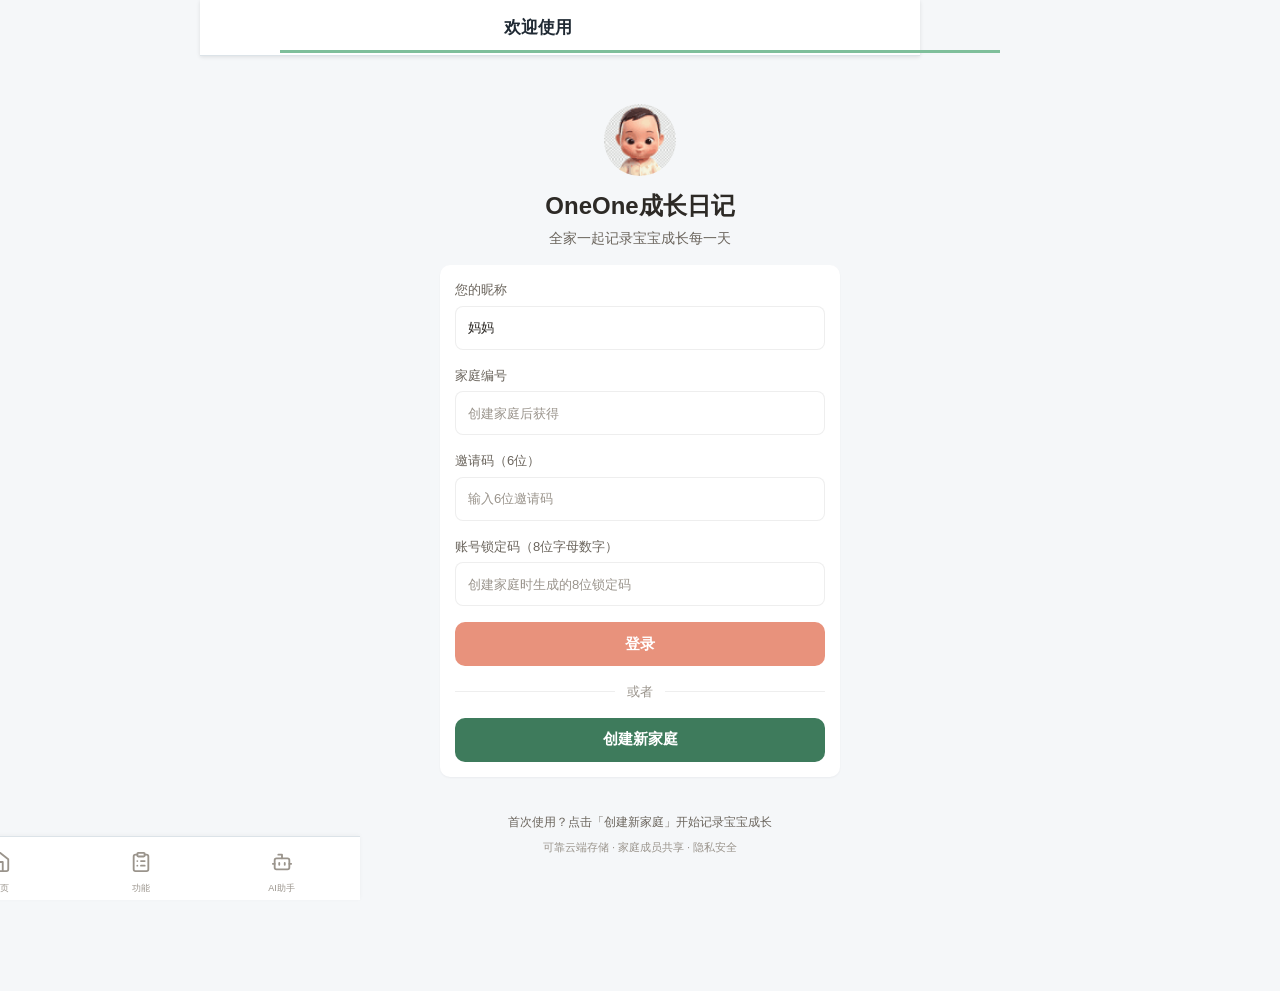
==== commit ed81abb6: "Publish milestone five-tab frontend" ====
--- a/index.html
+++ b/index.html
@@ -18,12 +18,12 @@
   <link rel="manifest" href="manifest.json">
   <link rel="apple-touch-icon" href="img/icons/apple-touch-icon-180.png" id="app-icon-link">
   <title>OneOne成长日记</title>
-  <script src="js/theme-v3.js?v=r23-final-release-20260831-181240"></script>
+  <script src="js/theme-v3.js?v=r23-milestone-tabs-release-20260901-1250"></script>
   
-    <link rel="stylesheet" href="css/v3-runtime.css?v=r23-final-release-20260831-181240">
-<script defer src="js/v3-gesture.js?v=r23-final-release-20260831-181240"></script>
-  <script defer src="js/v3-coop.js?v=r23-final-release-20260831-181240"></script>
-  <script defer src="js/v3-charts.js?v=r23-final-release-20260831-181240"></script>
+    <link rel="stylesheet" href="css/v3-runtime.css?v=r23-milestone-tabs-release-20260901-1250">
+<script defer src="js/v3-gesture.js?v=r23-milestone-tabs-release-20260901-1250"></script>
+  <script defer src="js/v3-coop.js?v=r23-milestone-tabs-release-20260901-1250"></script>
+  <script defer src="js/v3-charts.js?v=r23-milestone-tabs-release-20260901-1250"></script>
 </head>
 <body>
   <div id="app" class="v3-shell">
@@ -71,48 +71,48 @@
   <!-- v75：移除 cloudbase-sdk.js（396KB，HTTP 模式下全站未调用，已备份至 js/_backup/，
        若真机验证异常可回滚恢复）。首屏 JS 立减约 40%。
        theme-v2.js 已随双通道在 <head> 条件注入（仅 v2 通道加载）。 -->
-  <script src="js/production-runtime-config.js?v=r23-final-release-20260831-181240"></script>
-  <script src="js/config.js?v=r23-final-release-20260831-181240"></script>
-  <script src="js/v3-contract.js?v=r23-final-release-20260831-181240"></script>
-  <script defer src="js/data/vaccine-schedule.js?v=r23-final-release-20260831-181240"></script>
-  <script defer src="js/data/growth-standard.js?v=r23-final-release-20260831-181240"></script>
-  <script defer src="js/data/region-data.js?v=r23-final-release-20260831-181240"></script>
-  <script defer src="js/data/milestone-standard.js?v=r23-final-release-20260831-181240"></script>
-  <script defer src="js/data/badges-data.js?v=r23-final-release-20260831-181240"></script>
-  <script defer src="js/data/nursing-standard.js?v=r23-final-release-20260831-181240"></script>
-  <script defer src="js/data/exercise-plan.js?v=r23-final-release-20260831-181240"></script>
-  <script defer src="js/data/food-plan.js?v=r23-final-release-20260831-181240"></script>
-  <script defer src="js/data/knowledge-parenting.js?v=r23-final-release-20260831-181240"></script>
-  <script defer src="js/utils.js?v=r23-final-release-20260831-181240"></script>
-  <script defer src="js/auth.js?v=r23-final-release-20260831-181240"></script>
-  <script defer src="js/api.js?v=r23-final-release-20260831-181240"></script>
-  <script defer src="js/breast-feeding.js?v=r23-final-release-20260831-181240"></script>
-  <script defer src="js/feeding-time-chart.js?v=r23-final-release-20260831-181240"></script>
-  <script defer src="js/voice.js?v=r23-final-release-20260831-181240"></script>
-  <script defer src="js/pages/dashboard.js?v=r23-final-release-20260831-181240"></script>
-  <script defer src="js/pages/quick-record.js?v=r23-final-release-20260831-181240"></script>
-  <script defer src="js/pages/analytics-page.js?v=r23-final-release-20260831-181240"></script>
-  <script defer src="js/pages/modules-page.js?v=r23-final-release-20260831-181240"></script>
-  <script defer src="js/pages/parenting.js?v=r23-final-release-20260831-181240"></script>
-  <script defer src="js/pages/milestone-page.js?v=r23-final-release-20260831-181240"></script>
-  <script defer src="js/pages/report-page.js?v=r23-final-release-20260831-181240"></script>
-  <script defer src="js/pages/growth-curve.js?v=r23-final-release-20260831-181240"></script>
-  <script defer src="js/pages/sleep-management.js?v=r23-final-release-20260831-181240"></script>
-  <script defer src="js/pages/medical.js?v=r23-final-release-20260831-181240"></script>
-  <script defer src="js/pages/footprint.js?v=r23-final-release-20260831-181240"></script>
-  <script defer src="js/pages/exercise.js?v=r23-final-release-20260831-181240"></script>
-  <script defer src="js/pages/food.js?v=r23-final-release-20260831-181240"></script>
-  <script defer src="js/pages/early-edu.js?v=r23-final-release-20260831-181240"></script>
-  <script defer src="js/pages/language-development.js?v=r23-final-release-20260831-181240"></script>
-  <script defer src="js/pages/social-development.js?v=r23-final-release-20260831-181240"></script>
-  <script defer src="js/pages/safety.js?v=r23-final-release-20260831-181240"></script>
-  <script defer src="js/pages/parenting-lib.js?v=r23-final-release-20260831-181240"></script>
-  <script defer src="js/focus-guide.js?v=r23-final-release-20260831-181240"></script>
-  <script defer src="js/pages/profile-page.js?v=r23-final-release-20260831-181240"></script>
-  <script defer src="js/pages/screening.js?v=r23-final-release-20260831-181240"></script>
-  <script defer src="js/pages.js?v=r23-final-release-20260831-181240"></script>
-  <script defer src="js/message-queue.js?v=r23-final-release-20260831-181240"></script>
-  <script defer src="js/pages/message-center-page.js?v=r23-final-release-20260831-181240"></script>
-  <script defer src="js/app.js?v=r23-final-release-20260831-181240"></script>
+  <script src="js/production-runtime-config.js?v=r23-milestone-tabs-release-20260901-1250"></script>
+  <script src="js/config.js?v=r23-milestone-tabs-release-20260901-1250"></script>
+  <script src="js/v3-contract.js?v=r23-milestone-tabs-release-20260901-1250"></script>
+  <script defer src="js/data/vaccine-schedule.js?v=r23-milestone-tabs-release-20260901-1250"></script>
+  <script defer src="js/data/growth-standard.js?v=r23-milestone-tabs-release-20260901-1250"></script>
+  <script defer src="js/data/region-data.js?v=r23-milestone-tabs-release-20260901-1250"></script>
+  <script defer src="js/data/milestone-standard.js?v=r23-milestone-tabs-release-20260901-1250"></script>
+  <script defer src="js/data/badges-data.js?v=r23-milestone-tabs-release-20260901-1250"></script>
+  <script defer src="js/data/nursing-standard.js?v=r23-milestone-tabs-release-20260901-1250"></script>
+  <script defer src="js/data/exercise-plan.js?v=r23-milestone-tabs-release-20260901-1250"></script>
+  <script defer src="js/data/food-plan.js?v=r23-milestone-tabs-release-20260901-1250"></script>
+  <script defer src="js/data/knowledge-parenting.js?v=r23-milestone-tabs-release-20260901-1250"></script>
+  <script defer src="js/utils.js?v=r23-milestone-tabs-release-20260901-1250"></script>
+  <script defer src="js/auth.js?v=r23-milestone-tabs-release-20260901-1250"></script>
+  <script defer src="js/api.js?v=r23-milestone-tabs-release-20260901-1250"></script>
+  <script defer src="js/breast-feeding.js?v=r23-milestone-tabs-release-20260901-1250"></script>
+  <script defer src="js/feeding-time-chart.js?v=r23-milestone-tabs-release-20260901-1250"></script>
+  <script defer src="js/voice.js?v=r23-milestone-tabs-release-20260901-1250"></script>
+  <script defer src="js/pages/dashboard.js?v=r23-milestone-tabs-release-20260901-1250"></script>
+  <script defer src="js/pages/quick-record.js?v=r23-milestone-tabs-release-20260901-1250"></script>
+  <script defer src="js/pages/analytics-page.js?v=r23-milestone-tabs-release-20260901-1250"></script>
+  <script defer src="js/pages/modules-page.js?v=r23-milestone-tabs-release-20260901-1250"></script>
+  <script defer src="js/pages/parenting.js?v=r23-milestone-tabs-release-20260901-1250"></script>
+  <script defer src="js/pages/milestone-page.js?v=r23-milestone-tabs-release-20260901-1250"></script>
+  <script defer src="js/pages/report-page.js?v=r23-milestone-tabs-release-20260901-1250"></script>
+  <script defer src="js/pages/growth-curve.js?v=r23-milestone-tabs-release-20260901-1250"></script>
+  <script defer src="js/pages/sleep-management.js?v=r23-milestone-tabs-release-20260901-1250"></script>
+  <script defer src="js/pages/medical.js?v=r23-milestone-tabs-release-20260901-1250"></script>
+  <script defer src="js/pages/footprint.js?v=r23-milestone-tabs-release-20260901-1250"></script>
+  <script defer src="js/pages/exercise.js?v=r23-milestone-tabs-release-20260901-1250"></script>
+  <script defer src="js/pages/food.js?v=r23-milestone-tabs-release-20260901-1250"></script>
+  <script defer src="js/pages/early-edu.js?v=r23-milestone-tabs-release-20260901-1250"></script>
+  <script defer src="js/pages/language-development.js?v=r23-milestone-tabs-release-20260901-1250"></script>
+  <script defer src="js/pages/social-development.js?v=r23-milestone-tabs-release-20260901-1250"></script>
+  <script defer src="js/pages/safety.js?v=r23-milestone-tabs-release-20260901-1250"></script>
+  <script defer src="js/pages/parenting-lib.js?v=r23-milestone-tabs-release-20260901-1250"></script>
+  <script defer src="js/focus-guide.js?v=r23-milestone-tabs-release-20260901-1250"></script>
+  <script defer src="js/pages/profile-page.js?v=r23-milestone-tabs-release-20260901-1250"></script>
+  <script defer src="js/pages/screening.js?v=r23-milestone-tabs-release-20260901-1250"></script>
+  <script defer src="js/pages.js?v=r23-milestone-tabs-release-20260901-1250"></script>
+  <script defer src="js/message-queue.js?v=r23-milestone-tabs-release-20260901-1250"></script>
+  <script defer src="js/pages/message-center-page.js?v=r23-milestone-tabs-release-20260901-1250"></script>
+  <script defer src="js/app.js?v=r23-milestone-tabs-release-20260901-1250"></script>
 </body>
 </html>
--- a/css/v3-runtime.css
+++ b/css/v3-runtime.css
@@ -809,11 +809,18 @@
 }
 
 .record-main {
-  flex: 1;
+  flex: 1 1 auto;
+  min-width: 0;
+  overflow: hidden;
 }
 
 .record-title {
   margin-bottom: 4px;
+  overflow-wrap: anywhere;
+}
+
+.record-meta {
+  overflow-wrap: anywhere;
 }
 
 .record-actions {
@@ -8677,6 +8684,13 @@
   padding: var(--v3-space-2) var(--v3-space-2) env(safe-area-inset-bottom, 0px); box-sizing: border-box;
   background: var(--v3-surface); border-top: 1px solid var(--v3-line);
 }
+html[data-ui-version="v3"] .dash-stat-row { grid-template-columns: repeat(3, minmax(0, 1fr)); gap: 8px; min-width: 0; }
+html[data-ui-version="v3"] .dash-stat { min-width: 0; overflow: hidden; padding-left: 4px; padding-right: 4px; }
+html[data-ui-version="v3"] .dash-stat .ds-icon, html[data-ui-version="v3"] .dash-stat .ds-value, html[data-ui-version="v3"] .dash-stat .ds-label { max-width: 100%; overflow: hidden; text-overflow: ellipsis; white-space: nowrap; }
+html[data-ui-version="v3"] .baby-info-card, html[data-ui-version="v3"] .bi-row, html[data-ui-version="v3"] .bi-growth { min-width: 0; max-width: 100%; box-sizing: border-box; }
+html[data-ui-version="v3"] .bi-growth { display: grid; grid-template-columns: repeat(2, minmax(0, 1fr)); gap: 8px; }
+html[data-ui-version="v3"] .growth-tag { min-width: 0; overflow: hidden; }
+html[data-ui-version="v3"] .growth-tag .gt-label, html[data-ui-version="v3"] .growth-tag .gt-value, html[data-ui-version="v3"] .growth-tag .gt-time { max-width: 100%; overflow: hidden; text-overflow: ellipsis; white-space: nowrap; }
 html[data-ui-version="v3"] .ms-tabs { display: grid; grid-template-columns: repeat(2, minmax(0, 1fr)); gap: 6px; margin-bottom: 12px; }
 html[data-ui-version="v3"] .ms-tab { min-height: 44px; border: 1px solid var(--v3-line); border-radius: var(--v3-radius-md); background: var(--v3-surface); color: var(--v3-ink-soft); font-weight: 700; }
 html[data-ui-version="v3"] .ms-tab.active { background: var(--v3-brand-soft); color: var(--v3-brand-strong); border-color: var(--v3-brand); }
@@ -8688,6 +8702,19 @@
 html[data-ui-version="v3"] .badge-card { min-width: 0; min-height: 96px; padding: 10px 6px; display: flex; flex-direction: column; align-items: center; justify-content: center; gap: 5px; border: 1px solid var(--v3-line); border-radius: var(--v3-radius-md); background: var(--v3-surface); color: var(--v3-ink-soft); text-align: center; }
 html[data-ui-version="v3"] .badge-card.unlocked { border-color: var(--v3-brand); background: var(--v3-brand-soft); color: var(--v3-ink); }
 html[data-ui-version="v3"] .badge-card strong, html[data-ui-version="v3"] .badge-card small { max-width: 100%; overflow: hidden; text-overflow: ellipsis; white-space: nowrap; }
+html[data-ui-version="v3"] .feeding-time-chart { width: 100%; max-width: 100%; min-width: 0; overflow: hidden; }
+html[data-ui-version="v3"] .feeding-chart-stage { position: relative; width: 100%; max-width: 100%; min-height: 280px; overflow: hidden; }
+html[data-ui-version="v3"] .feeding-chart-canvas, html[data-ui-version="v3"] .feeding-chart-bubbles { position: absolute; inset: 0; max-width: 100%; }
+html[data-ui-version="v3"] .feeding-chart-bubbles { pointer-events: none; }
+html[data-ui-version="v3"] .feeding-chart-bubbles .chart-bubble { pointer-events: auto; }
+html[data-ui-version="v3"] .feeding-chart-tooltip { max-width: min(210px, calc(100% - 8px)); overflow-wrap: anywhere; }
+html[data-ui-version="v3"] .feeding-chart-weekbar { display:flex; align-items:center; gap:6px; min-width:0; }
+html[data-ui-version="v3"] .feeding-week-label { flex:1 1 auto; min-width:0; overflow:hidden; text-overflow:ellipsis; white-space:nowrap; }
+html[data-ui-version="v3"] .feeding-chart-stat-row { display:grid; grid-template-columns:repeat(2,minmax(0,1fr)); gap:8px; }
+html[data-ui-version="v3"] .feeding-chart-stat { min-width:0; overflow:hidden; }
+html[data-ui-version="v3"] .feeding-chart-stat strong, html[data-ui-version="v3"] .feeding-chart-stat small { display:block; overflow:hidden; text-overflow:ellipsis; white-space:nowrap; }
+html[data-ui-version="v3"] .feeding-chart-sr-table { width:100%; table-layout:fixed; }
+html[data-ui-version="v3"] .feeding-chart-sr-table th, html[data-ui-version="v3"] .feeding-chart-sr-table td { overflow-wrap:anywhere; }
 @media (max-width: 380px) { html[data-ui-version="v3"] #content { padding-left: 12px; padding-right: 12px; } html[data-ui-version="v3"] .badge-grid { grid-template-columns: repeat(2, minmax(0, 1fr)); } }
 
 /* R23 message center components */
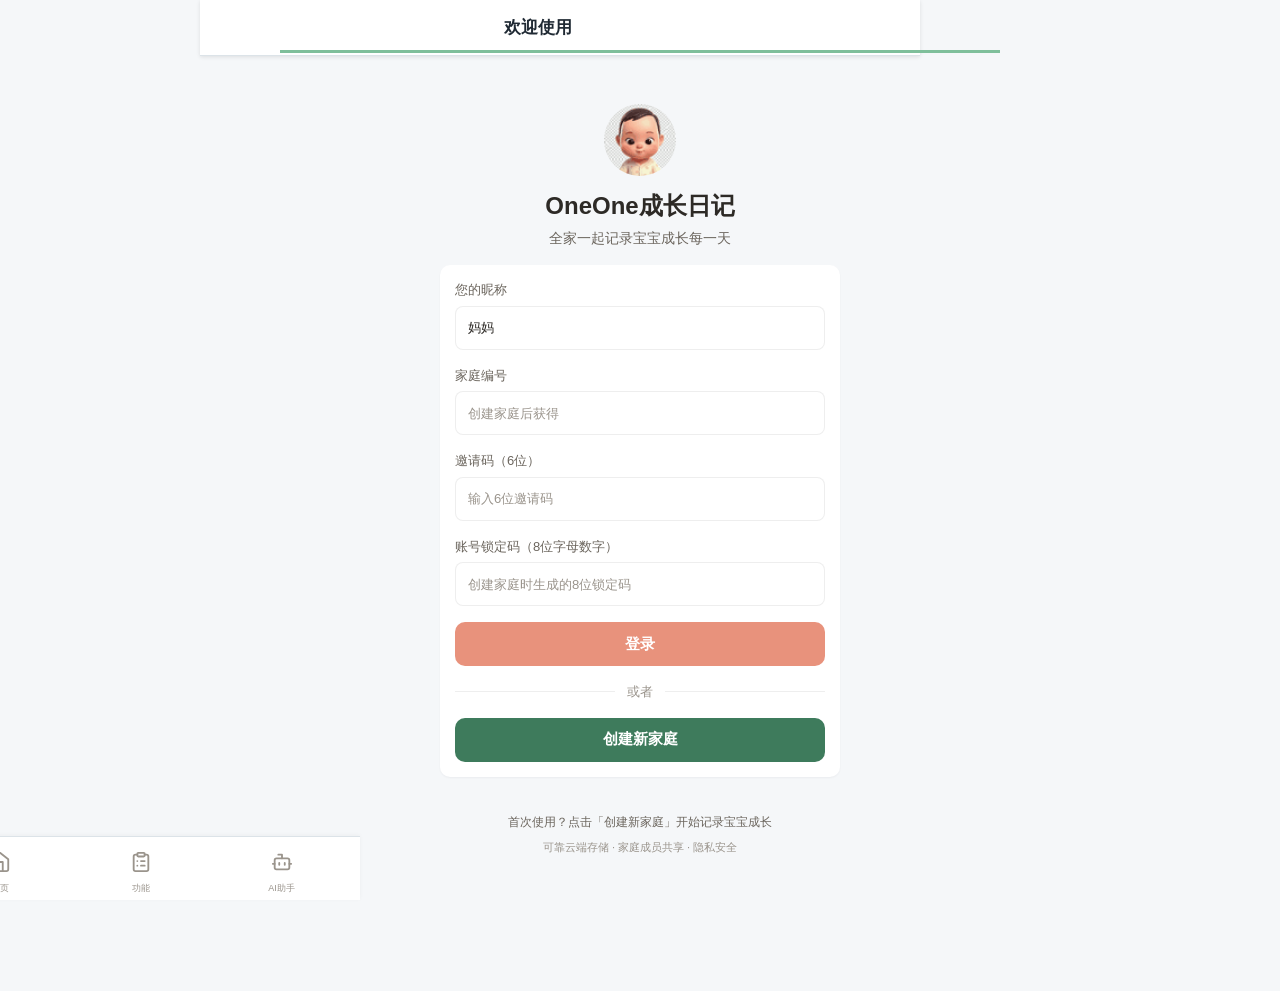
==== commit caa5804a: "Publish R23 milestone complete frontend" ====
--- a/index.html
+++ b/index.html
@@ -18,12 +18,12 @@
   <link rel="manifest" href="manifest.json">
   <link rel="apple-touch-icon" href="img/icons/apple-touch-icon-180.png" id="app-icon-link">
   <title>OneOne成长日记</title>
-  <script src="js/theme-v3.js?v=r23-milestone-tabs-release-20260901-1250"></script>
+  <script src="js/theme-v3.js?v=r23-milestone-formal-release-20260901-1713"></script>
   
-    <link rel="stylesheet" href="css/v3-runtime.css?v=r23-milestone-tabs-release-20260901-1250">
-<script defer src="js/v3-gesture.js?v=r23-milestone-tabs-release-20260901-1250"></script>
-  <script defer src="js/v3-coop.js?v=r23-milestone-tabs-release-20260901-1250"></script>
-  <script defer src="js/v3-charts.js?v=r23-milestone-tabs-release-20260901-1250"></script>
+    <link rel="stylesheet" href="css/v3-runtime.css?v=r23-milestone-formal-release-20260901-1713">
+<script defer src="js/v3-gesture.js?v=r23-milestone-formal-release-20260901-1713"></script>
+  <script defer src="js/v3-coop.js?v=r23-milestone-formal-release-20260901-1713"></script>
+  <script defer src="js/v3-charts.js?v=r23-milestone-formal-release-20260901-1713"></script>
 </head>
 <body>
   <div id="app" class="v3-shell">
@@ -71,48 +71,48 @@
   <!-- v75：移除 cloudbase-sdk.js（396KB，HTTP 模式下全站未调用，已备份至 js/_backup/，
        若真机验证异常可回滚恢复）。首屏 JS 立减约 40%。
        theme-v2.js 已随双通道在 <head> 条件注入（仅 v2 通道加载）。 -->
-  <script src="js/production-runtime-config.js?v=r23-milestone-tabs-release-20260901-1250"></script>
-  <script src="js/config.js?v=r23-milestone-tabs-release-20260901-1250"></script>
-  <script src="js/v3-contract.js?v=r23-milestone-tabs-release-20260901-1250"></script>
-  <script defer src="js/data/vaccine-schedule.js?v=r23-milestone-tabs-release-20260901-1250"></script>
-  <script defer src="js/data/growth-standard.js?v=r23-milestone-tabs-release-20260901-1250"></script>
-  <script defer src="js/data/region-data.js?v=r23-milestone-tabs-release-20260901-1250"></script>
-  <script defer src="js/data/milestone-standard.js?v=r23-milestone-tabs-release-20260901-1250"></script>
-  <script defer src="js/data/badges-data.js?v=r23-milestone-tabs-release-20260901-1250"></script>
-  <script defer src="js/data/nursing-standard.js?v=r23-milestone-tabs-release-20260901-1250"></script>
-  <script defer src="js/data/exercise-plan.js?v=r23-milestone-tabs-release-20260901-1250"></script>
-  <script defer src="js/data/food-plan.js?v=r23-milestone-tabs-release-20260901-1250"></script>
-  <script defer src="js/data/knowledge-parenting.js?v=r23-milestone-tabs-release-20260901-1250"></script>
-  <script defer src="js/utils.js?v=r23-milestone-tabs-release-20260901-1250"></script>
-  <script defer src="js/auth.js?v=r23-milestone-tabs-release-20260901-1250"></script>
-  <script defer src="js/api.js?v=r23-milestone-tabs-release-20260901-1250"></script>
-  <script defer src="js/breast-feeding.js?v=r23-milestone-tabs-release-20260901-1250"></script>
-  <script defer src="js/feeding-time-chart.js?v=r23-milestone-tabs-release-20260901-1250"></script>
-  <script defer src="js/voice.js?v=r23-milestone-tabs-release-20260901-1250"></script>
-  <script defer src="js/pages/dashboard.js?v=r23-milestone-tabs-release-20260901-1250"></script>
-  <script defer src="js/pages/quick-record.js?v=r23-milestone-tabs-release-20260901-1250"></script>
-  <script defer src="js/pages/analytics-page.js?v=r23-milestone-tabs-release-20260901-1250"></script>
-  <script defer src="js/pages/modules-page.js?v=r23-milestone-tabs-release-20260901-1250"></script>
-  <script defer src="js/pages/parenting.js?v=r23-milestone-tabs-release-20260901-1250"></script>
-  <script defer src="js/pages/milestone-page.js?v=r23-milestone-tabs-release-20260901-1250"></script>
-  <script defer src="js/pages/report-page.js?v=r23-milestone-tabs-release-20260901-1250"></script>
-  <script defer src="js/pages/growth-curve.js?v=r23-milestone-tabs-release-20260901-1250"></script>
-  <script defer src="js/pages/sleep-management.js?v=r23-milestone-tabs-release-20260901-1250"></script>
-  <script defer src="js/pages/medical.js?v=r23-milestone-tabs-release-20260901-1250"></script>
-  <script defer src="js/pages/footprint.js?v=r23-milestone-tabs-release-20260901-1250"></script>
-  <script defer src="js/pages/exercise.js?v=r23-milestone-tabs-release-20260901-1250"></script>
-  <script defer src="js/pages/food.js?v=r23-milestone-tabs-release-20260901-1250"></script>
-  <script defer src="js/pages/early-edu.js?v=r23-milestone-tabs-release-20260901-1250"></script>
-  <script defer src="js/pages/language-development.js?v=r23-milestone-tabs-release-20260901-1250"></script>
-  <script defer src="js/pages/social-development.js?v=r23-milestone-tabs-release-20260901-1250"></script>
-  <script defer src="js/pages/safety.js?v=r23-milestone-tabs-release-20260901-1250"></script>
-  <script defer src="js/pages/parenting-lib.js?v=r23-milestone-tabs-release-20260901-1250"></script>
-  <script defer src="js/focus-guide.js?v=r23-milestone-tabs-release-20260901-1250"></script>
-  <script defer src="js/pages/profile-page.js?v=r23-milestone-tabs-release-20260901-1250"></script>
-  <script defer src="js/pages/screening.js?v=r23-milestone-tabs-release-20260901-1250"></script>
-  <script defer src="js/pages.js?v=r23-milestone-tabs-release-20260901-1250"></script>
-  <script defer src="js/message-queue.js?v=r23-milestone-tabs-release-20260901-1250"></script>
-  <script defer src="js/pages/message-center-page.js?v=r23-milestone-tabs-release-20260901-1250"></script>
-  <script defer src="js/app.js?v=r23-milestone-tabs-release-20260901-1250"></script>
+  <script src="js/production-runtime-config.js?v=r23-milestone-formal-release-20260901-1713"></script>
+  <script src="js/config.js?v=r23-milestone-formal-release-20260901-1713"></script>
+  <script src="js/v3-contract.js?v=r23-milestone-formal-release-20260901-1713"></script>
+  <script defer src="js/data/vaccine-schedule.js?v=r23-milestone-formal-release-20260901-1713"></script>
+  <script defer src="js/data/growth-standard.js?v=r23-milestone-formal-release-20260901-1713"></script>
+  <script defer src="js/data/region-data.js?v=r23-milestone-formal-release-20260901-1713"></script>
+  <script defer src="js/data/milestone-standard.js?v=r23-milestone-formal-release-20260901-1713"></script>
+  <script defer src="js/data/badges-data.js?v=r23-milestone-formal-release-20260901-1713"></script>
+  <script defer src="js/data/nursing-standard.js?v=r23-milestone-formal-release-20260901-1713"></script>
+  <script defer src="js/data/exercise-plan.js?v=r23-milestone-formal-release-20260901-1713"></script>
+  <script defer src="js/data/food-plan.js?v=r23-milestone-formal-release-20260901-1713"></script>
+  <script defer src="js/data/knowledge-parenting.js?v=r23-milestone-formal-release-20260901-1713"></script>
+  <script defer src="js/utils.js?v=r23-milestone-formal-release-20260901-1713"></script>
+  <script defer src="js/auth.js?v=r23-milestone-formal-release-20260901-1713"></script>
+  <script defer src="js/api.js?v=r23-milestone-formal-release-20260901-1713"></script>
+  <script defer src="js/breast-feeding.js?v=r23-milestone-formal-release-20260901-1713"></script>
+  <script defer src="js/feeding-time-chart.js?v=r23-milestone-formal-release-20260901-1713"></script>
+  <script defer src="js/voice.js?v=r23-milestone-formal-release-20260901-1713"></script>
+  <script defer src="js/pages/dashboard.js?v=r23-milestone-formal-release-20260901-1713"></script>
+  <script defer src="js/pages/quick-record.js?v=r23-milestone-formal-release-20260901-1713"></script>
+  <script defer src="js/pages/analytics-page.js?v=r23-milestone-formal-release-20260901-1713"></script>
+  <script defer src="js/pages/modules-page.js?v=r23-milestone-formal-release-20260901-1713"></script>
+  <script defer src="js/pages/parenting.js?v=r23-milestone-formal-release-20260901-1713"></script>
+  <script defer src="js/pages/milestone-page.js?v=r23-milestone-formal-release-20260901-1713"></script>
+  <script defer src="js/pages/report-page.js?v=r23-milestone-formal-release-20260901-1713"></script>
+  <script defer src="js/pages/growth-curve.js?v=r23-milestone-formal-release-20260901-1713"></script>
+  <script defer src="js/pages/sleep-management.js?v=r23-milestone-formal-release-20260901-1713"></script>
+  <script defer src="js/pages/medical.js?v=r23-milestone-formal-release-20260901-1713"></script>
+  <script defer src="js/pages/footprint.js?v=r23-milestone-formal-release-20260901-1713"></script>
+  <script defer src="js/pages/exercise.js?v=r23-milestone-formal-release-20260901-1713"></script>
+  <script defer src="js/pages/food.js?v=r23-milestone-formal-release-20260901-1713"></script>
+  <script defer src="js/pages/early-edu.js?v=r23-milestone-formal-release-20260901-1713"></script>
+  <script defer src="js/pages/language-development.js?v=r23-milestone-formal-release-20260901-1713"></script>
+  <script defer src="js/pages/social-development.js?v=r23-milestone-formal-release-20260901-1713"></script>
+  <script defer src="js/pages/safety.js?v=r23-milestone-formal-release-20260901-1713"></script>
+  <script defer src="js/pages/parenting-lib.js?v=r23-milestone-formal-release-20260901-1713"></script>
+  <script defer src="js/focus-guide.js?v=r23-milestone-formal-release-20260901-1713"></script>
+  <script defer src="js/pages/profile-page.js?v=r23-milestone-formal-release-20260901-1713"></script>
+  <script defer src="js/pages/screening.js?v=r23-milestone-formal-release-20260901-1713"></script>
+  <script defer src="js/pages.js?v=r23-milestone-formal-release-20260901-1713"></script>
+  <script defer src="js/message-queue.js?v=r23-milestone-formal-release-20260901-1713"></script>
+  <script defer src="js/pages/message-center-page.js?v=r23-milestone-formal-release-20260901-1713"></script>
+  <script defer src="js/app.js?v=r23-milestone-formal-release-20260901-1713"></script>
 </body>
 </html>
--- a/css/v3-runtime.css
+++ b/css/v3-runtime.css
@@ -8734,3 +8734,6 @@
 html[data-ui-version="v3"] .chip, html[data-ui-version="v3"] .seg-btn, html[data-ui-version="v3"] .sub-tab { min-height: 44px; border-radius: var(--v3-radius-md); }
 html[data-ui-version="v3"] .message-item-actions { justify-content: flex-end; align-self: center; }
 @media (max-width: 560px) { html[data-ui-version="v3"] .message-item { flex-direction: column; } html[data-ui-version="v3"] .message-item-actions { justify-content: flex-start; } }
+
+.ms-page{min-width:0;padding-bottom:24px}.ms-tabs{position:relative;z-index:1;margin-bottom:12px}.ms-business-panel{min-width:0}.ms-section-head{display:flex;align-items:center;justify-content:space-between;gap:12px;margin-bottom:12px}.ms-section-head h2,.ms-section-head h3{margin:0;font-size:16px;font-weight:600;color:var(--text-primary,#24312a)}.ms-section-head p{margin:4px 0 0;color:var(--text-secondary,#718078);font-size:12px}.ms-count-badge{display:inline-flex;align-items:center;justify-content:center;min-width:24px;height:22px;padding:0 7px;border-radius:11px;background:var(--color-success-soft,#e8f5ed);color:var(--color-success,#4f9d69);font-size:12px;font-weight:600}.ms-summary-card,.ms-focus-section,.ms-next-section,.ms-graph-wrap,.ms-list-card,.ms-achievements-wrap,.ms-catalog-wrap{background:var(--card-bg,#fff);border:1px solid var(--color-border-subtle,#e7ece8);border-radius:14px;padding:16px;margin-bottom:12px}.ms-summary-kicker{color:var(--color-success,#4f9d69);font-size:12px;font-weight:600}.ms-summary-card h2{margin:6px 0;font-size:20px;font-weight:600}.ms-summary-stage{margin:0;color:var(--text-secondary,#718078);font-size:13px}.ms-progress-metric{display:flex;align-items:baseline;gap:8px;margin-top:18px}.ms-progress-metric strong{font-size:26px;font-weight:600;color:var(--text-primary,#24312a)}.ms-progress-metric span{font-size:12px;color:var(--text-secondary,#718078)}.ms-progress-metric b{margin-left:auto;color:var(--color-success,#4f9d69);font-size:16px}.ms-progress-track{height:8px;margin:8px 0 14px;border-radius:8px;background:var(--color-bg-muted,#eef2ef);overflow:hidden}.ms-progress-track span{display:block;height:100%;border-radius:inherit;background:var(--color-success,#4f9d69)}.ms-summary-actions,.ms-candidate-actions,.ms-achievement-actions{display:flex;flex-wrap:wrap;gap:8px}.ms-focus-list{display:grid;gap:8px}.ms-focus-item{display:grid;grid-template-columns:auto 1fr auto auto;align-items:center;gap:8px;width:100%;padding:11px 10px;border:1px solid var(--color-border-subtle,#e7ece8);border-radius:10px;background:var(--color-bg-muted,#f8faf8);color:inherit;text-align:left;cursor:pointer}.ms-focus-item span{font-size:11px;color:var(--color-success,#4f9d69)}.ms-focus-item strong{font-size:13px;font-weight:600}.ms-focus-item small{color:var(--text-secondary,#718078);font-size:11px}.ms-next-section>p{margin:0;color:var(--text-secondary,#718078);font-size:13px}.ms-filter-bar{display:flex;align-items:end;flex-wrap:wrap;gap:8px;padding:10px;margin-bottom:12px;border-radius:10px;background:var(--color-bg-muted,#f8faf8)}.ms-filter-bar label{display:flex;flex-direction:column;gap:4px;min-width:110px;color:var(--text-secondary,#718078);font-size:11px}.ms-filter-bar select,.ms-filter-bar input{min-height:34px;padding:0 8px;border:1px solid var(--color-border-subtle,#dfe7e1);border-radius:8px;background:#fff;color:var(--text-primary,#24312a);font:inherit;font-size:12px}.ms-age-band{margin-bottom:10px;border:1px solid var(--color-border-subtle,#e7ece8);border-radius:12px;overflow:hidden}.ms-age-band.is-current{border-color:var(--color-success,#4f9d69)}.ms-age-band-head{display:flex;align-items:center;width:100%;gap:10px;padding:13px 14px;border:0;background:var(--color-bg-muted,#f8faf8);color:inherit;text-align:left;cursor:pointer}.ms-age-band-head span{display:flex;align-items:baseline;gap:8px;flex:1}.ms-age-band-head strong{font-size:14px;font-weight:600}.ms-age-band-head small{color:var(--color-success,#4f9d69);font-size:11px}.ms-age-band-head b{color:var(--text-secondary,#718078);font-size:11px;font-weight:400}.ms-age-band-body{padding:8px}.ms-month-group{margin-bottom:12px}.ms-month-group:last-child{margin-bottom:0}.ms-month-head{display:flex;justify-content:space-between;padding:5px 4px;color:var(--text-secondary,#718078);font-size:12px}.ms-month-head strong{color:var(--text-primary,#24312a);font-weight:600}.ms-item{display:flex;align-items:flex-start;justify-content:space-between;gap:12px;padding:12px 4px;border-top:1px solid var(--color-border-subtle,#edf1ee);scroll-margin-top:80px}.ms-item.is-focused{outline:2px solid var(--color-success,#4f9d69);outline-offset:2px;border-radius:8px}.ms-item-main{min-width:0;flex:1}.ms-item-title{display:flex;align-items:center;flex-wrap:wrap;gap:7px}.ms-item-title strong{font-size:13px;font-weight:600}.ms-domain-chip{padding:2px 6px;border-radius:5px;background:var(--color-bg-muted,#eef4ef);color:var(--color-success,#4f9d69);font-size:10px}.ms-current-mark,.ms-item-pending{color:var(--color-warning,#b7791f);font-size:11px}.ms-id{margin-top:3px;color:var(--text-tertiary,#9aa79f);font-family:ui-monospace,SFMono-Regular,Menlo,monospace;font-size:10px;overflow-wrap:anywhere}.ms-item p,.ms-achievement-item p,.ms-badge-item p,.ms-combination-item p{margin:5px 0 0;color:var(--text-secondary,#718078);font-size:12px;line-height:1.5}.ms-item-side{display:flex;align-items:center;flex-direction:column;gap:6px;flex:0 0 auto}.ms-item-complete{color:var(--color-success,#4f9d69);font-size:11px;text-align:right}.ms-item-warning{margin-top:5px;color:var(--color-danger,#c45555);font-size:11px}.ms-item-note{margin-top:5px;color:var(--text-secondary,#718078);font-size:11px}.ms-inline-link,.ms-link-button{padding:0;border:0;background:transparent;color:var(--color-success,#4f9d69);font:inherit;text-align:left;cursor:pointer}.ms-inline-link{margin-top:4px;font-size:11px}.ms-candidate-card,.ms-achievement-item{display:flex;justify-content:space-between;gap:12px;padding:14px 0;border-top:1px solid var(--color-border-subtle,#edf1ee)}.ms-candidate-card:first-of-type,.ms-achievement-item:first-child{border-top:0}.ms-candidate-main{min-width:0;flex:1}.ms-candidate-main>.ms-link-button,.ms-achievement-item .ms-link-button{font-size:14px;font-weight:600}.ms-detail-list{display:grid;gap:5px;margin:10px 0}.ms-detail-list div{display:grid;grid-template-columns:64px 1fr;gap:8px;font-size:11px}.ms-detail-list dt{color:var(--text-tertiary,#9aa79f)}.ms-detail-list dd{margin:0;color:var(--text-secondary,#718078);overflow-wrap:anywhere}.ms-achievement-meta{display:flex;flex-wrap:wrap;gap:8px;margin-top:8px;color:var(--text-secondary,#718078);font-size:11px}.ms-achievement-item.is-deleted{opacity:.65}.ms-badge-grid{display:grid;grid-template-columns:repeat(2,minmax(0,1fr));gap:10px}.ms-badge-item,.ms-combination-item{min-width:0;padding:12px;border:1px solid var(--color-border-subtle,#e7ece8);border-radius:10px;background:var(--color-bg-muted,#f8faf8)}.ms-badge-item.is-unlocked{border-color:var(--color-success,#4f9d69);background:var(--color-success-soft,#f1faf3)}.ms-badge-item .ms-link-button{display:flex;align-items:center;gap:5px;font-size:13px;font-weight:600}.ms-catalog-section{margin-top:18px}.ms-combination-list{display:grid;gap:10px}.ms-empty-inline{margin:12px 4px;color:var(--text-secondary,#718078);font-size:12px}.ms-panel-state{min-height:120px}.ms-panel-state .v3-state{margin:0}.ms-tabs .v3-subtab-count{display:inline-flex;align-items:center;justify-content:center;min-width:18px;height:18px;padding:0 4px;border-radius:9px;background:rgba(255,255,255,.22);font-size:10px;font-weight:600}.ms-tabs .v3-subtab:not(.is-active) .v3-subtab-count{background:var(--color-bg-muted,#eef2ef);color:var(--text-secondary,#718078)}
+@media(max-width:600px){.ms-summary-card,.ms-focus-section,.ms-next-section,.ms-graph-wrap,.ms-list-card,.ms-achievements-wrap,.ms-catalog-wrap{padding:12px}.ms-section-head{align-items:flex-start}.ms-section-head h2,.ms-section-head h3{font-size:15px}.ms-filter-bar label{flex:1 1 100px;min-width:0}.ms-filter-bar .btn{flex:0 0 auto}.ms-candidate-card,.ms-achievement-item{display:block}.ms-candidate-actions,.ms-achievement-actions{margin-top:10px}.ms-item{gap:7px}.ms-item-side .btn{padding-left:7px;padding-right:7px}.ms-badge-grid{grid-template-columns:1fr}.ms-tabs{margin-left:-4px;margin-right:-4px}}
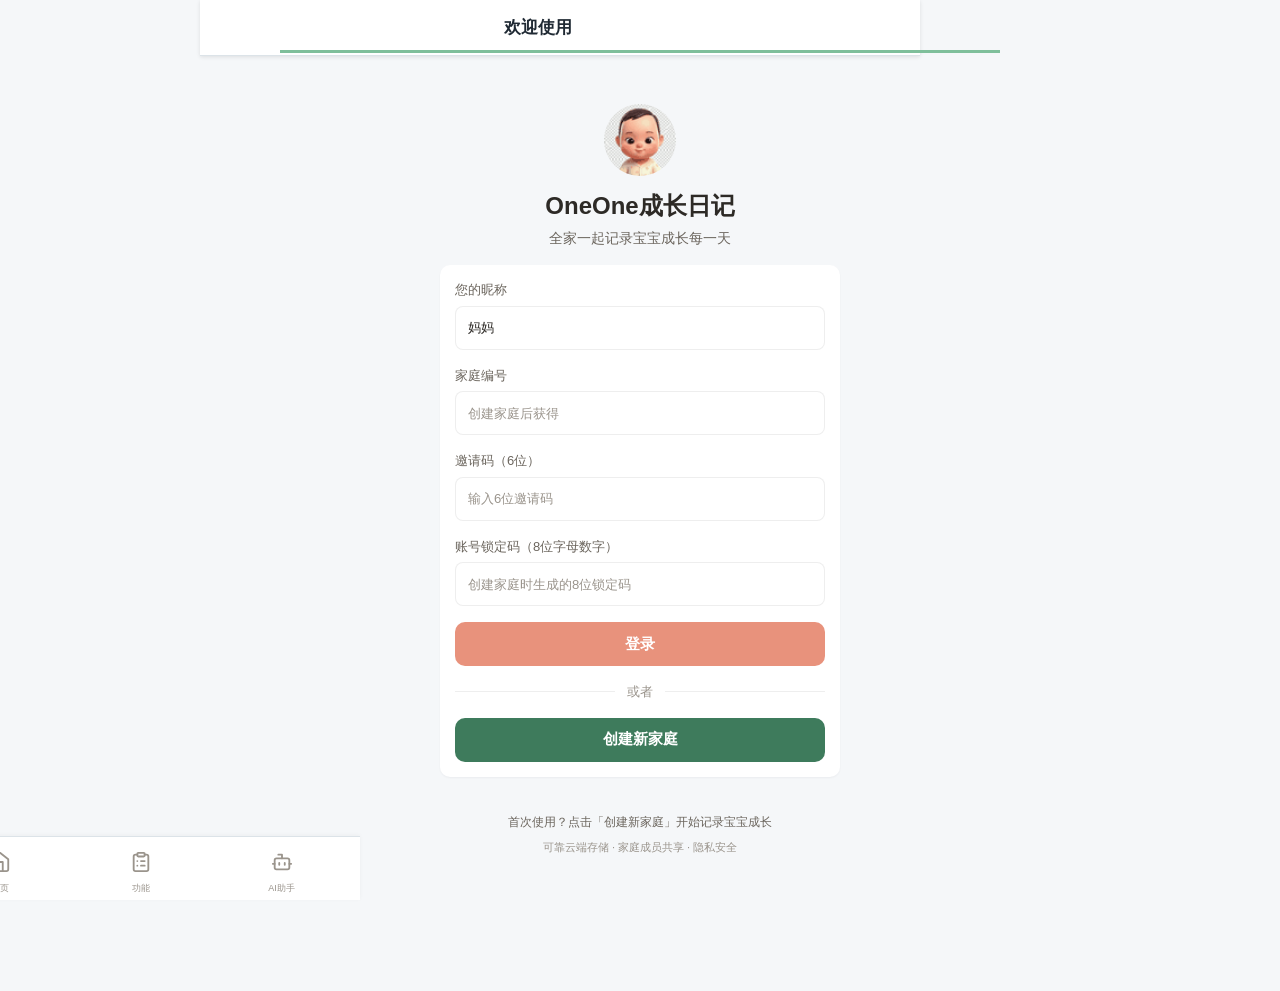
==== commit 7613bc53: "Publish R23 milestone identity and achievement fix" ====
--- a/index.html
+++ b/index.html
@@ -18,12 +18,12 @@
   <link rel="manifest" href="manifest.json">
   <link rel="apple-touch-icon" href="img/icons/apple-touch-icon-180.png" id="app-icon-link">
   <title>OneOne成长日记</title>
-  <script src="js/theme-v3.js?v=r23-milestone-formal-release-20260901-1713"></script>
+  <script src="js/theme-v3.js?v=r23-milestone-achievement-fix-20260901-2301"></script>
   
-    <link rel="stylesheet" href="css/v3-runtime.css?v=r23-milestone-formal-release-20260901-1713">
-<script defer src="js/v3-gesture.js?v=r23-milestone-formal-release-20260901-1713"></script>
-  <script defer src="js/v3-coop.js?v=r23-milestone-formal-release-20260901-1713"></script>
-  <script defer src="js/v3-charts.js?v=r23-milestone-formal-release-20260901-1713"></script>
+    <link rel="stylesheet" href="css/v3-runtime.css?v=r23-milestone-achievement-fix-20260901-2301">
+<script defer src="js/v3-gesture.js?v=r23-milestone-achievement-fix-20260901-2301"></script>
+  <script defer src="js/v3-coop.js?v=r23-milestone-achievement-fix-20260901-2301"></script>
+  <script defer src="js/v3-charts.js?v=r23-milestone-achievement-fix-20260901-2301"></script>
 </head>
 <body>
   <div id="app" class="v3-shell">
@@ -71,48 +71,48 @@
   <!-- v75：移除 cloudbase-sdk.js（396KB，HTTP 模式下全站未调用，已备份至 js/_backup/，
        若真机验证异常可回滚恢复）。首屏 JS 立减约 40%。
        theme-v2.js 已随双通道在 <head> 条件注入（仅 v2 通道加载）。 -->
-  <script src="js/production-runtime-config.js?v=r23-milestone-formal-release-20260901-1713"></script>
-  <script src="js/config.js?v=r23-milestone-formal-release-20260901-1713"></script>
-  <script src="js/v3-contract.js?v=r23-milestone-formal-release-20260901-1713"></script>
-  <script defer src="js/data/vaccine-schedule.js?v=r23-milestone-formal-release-20260901-1713"></script>
-  <script defer src="js/data/growth-standard.js?v=r23-milestone-formal-release-20260901-1713"></script>
-  <script defer src="js/data/region-data.js?v=r23-milestone-formal-release-20260901-1713"></script>
-  <script defer src="js/data/milestone-standard.js?v=r23-milestone-formal-release-20260901-1713"></script>
-  <script defer src="js/data/badges-data.js?v=r23-milestone-formal-release-20260901-1713"></script>
-  <script defer src="js/data/nursing-standard.js?v=r23-milestone-formal-release-20260901-1713"></script>
-  <script defer src="js/data/exercise-plan.js?v=r23-milestone-formal-release-20260901-1713"></script>
-  <script defer src="js/data/food-plan.js?v=r23-milestone-formal-release-20260901-1713"></script>
-  <script defer src="js/data/knowledge-parenting.js?v=r23-milestone-formal-release-20260901-1713"></script>
-  <script defer src="js/utils.js?v=r23-milestone-formal-release-20260901-1713"></script>
-  <script defer src="js/auth.js?v=r23-milestone-formal-release-20260901-1713"></script>
-  <script defer src="js/api.js?v=r23-milestone-formal-release-20260901-1713"></script>
-  <script defer src="js/breast-feeding.js?v=r23-milestone-formal-release-20260901-1713"></script>
-  <script defer src="js/feeding-time-chart.js?v=r23-milestone-formal-release-20260901-1713"></script>
-  <script defer src="js/voice.js?v=r23-milestone-formal-release-20260901-1713"></script>
-  <script defer src="js/pages/dashboard.js?v=r23-milestone-formal-release-20260901-1713"></script>
-  <script defer src="js/pages/quick-record.js?v=r23-milestone-formal-release-20260901-1713"></script>
-  <script defer src="js/pages/analytics-page.js?v=r23-milestone-formal-release-20260901-1713"></script>
-  <script defer src="js/pages/modules-page.js?v=r23-milestone-formal-release-20260901-1713"></script>
-  <script defer src="js/pages/parenting.js?v=r23-milestone-formal-release-20260901-1713"></script>
-  <script defer src="js/pages/milestone-page.js?v=r23-milestone-formal-release-20260901-1713"></script>
-  <script defer src="js/pages/report-page.js?v=r23-milestone-formal-release-20260901-1713"></script>
-  <script defer src="js/pages/growth-curve.js?v=r23-milestone-formal-release-20260901-1713"></script>
-  <script defer src="js/pages/sleep-management.js?v=r23-milestone-formal-release-20260901-1713"></script>
-  <script defer src="js/pages/medical.js?v=r23-milestone-formal-release-20260901-1713"></script>
-  <script defer src="js/pages/footprint.js?v=r23-milestone-formal-release-20260901-1713"></script>
-  <script defer src="js/pages/exercise.js?v=r23-milestone-formal-release-20260901-1713"></script>
-  <script defer src="js/pages/food.js?v=r23-milestone-formal-release-20260901-1713"></script>
-  <script defer src="js/pages/early-edu.js?v=r23-milestone-formal-release-20260901-1713"></script>
-  <script defer src="js/pages/language-development.js?v=r23-milestone-formal-release-20260901-1713"></script>
-  <script defer src="js/pages/social-development.js?v=r23-milestone-formal-release-20260901-1713"></script>
-  <script defer src="js/pages/safety.js?v=r23-milestone-formal-release-20260901-1713"></script>
-  <script defer src="js/pages/parenting-lib.js?v=r23-milestone-formal-release-20260901-1713"></script>
-  <script defer src="js/focus-guide.js?v=r23-milestone-formal-release-20260901-1713"></script>
-  <script defer src="js/pages/profile-page.js?v=r23-milestone-formal-release-20260901-1713"></script>
-  <script defer src="js/pages/screening.js?v=r23-milestone-formal-release-20260901-1713"></script>
-  <script defer src="js/pages.js?v=r23-milestone-formal-release-20260901-1713"></script>
-  <script defer src="js/message-queue.js?v=r23-milestone-formal-release-20260901-1713"></script>
-  <script defer src="js/pages/message-center-page.js?v=r23-milestone-formal-release-20260901-1713"></script>
-  <script defer src="js/app.js?v=r23-milestone-formal-release-20260901-1713"></script>
+  <script src="js/production-runtime-config.js?v=r23-milestone-achievement-fix-20260901-2301"></script>
+  <script src="js/config.js?v=r23-milestone-achievement-fix-20260901-2301"></script>
+  <script src="js/v3-contract.js?v=r23-milestone-achievement-fix-20260901-2301"></script>
+  <script defer src="js/data/vaccine-schedule.js?v=r23-milestone-achievement-fix-20260901-2301"></script>
+  <script defer src="js/data/growth-standard.js?v=r23-milestone-achievement-fix-20260901-2301"></script>
+  <script defer src="js/data/region-data.js?v=r23-milestone-achievement-fix-20260901-2301"></script>
+  <script defer src="js/data/milestone-standard.js?v=r23-milestone-achievement-fix-20260901-2301"></script>
+  <script defer src="js/data/badges-data.js?v=r23-milestone-achievement-fix-20260901-2301"></script>
+  <script defer src="js/data/nursing-standard.js?v=r23-milestone-achievement-fix-20260901-2301"></script>
+  <script defer src="js/data/exercise-plan.js?v=r23-milestone-achievement-fix-20260901-2301"></script>
+  <script defer src="js/data/food-plan.js?v=r23-milestone-achievement-fix-20260901-2301"></script>
+  <script defer src="js/data/knowledge-parenting.js?v=r23-milestone-achievement-fix-20260901-2301"></script>
+  <script defer src="js/utils.js?v=r23-milestone-achievement-fix-20260901-2301"></script>
+  <script defer src="js/auth.js?v=r23-milestone-achievement-fix-20260901-2301"></script>
+  <script defer src="js/api.js?v=r23-milestone-achievement-fix-20260901-2301"></script>
+  <script defer src="js/breast-feeding.js?v=r23-milestone-achievement-fix-20260901-2301"></script>
+  <script defer src="js/feeding-time-chart.js?v=r23-milestone-achievement-fix-20260901-2301"></script>
+  <script defer src="js/voice.js?v=r23-milestone-achievement-fix-20260901-2301"></script>
+  <script defer src="js/pages/dashboard.js?v=r23-milestone-achievement-fix-20260901-2301"></script>
+  <script defer src="js/pages/quick-record.js?v=r23-milestone-achievement-fix-20260901-2301"></script>
+  <script defer src="js/pages/analytics-page.js?v=r23-milestone-achievement-fix-20260901-2301"></script>
+  <script defer src="js/pages/modules-page.js?v=r23-milestone-achievement-fix-20260901-2301"></script>
+  <script defer src="js/pages/parenting.js?v=r23-milestone-achievement-fix-20260901-2301"></script>
+  <script defer src="js/pages/milestone-page.js?v=r23-milestone-achievement-fix-20260901-2301"></script>
+  <script defer src="js/pages/report-page.js?v=r23-milestone-achievement-fix-20260901-2301"></script>
+  <script defer src="js/pages/growth-curve.js?v=r23-milestone-achievement-fix-20260901-2301"></script>
+  <script defer src="js/pages/sleep-management.js?v=r23-milestone-achievement-fix-20260901-2301"></script>
+  <script defer src="js/pages/medical.js?v=r23-milestone-achievement-fix-20260901-2301"></script>
+  <script defer src="js/pages/footprint.js?v=r23-milestone-achievement-fix-20260901-2301"></script>
+  <script defer src="js/pages/exercise.js?v=r23-milestone-achievement-fix-20260901-2301"></script>
+  <script defer src="js/pages/food.js?v=r23-milestone-achievement-fix-20260901-2301"></script>
+  <script defer src="js/pages/early-edu.js?v=r23-milestone-achievement-fix-20260901-2301"></script>
+  <script defer src="js/pages/language-development.js?v=r23-milestone-achievement-fix-20260901-2301"></script>
+  <script defer src="js/pages/social-development.js?v=r23-milestone-achievement-fix-20260901-2301"></script>
+  <script defer src="js/pages/safety.js?v=r23-milestone-achievement-fix-20260901-2301"></script>
+  <script defer src="js/pages/parenting-lib.js?v=r23-milestone-achievement-fix-20260901-2301"></script>
+  <script defer src="js/focus-guide.js?v=r23-milestone-achievement-fix-20260901-2301"></script>
+  <script defer src="js/pages/profile-page.js?v=r23-milestone-achievement-fix-20260901-2301"></script>
+  <script defer src="js/pages/screening.js?v=r23-milestone-achievement-fix-20260901-2301"></script>
+  <script defer src="js/pages.js?v=r23-milestone-achievement-fix-20260901-2301"></script>
+  <script defer src="js/message-queue.js?v=r23-milestone-achievement-fix-20260901-2301"></script>
+  <script defer src="js/pages/message-center-page.js?v=r23-milestone-achievement-fix-20260901-2301"></script>
+  <script defer src="js/app.js?v=r23-milestone-achievement-fix-20260901-2301"></script>
 </body>
 </html>
